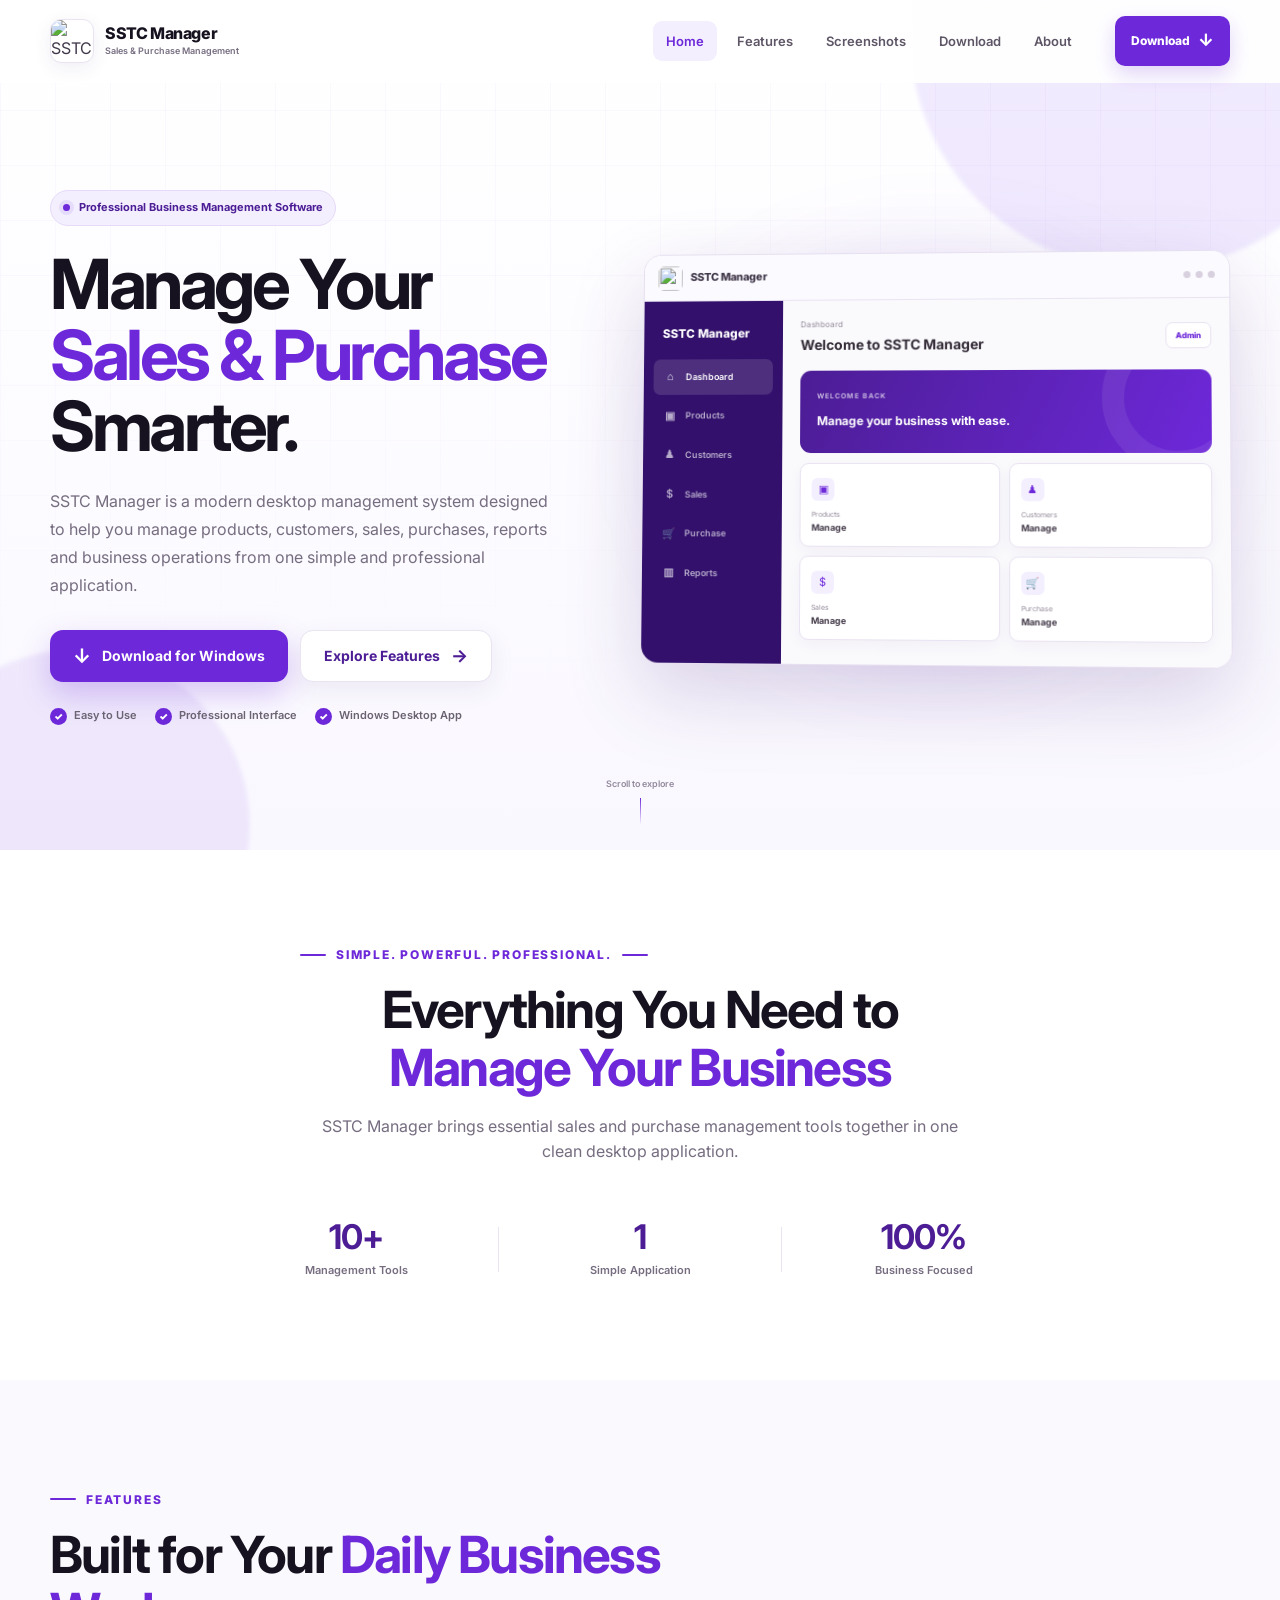
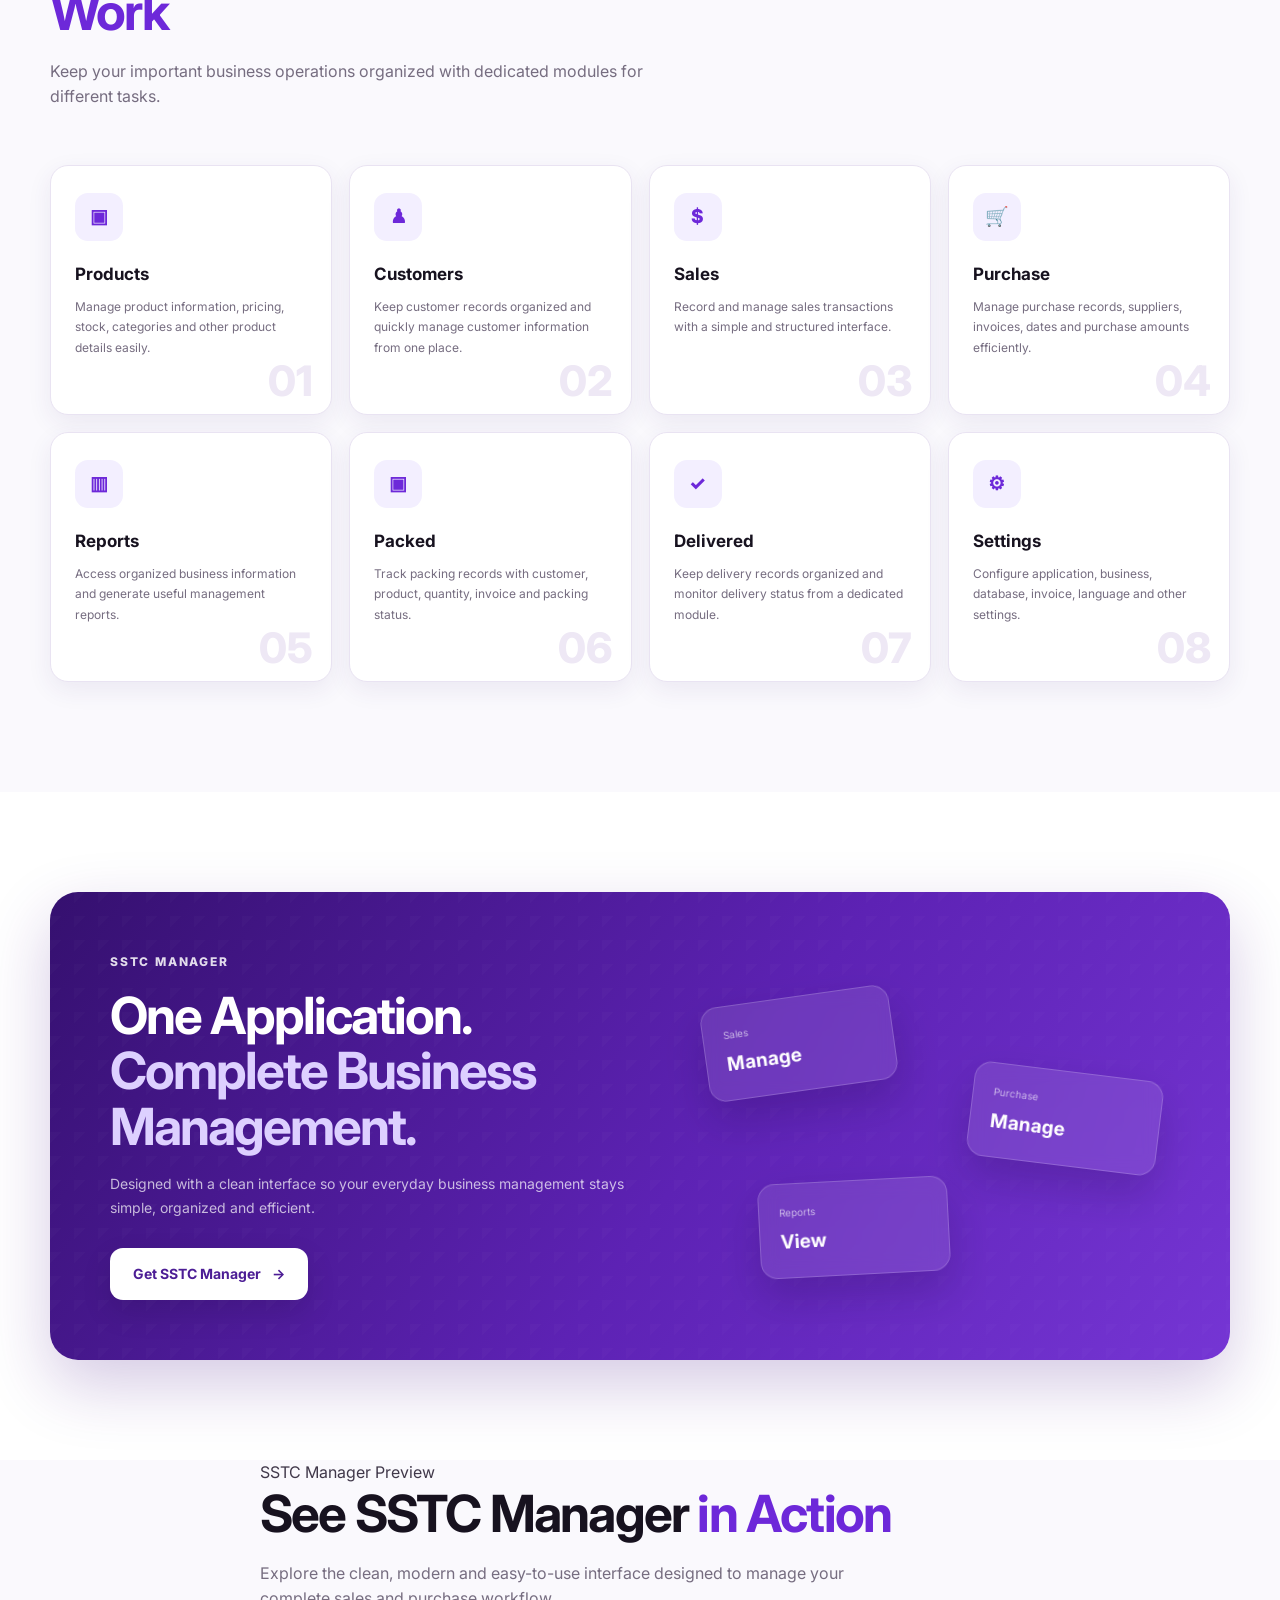
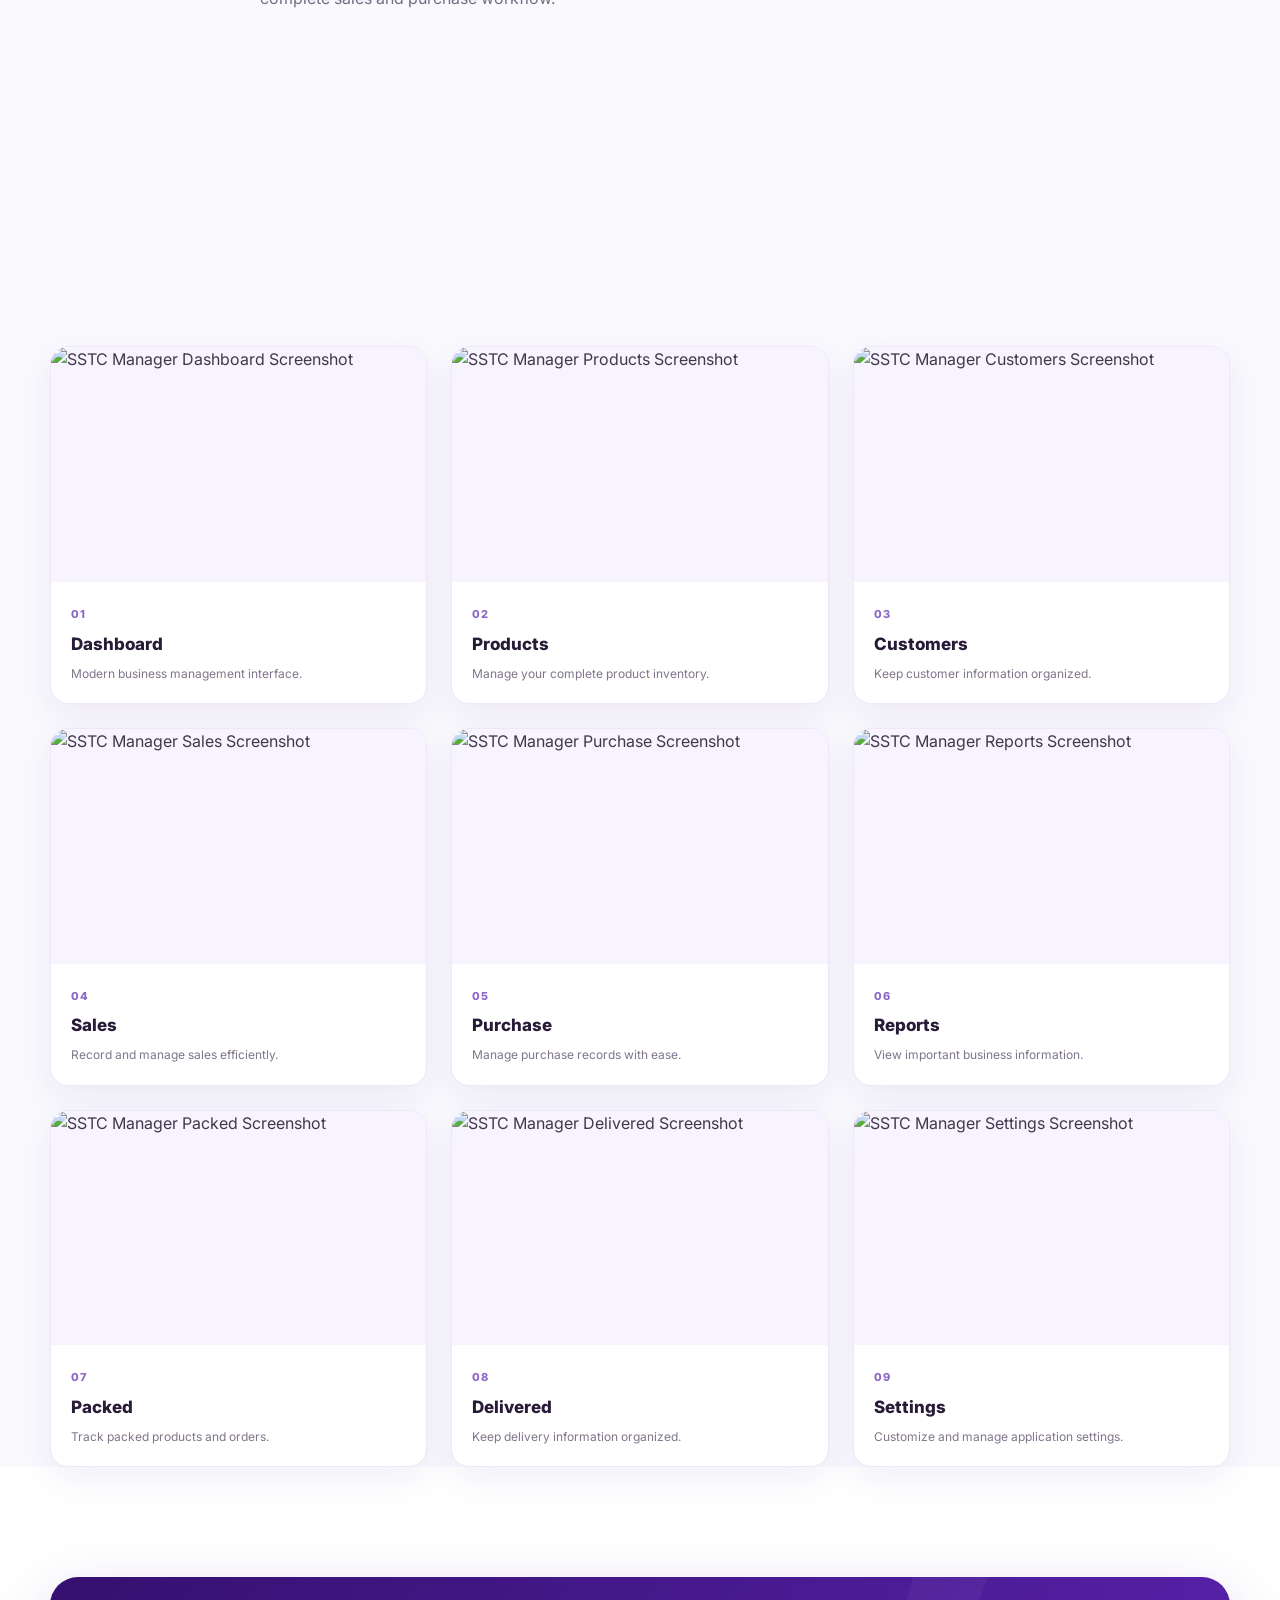
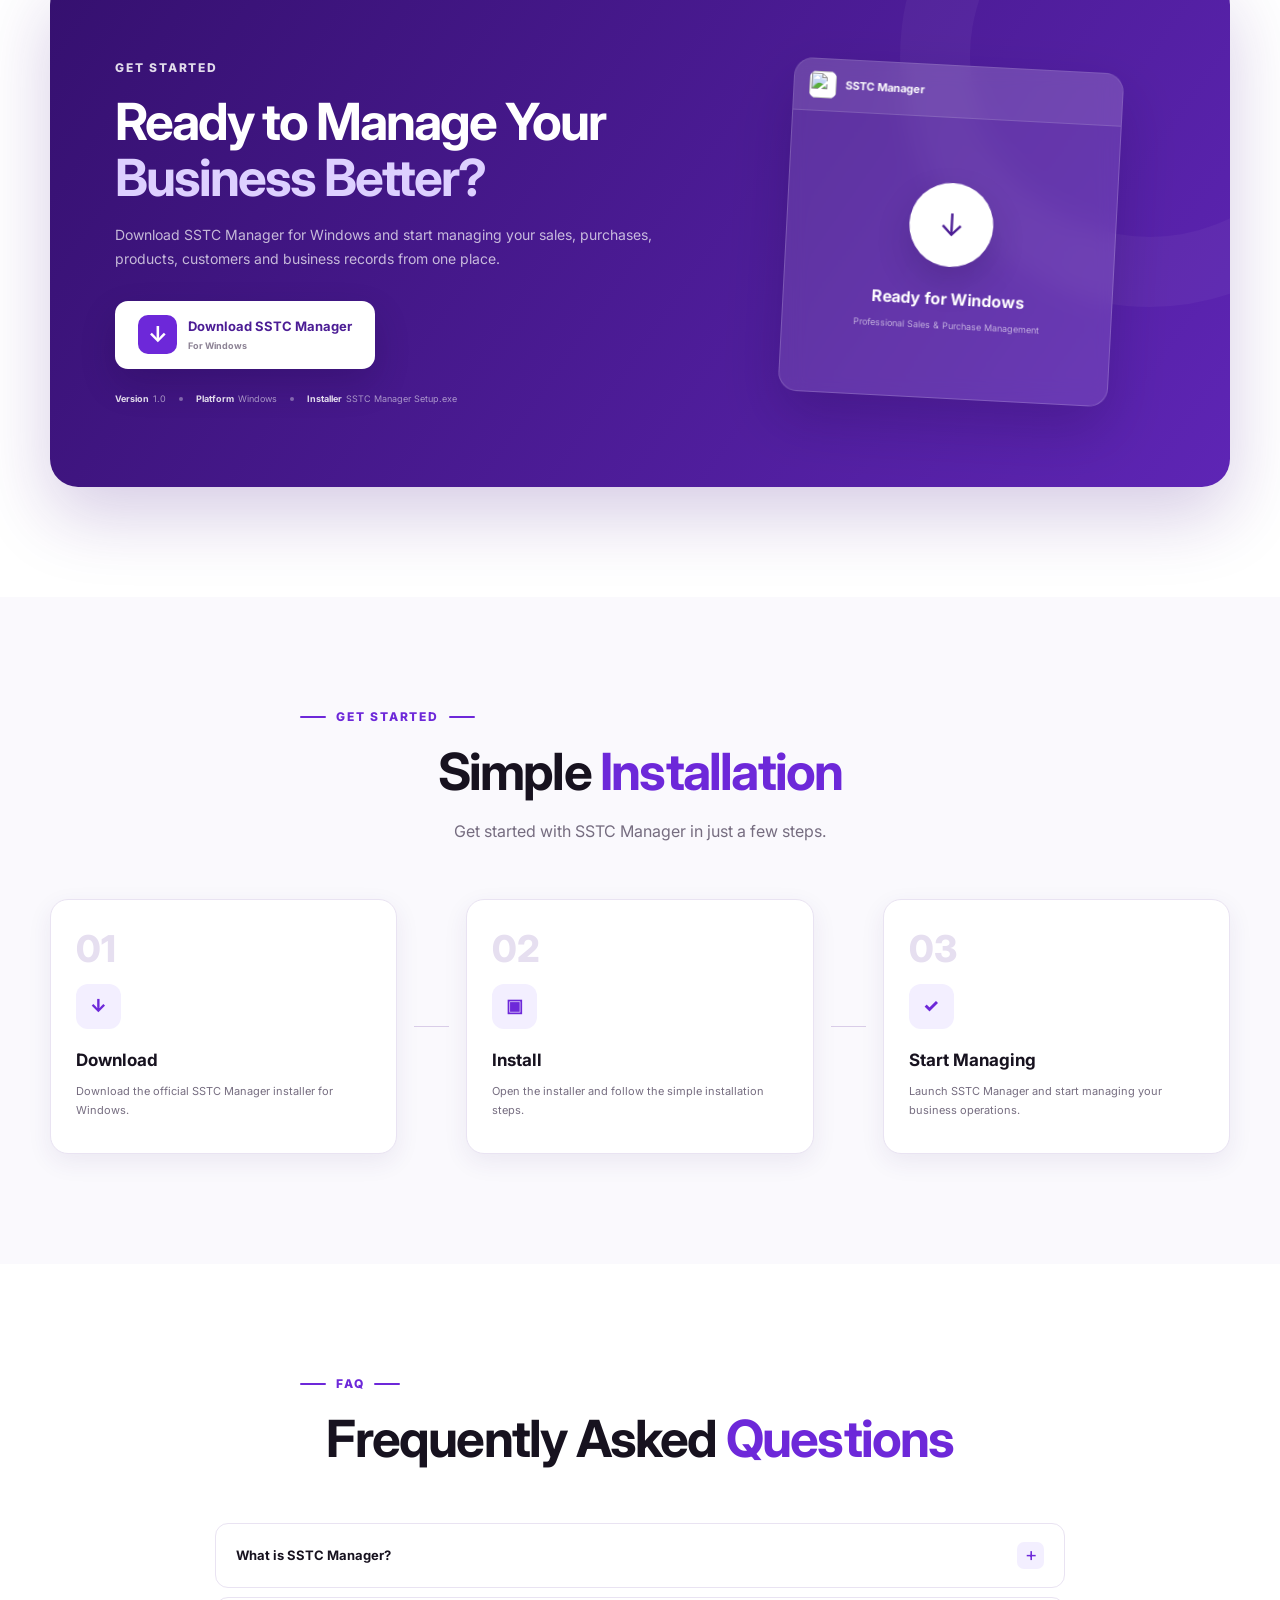
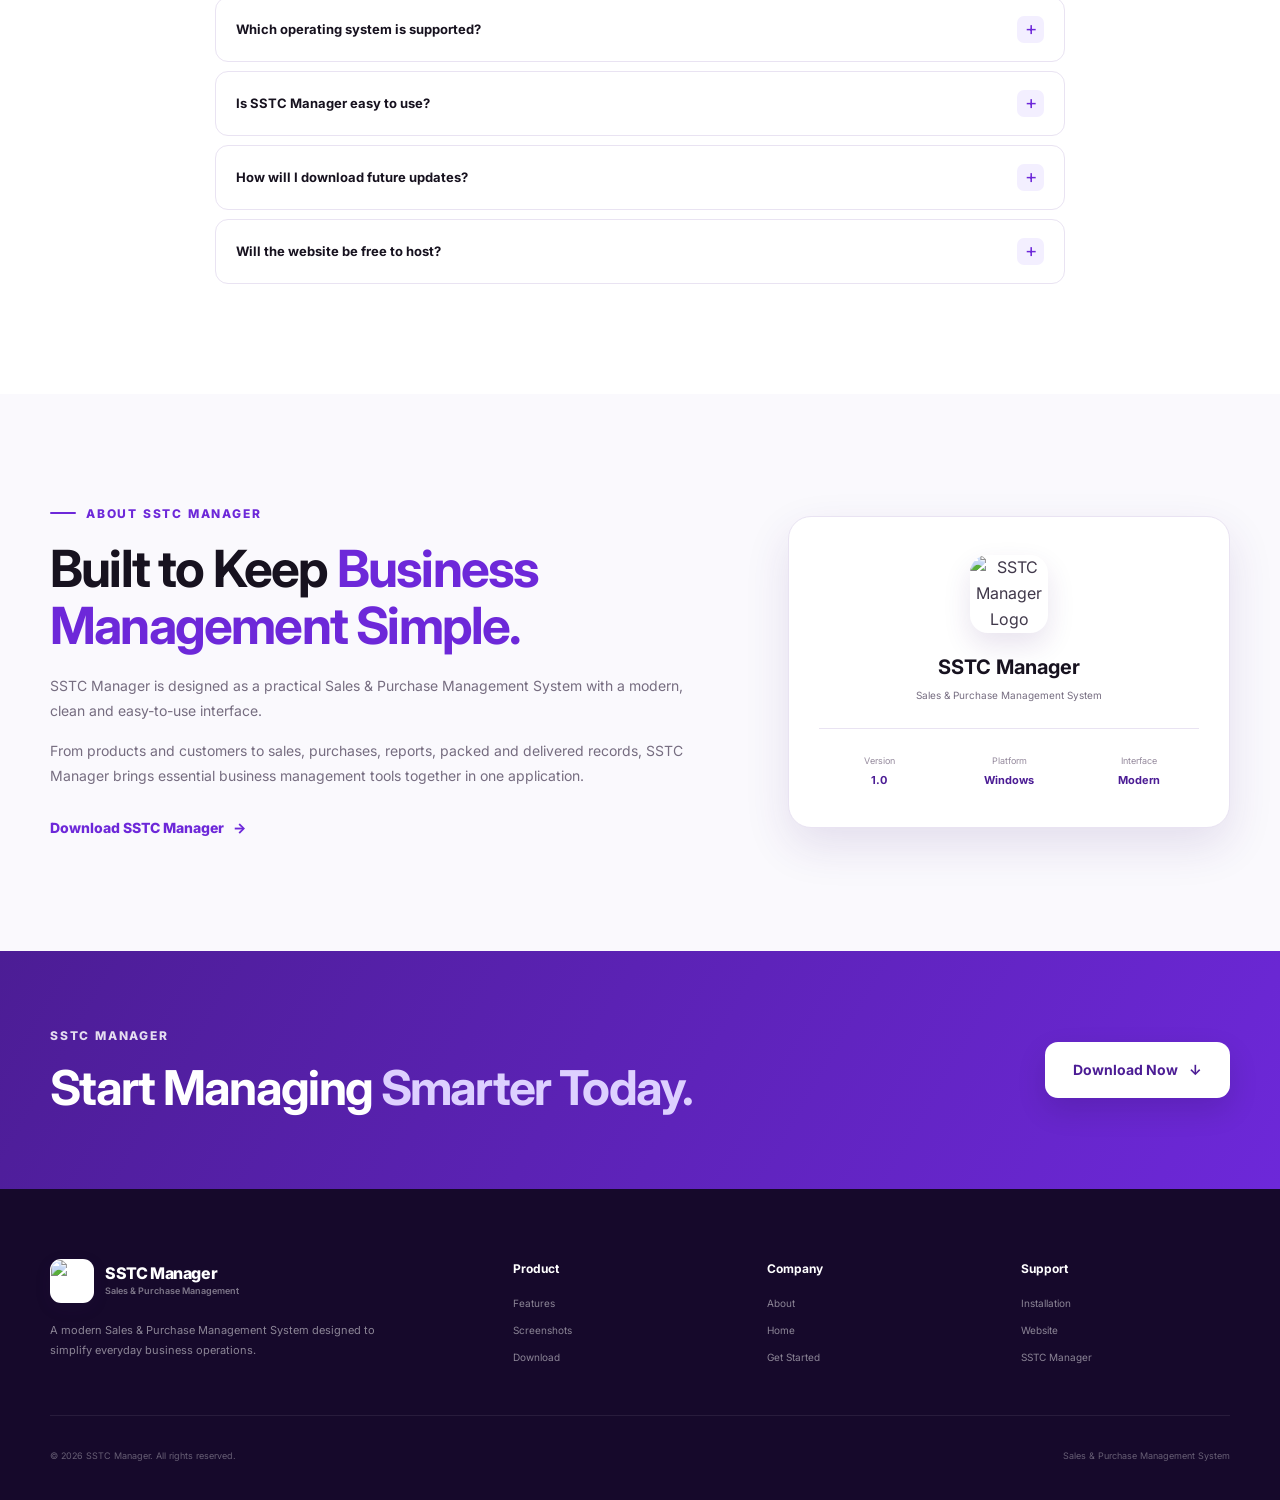
==== index.html @ c10f473a "Update index.html" ====
<!DOCTYPE html>
<html lang="en">
<head>
    <meta charset="UTF-8">
    <meta name="viewport" content="width=device-width, initial-scale=1.0">

    <meta
        name="description"
        content="SSTC Manager - Professional Sales & Purchase Management System for Windows."
    >

    <meta
        name="keywords"
        content="SSTC Manager, sales management, purchase management, inventory, business management"
    >

    <meta name="author" content="SSTC Manager">

    <title>SSTC Manager | Sales & Purchase Management System</title>

    <!-- =====================================================
         GOOGLE FONT
    ====================================================== -->
    <link rel="preconnect" href="https://fonts.googleapis.com">
    <link rel="preconnect" href="https://fonts.gstatic.com" crossorigin>

    <link
        href="https://fonts.googleapis.com/css2?family=Inter:wght@400;500;600;700;800&display=swap"
        rel="stylesheet"
    >

    <!-- =====================================================
         MAIN WEBSITE CSS
    ====================================================== -->
    <link rel="stylesheet" href="style.css">
</head>

<body>

    <!-- =====================================================
         PAGE LOADER
    ====================================================== -->
    <div class="page-loader" id="pageLoader">

        <div class="loader-logo">
            <img
                src="assets/logo.png"
                alt="SSTC Manager Logo"
            >
        </div>

        <div class="loader-spinner"></div>

    </div>


    <!-- =====================================================
         HEADER / NAVBAR
    ====================================================== -->
    <header class="site-header" id="siteHeader">

        <div class="container navbar">

            <!-- Logo -->
            <a href="#home" class="brand">

                <div class="brand-logo">
                    <img
                        src="assets/logo.png"
                        alt="SSTC Manager"
                    >
                </div>

                <div class="brand-text">

                    <span class="brand-name">
                        SSTC Manager
                    </span>

                    <span class="brand-tagline">
                        Sales & Purchase Management
                    </span>

                </div>

            </a>


            <!-- Desktop Navigation -->
            <nav
                class="desktop-nav"
                aria-label="Main Navigation"
            >

                <a
                    href="#home"
                    class="nav-link active"
                >
                    Home
                </a>

                <a
                    href="#features"
                    class="nav-link"
                >
                    Features
                </a>

                <a
                    href="#screenshots"
                    class="nav-link"
                >
                    Screenshots
                </a>

                <a
                    href="#download"
                    class="nav-link"
                >
                    Download
                </a>

                <a
                    href="#about"
                    class="nav-link"
                >
                    About
                </a>

            </nav>


            <!-- Header Download -->
            <a
                href="#download"
                class="nav-download"
            >

                <span>
                    Download
                </span>

                <span class="download-arrow">
                    ↓
                </span>

            </a>


            <!-- Mobile Menu Button -->
            <button
                class="mobile-menu-btn"
                id="mobileMenuBtn"
                type="button"
                aria-label="Open menu"
                aria-expanded="false"
            >

                <span></span>
                <span></span>
                <span></span>

            </button>

        </div>


        <!-- Mobile Navigation -->
        <div
            class="mobile-nav"
            id="mobileNav"
        >

            <a
                href="#home"
                class="mobile-nav-link"
            >
                Home
            </a>

            <a
                href="#features"
                class="mobile-nav-link"
            >
                Features
            </a>

            <a
                href="#screenshots"
                class="mobile-nav-link"
            >
                Screenshots
            </a>

            <a
                href="#download"
                class="mobile-nav-link"
            >
                Download
            </a>

            <a
                href="#about"
                class="mobile-nav-link"
            >
                About
            </a>

            <a
                href="#download"
                class="mobile-download"
            >
                Download for Windows
            </a>

        </div>

    </header>


    <!-- =====================================================
         MAIN
    ====================================================== -->
    <main>


        <!-- =================================================
             HERO SECTION
        ================================================== -->
        <section
            class="hero"
            id="home"
        >

            <div class="hero-background">

                <div class="hero-glow glow-one"></div>

                <div class="hero-glow glow-two"></div>

                <div class="hero-grid"></div>

            </div>


            <div class="container hero-container">

                <!-- Hero Text -->
                <div class="hero-content">

                    <div class="hero-badge">

                        <span class="badge-dot"></span>

                        Professional Business Management Software

                    </div>


                    <h1>

                        Manage Your

                        <span>
                            Sales & Purchase
                        </span>

                        Smarter.

                    </h1>


                    <p class="hero-description">

                        SSTC Manager is a modern desktop management system
                        designed to help you manage products, customers,
                        sales, purchases, reports and business operations
                        from one simple and professional application.

                    </p>


                    <div class="hero-buttons">

                        <a
                            href="#download"
                            class="btn btn-primary"
                        >

                            <span class="btn-icon">
                                ↓
                            </span>

                            Download for Windows

                        </a>


                        <a
                            href="#features"
                            class="btn btn-secondary"
                        >

                            Explore Features

                            <span class="btn-arrow">
                                →
                            </span>

                        </a>

                    </div>


                    <!-- Trust Info -->
                    <div class="hero-trust">

                        <div class="trust-item">

                            <span class="trust-icon">
                                ✓
                            </span>

                            Easy to Use

                        </div>


                        <div class="trust-item">

                            <span class="trust-icon">
                                ✓
                            </span>

                            Professional Interface

                        </div>


                        <div class="trust-item">

                            <span class="trust-icon">
                                ✓
                            </span>

                            Windows Desktop App

                        </div>

                    </div>

                </div>


                <!-- Hero App Preview -->
                <div class="hero-preview">

                    <div class="preview-glow"></div>


                    <div class="app-window">

                        <div class="window-topbar">

                            <div class="window-brand">

                                <div class="window-logo">

                                    <img
                                        src="assets/logo.png"
                                        alt=""
                                    >

                                </div>

                                <span>
                                    SSTC Manager
                                </span>

                            </div>


                            <div class="window-controls">

                                <span></span>
                                <span></span>
                                <span></span>

                            </div>

                        </div>


                        <div class="window-body">

                            <aside class="preview-sidebar">

                                <div class="preview-sidebar-title">
                                    SSTC Manager
                                </div>


                                <div class="preview-menu active">

                                    <span>
                                        ⌂
                                    </span>

                                    Dashboard

                                </div>


                                <div class="preview-menu">

                                    <span>
                                        ▣
                                    </span>

                                    Products

                                </div>


                                <div class="preview-menu">

                                    <span>
                                        ♟
                                    </span>

                                    Customers

                                </div>


                                <div class="preview-menu">

                                    <span>
                                        $
                                    </span>

                                    Sales

                                </div>


                                <div class="preview-menu">

                                    <span>
                                        🛒
                                    </span>

                                    Purchase

                                </div>


                                <div class="preview-menu">

                                    <span>
                                        ▥
                                    </span>

                                    Reports

                                </div>

                            </aside>


                            <div class="preview-dashboard">

                                <div class="preview-header">

                                    <div>

                                        <small>
                                            Dashboard
                                        </small>

                                        <h3>
                                            Welcome to SSTC Manager
                                        </h3>

                                    </div>


                                    <div class="preview-admin">
                                        Admin
                                    </div>

                                </div>


                                <div class="preview-welcome">

                                    <div>

                                        <small>
                                            WELCOME BACK
                                        </small>

                                        <strong>
                                            Manage your business with ease.
                                        </strong>

                                    </div>


                                    <div class="welcome-shape"></div>

                                </div>


                                <div class="preview-cards">

                                    <div class="mini-card">

                                        <span class="mini-icon">
                                            ▣
                                        </span>

                                        <small>
                                            Products
                                        </small>

                                        <strong>
                                            Manage
                                        </strong>

                                    </div>


                                    <div class="mini-card">

                                        <span class="mini-icon">
                                            ♟
                                        </span>

                                        <small>
                                            Customers
                                        </small>

                                        <strong>
                                            Manage
                                        </strong>

                                    </div>


                                    <div class="mini-card">

                                        <span class="mini-icon">
                                            $
                                        </span>

                                        <small>
                                            Sales
                                        </small>

                                        <strong>
                                            Manage
                                        </strong>

                                    </div>


                                    <div class="mini-card">

                                        <span class="mini-icon">
                                            🛒
                                        </span>

                                        <small>
                                            Purchase
                                        </small>

                                        <strong>
                                            Manage
                                        </strong>

                                    </div>

                                </div>

                            </div>

                        </div>

                    </div>

                </div>

            </div>


            <div class="scroll-indicator">

                <span>
                    Scroll to explore
                </span>

                <span class="scroll-line"></span>

            </div>

        </section>


        <!-- =================================================
             QUICK INTRO
        ================================================== -->
        <section class="intro-section">

            <div class="container">

                <div class="section-heading center">

                    <div class="section-label">

                        <span></span>

                        SIMPLE. POWERFUL. PROFESSIONAL.

                        <span></span>

                    </div>


                    <h2>

                        Everything You Need to

                        <span>
                            Manage Your Business
                        </span>

                    </h2>


                    <p>

                        SSTC Manager brings essential sales and purchase
                        management tools together in one clean desktop
                        application.

                    </p>

                </div>


                <div class="stats-row">

                    <div class="stat-item">

                        <strong>
                            10+
                        </strong>

                        <span>
                            Management Tools
                        </span>

                    </div>


                    <div class="stat-divider"></div>


                    <div class="stat-item">

                        <strong>
                            1
                        </strong>

                        <span>
                            Simple Application
                        </span>

                    </div>


                    <div class="stat-divider"></div>


                    <div class="stat-item">

                        <strong>
                            100%
                        </strong>

                        <span>
                            Business Focused
                        </span>

                    </div>

                </div>

            </div>

        </section>


        <!-- =================================================
             FEATURES
        ================================================== -->
        <section
            class="features-section section-padding"
            id="features"
        >

            <div class="container">

                <div class="section-heading">

                    <div class="section-label">

                        <span></span>

                        FEATURES

                    </div>


                    <h2>

                        Built for Your

                        <span>
                            Daily Business Work
                        </span>

                    </h2>


                    <p>

                        Keep your important business operations organized
                        with dedicated modules for different tasks.

                    </p>

                </div>


                <div class="features-grid">


                    <!-- Products -->
                    <article class="feature-card">

                        <div class="feature-icon">
                            ▣
                        </div>

                        <h3>
                            Products
                        </h3>

                        <p>

                            Manage product information, pricing, stock,
                            categories and other product details easily.

                        </p>

                        <span class="feature-number">
                            01
                        </span>

                    </article>


                    <!-- Customers -->
                    <article class="feature-card">

                        <div class="feature-icon">
                            ♟
                        </div>

                        <h3>
                            Customers
                        </h3>

                        <p>

                            Keep customer records organized and quickly
                            manage customer information from one place.

                        </p>

                        <span class="feature-number">
                            02
                        </span>

                    </article>


                    <!-- Sales -->
                    <article class="feature-card">

                        <div class="feature-icon">
                            $
                        </div>

                        <h3>
                            Sales
                        </h3>

                        <p>

                            Record and manage sales transactions with a
                            simple and structured interface.

                        </p>

                        <span class="feature-number">
                            03
                        </span>

                    </article>


                    <!-- Purchase -->
                    <article class="feature-card">

                        <div class="feature-icon">
                            🛒
                        </div>

                        <h3>
                            Purchase
                        </h3>

                        <p>

                            Manage purchase records, suppliers, invoices,
                            dates and purchase amounts efficiently.

                        </p>

                        <span class="feature-number">
                            04
                        </span>

                    </article>


                    <!-- Reports -->
                    <article class="feature-card">

                        <div class="feature-icon">
                            ▥
                        </div>

                        <h3>
                            Reports
                        </h3>

                        <p>

                            Access organized business information and
                            generate useful management reports.

                        </p>

                        <span class="feature-number">
                            05
                        </span>

                    </article>


                    <!-- Packed -->
                    <article class="feature-card">

                        <div class="feature-icon">
                            ▣
                        </div>

                        <h3>
                            Packed
                        </h3>

                        <p>

                            Track packing records with customer, product,
                            quantity, invoice and packing status.

                        </p>

                        <span class="feature-number">
                            06
                        </span>

                    </article>


                    <!-- Delivered -->
                    <article class="feature-card">

                        <div class="feature-icon">
                            ✓
                        </div>

                        <h3>
                            Delivered
                        </h3>

                        <p>

                            Keep delivery records organized and monitor
                            delivery status from a dedicated module.

                        </p>

                        <span class="feature-number">
                            07
                        </span>

                    </article>


                    <!-- Settings -->
                    <article class="feature-card">

                        <div class="feature-icon">
                            ⚙
                        </div>

                        <h3>
                            Settings
                        </h3>

                        <p>

                            Configure application, business, database,
                            invoice, language and other settings.

                        </p>

                        <span class="feature-number">
                            08
                        </span>

                    </article>

                </div>

            </div>

        </section>


        <!-- =================================================
             MANAGEMENT BANNER
        ================================================== -->
        <section class="management-section">

            <div class="container">

                <div class="management-banner">

                    <div class="management-pattern"></div>


                    <div class="management-content">

                        <div class="section-label light">
                            SSTC MANAGER
                        </div>


                        <h2>

                            One Application.

                            <br>

                            <span>
                                Complete Business Management.
                            </span>

                        </h2>


                        <p>

                            Designed with a clean interface so your
                            everyday business management stays simple,
                            organized and efficient.

                        </p>


                        <a
                            href="#download"
                            class="btn btn-white"
                        >

                            Get SSTC Manager

                            <span>
                                →
                            </span>

                        </a>

                    </div>


                    <div class="management-visual">

                        <div class="visual-card card-one">

                            <span>
                                Sales
                            </span>

                            <strong>
                                Manage
                            </strong>

                        </div>


                        <div class="visual-card card-two">

                            <span>
                                Purchase
                            </span>

                            <strong>
                                Manage
                            </strong>

                        </div>


                        <div class="visual-card card-three">

                            <span>
                                Reports
                            </span>

                            <strong>
                                View
                            </strong>

                        </div>

                    </div>

                </div>

            </div>

        </section>


        <!-- =========================================================
             SCREENSHOTS
        ========================================================= -->
        <section
            class="section screenshots-section"
            id="screenshots"
        >

            <div class="container">

                <div class="section-heading">

                    <span class="section-badge">
                        SSTC Manager Preview
                    </span>


                    <h2>

                        See SSTC Manager

                        <span>
                            in Action
                        </span>

                    </h2>


                    <p>

                        Explore the clean, modern and easy-to-use interface
                        designed to manage your complete sales and purchase workflow.

                    </p>

                </div>


                <!-- =================================================
                     MAIN DASHBOARD SCREENSHOT
                ================================================== -->
                <div class="main-screenshot-card">

                    <div class="main-screenshot-image-wrap">

                        <img
                            class="main-screenshot-image"
                            src="assets/dashboard.png"
                            alt="SSTC Manager Dashboard"
                            loading="lazy"
                        >

                    </div>


                    <div class="main-screenshot-content">

                        <span>
                            MAIN DASHBOARD
                        </span>


                        <h3>
                            Complete Business Management Dashboard
                        </h3>


                        <p>

                            Get a clear overview of your business with quick access
                            to Products, Customers, Sales, Purchase, Reports,
                            Packed, Delivered and Settings.

                        </p>

                    </div>

                </div>


                <!-- =================================================
                     APPLICATION SCREENSHOT GALLERY
                ================================================== -->
                <div class="screenshots-gallery">


                    <!-- Screenshot 1 -->
                    <div class="gallery-card">

                        <div class="gallery-image-wrap">

                            <img
                                class="gallery-image"
                                src="assets/Screenshot 2026-09-08 202828.png"
                                alt="SSTC Manager Dashboard Screenshot"
                                loading="lazy"
                            >

                        </div>


                        <div class="gallery-info">

                            <span>
                                01
                            </span>

                            <h3>
                                Dashboard
                            </h3>

                            <p>
                                Modern business management interface.
                            </p>

                        </div>

                    </div>


                    <!-- Screenshot 2 -->
                    <div class="gallery-card">

                        <div class="gallery-image-wrap">

                            <img
                                class="gallery-image"
                                src="assets/Screenshot 2026-09-08 202958.png"
                                alt="SSTC Manager Products Screenshot"
                                loading="lazy"
                            >

                        </div>


                        <div class="gallery-info">

                            <span>
                                02
                            </span>

                            <h3>
                                Products
                            </h3>

                            <p>
                                Manage your complete product inventory.
                            </p>

                        </div>

                    </div>


                    <!-- Screenshot 3 -->
                    <div class="gallery-card">

                        <div class="gallery-image-wrap">

                            <img
                                class="gallery-image"
                                src="assets/Screenshot 2026-09-08 203030.png"
                                alt="SSTC Manager Customers Screenshot"
                                loading="lazy"
                            >

                        </div>


                        <div class="gallery-info">

                            <span>
                                03
                            </span>

                            <h3>
                                Customers
                            </h3>

                            <p>
                                Keep customer information organized.
                            </p>

                        </div>

                    </div>


                    <!-- Screenshot 4 -->
                    <div class="gallery-card">

                        <div class="gallery-image-wrap">

                            <img
                                class="gallery-image"
                                src="assets/Screenshot 2026-09-08 203100.png"
                                alt="SSTC Manager Sales Screenshot"
                                loading="lazy"
                            >

                        </div>


                        <div class="gallery-info">

                            <span>
                                04
                            </span>

                            <h3>
                                Sales
                            </h3>

                            <p>
                                Record and manage sales efficiently.
                            </p>

                        </div>

                    </div>


                    <!-- Screenshot 5 -->
                    <div class="gallery-card">

                        <div class="gallery-image-wrap">

                            <img
                                class="gallery-image"
                                src="assets/Screenshot 2026-09-08 203206.png"
                                alt="SSTC Manager Purchase Screenshot"
                                loading="lazy"
                            >

                        </div>


                        <div class="gallery-info">

                            <span>
                                05
                            </span>

                            <h3>
                                Purchase
                            </h3>

                            <p>
                                Manage purchase records with ease.
                            </p>

                        </div>

                    </div>


                    <!-- Screenshot 6 -->
                    <div class="gallery-card">

                        <div class="gallery-image-wrap">

                            <img
                                class="gallery-image"
                                src="assets/Screenshot 2026-09-08 203228.png"
                                alt="SSTC Manager Reports Screenshot"
                                loading="lazy"
                            >

                        </div>


                        <div class="gallery-info">

                            <span>
                                06
                            </span>

                            <h3>
                                Reports
                            </h3>

                            <p>
                                View important business information.
                            </p>

                        </div>

                    </div>


                    <!-- Screenshot 7 -->
                    <div class="gallery-card">

                        <div class="gallery-image-wrap">

                            <img
                                class="gallery-image"
                                src="assets/Screenshot 2026-09-08 203258.png"
                                alt="SSTC Manager Packed Screenshot"
                                loading="lazy"
                            >

                        </div>


                        <div class="gallery-info">

                            <span>
                                07
                            </span>

                            <h3>
                                Packed
                            </h3>

                            <p>
                                Track packed products and orders.
                            </p>

                        </div>

                    </div>


                    <!-- Screenshot 8 -->
                    <div class="gallery-card">

                        <div class="gallery-image-wrap">

                            <img
                                class="gallery-image"
                                src="assets/Screenshot 2026-09-08 203318.png"
                                alt="SSTC Manager Delivered Screenshot"
                                loading="lazy"
                            >

                        </div>


                        <div class="gallery-info">

                            <span>
                                08
                            </span>

                            <h3>
                                Delivered
                            </h3>

                            <p>
                                Keep delivery information organized.
                            </p>

                        </div>

                    </div>


                    <!-- Screenshot 9 -->
                    <div class="gallery-card">

                        <div class="gallery-image-wrap">

                            <img
                                class="gallery-image"
                                src="assets/Screenshot 2026-09-08 203340.png"
                                alt="SSTC Manager Settings Screenshot"
                                loading="lazy"
                            >

                        </div>


                        <div class="gallery-info">

                            <span>
                                09
                            </span>

                            <h3>
                                Settings
                            </h3>

                            <p>
                                Customize and manage application settings.
                            </p>

                        </div>

                    </div>

                </div>

            </div>

        </section>


        <!-- =================================================
             DOWNLOAD
        ================================================== -->
        <section
            class="download-section section-padding"
            id="download"
        >

            <div class="container">

                <div class="download-card">

                    <div class="download-glow"></div>


                    <div class="download-content">

                        <div class="section-label light">
                            GET STARTED
                        </div>


                        <h2>

                            Ready to Manage Your

                            <span>
                                Business Better?
                            </span>

                        </h2>


                        <p>

                            Download SSTC Manager for Windows and start
                            managing your sales, purchases, products,
                            customers and business records from one place.

                        </p>


                        <div class="download-button-wrapper">

                            <!--
                                DOWNLOAD LINK PLACEHOLDER

                                This will be connected to the official
                                GitHub Release installer later.
                            -->

                           <a href="SSTC%20Manager%20Setup.exe" class="btn btn-download" id="downloadBtn" download>

                                <span class="download-big-icon">
                                    ↓
                                </span>


                                <span class="download-btn-text">

                                    <strong>
                                        Download SSTC Manager
                                    </strong>

                                    <small>
                                        For Windows
                                    </small>

                                </span>

                            </a>

                        </div>


                        <div class="download-meta">

                            <span>

                                <b>
                                    Version
                                </b>

                                1.0

                            </span>


                            <span class="meta-separator"></span>


                            <span>

                                <b>
                                    Platform
                                </b>

                                Windows

                            </span>


                            <span class="meta-separator"></span>


                            <span>

                                <b>
                                    Installer
                                </b>

                                SSTC Manager Setup.exe

                            </span>

                        </div>

                    </div>


                    <div class="download-visual">

                        <div class="download-window">

                            <div class="download-window-header">

                                <div class="download-window-logo">

                                    <img
                                        src="assets/logo.png"
                                        alt=""
                                    >

                                </div>

                                <span>
                                    SSTC Manager
                                </span>

                            </div>


                            <div class="download-window-body">

                                <div class="download-circle">

                                    <span>
                                        ↓
                                    </span>

                                </div>


                                <strong>
                                    Ready for Windows
                                </strong>


                                <small>

                                    Professional Sales & Purchase
                                    Management

                                </small>

                            </div>

                        </div>

                    </div>

                </div>

            </div>

        </section>


        <!-- =================================================
             INSTALLATION
        ================================================== -->
        <section class="installation-section section-padding">

            <div class="container">

                <div class="section-heading center">

                    <div class="section-label">

                        <span></span>

                        GET STARTED

                        <span></span>

                    </div>


                    <h2>

                        Simple

                        <span>
                            Installation
                        </span>

                    </h2>


                    <p>

                        Get started with SSTC Manager in just a few steps.

                    </p>

                </div>


                <div class="steps-grid">


                    <!-- Step 1 -->
                    <div class="step-card">

                        <div class="step-number">
                            01
                        </div>


                        <div class="step-icon">
                            ↓
                        </div>


                        <h3>
                            Download
                        </h3>


                        <p>

                            Download the official SSTC Manager installer
                            for Windows.

                        </p>

                    </div>


                    <div class="step-line"></div>


                    <!-- Step 2 -->
                    <div class="step-card">

                        <div class="step-number">
                            02
                        </div>


                        <div class="step-icon">
                            ▣
                        </div>


                        <h3>
                            Install
                        </h3>


                        <p>

                            Open the installer and follow the simple
                            installation steps.

                        </p>

                    </div>


                    <div class="step-line"></div>


                    <!-- Step 3 -->
                    <div class="step-card">

                        <div class="step-number">
                            03
                        </div>


                        <div class="step-icon">
                            ✓
                        </div>


                        <h3>
                            Start Managing
                        </h3>


                        <p>

                            Launch SSTC Manager and start managing your
                            business operations.

                        </p>

                    </div>

                </div>

            </div>

        </section>


        <!-- =================================================
             FAQ
        ================================================== -->
        <section class="faq-section section-padding">

            <div class="container">

                <div class="section-heading center">

                    <div class="section-label">

                        <span></span>

                        FAQ

                        <span></span>

                    </div>


                    <h2>

                        Frequently Asked

                        <span>
                            Questions
                        </span>

                    </h2>

                </div>


                <div class="faq-list">


                    <!-- FAQ 1 -->
                    <div class="faq-item">

                        <button
                            class="faq-question"
                            type="button"
                        >

                            <span>
                                What is SSTC Manager?
                            </span>

                            <span class="faq-plus">
                                +
                            </span>

                        </button>


                        <div class="faq-answer">

                            <p>

                                SSTC Manager is a desktop Sales & Purchase
                                Management System designed to organize
                                products, customers, sales, purchases,
                                reports and other business operations.

                            </p>

                        </div>

                    </div>


                    <!-- FAQ 2 -->
                    <div class="faq-item">

                        <button
                            class="faq-question"
                            type="button"
                        >

                            <span>
                                Which operating system is supported?
                            </span>

                            <span class="faq-plus">
                                +
                            </span>

                        </button>


                        <div class="faq-answer">

                            <p>

                                The current SSTC Manager installer is
                                designed for Windows desktop computers.

                            </p>

                        </div>

                    </div>


                    <!-- FAQ 3 -->
                    <div class="faq-item">

                        <button
                            class="faq-question"
                            type="button"
                        >

                            <span>
                                Is SSTC Manager easy to use?
                            </span>

                            <span class="faq-plus">
                                +
                            </span>

                        </button>


                        <div class="faq-answer">

                            <p>

                                Yes. SSTC Manager uses a clean dashboard
                                and separate modules to keep everyday
                                business tasks simple and organized.

                            </p>

                        </div>

                    </div>


                    <!-- FAQ 4 -->
                    <div class="faq-item">

                        <button
                            class="faq-question"
                            type="button"
                        >

                            <span>
                                How will I download future updates?
                            </span>

                            <span class="faq-plus">
                                +
                            </span>

                        </button>


                        <div class="faq-answer">

                            <p>

                                Future releases can be published through
                                the official SSTC Manager download page,
                                making it easy to provide updated
                                installers.

                            </p>

                        </div>

                    </div>


                    <!-- FAQ 5 -->
                    <div class="faq-item">

                        <button
                            class="faq-question"
                            type="button"
                        >

                            <span>
                                Will the website be free to host?
                            </span>

                            <span class="faq-plus">
                                +
                            </span>

                        </button>


                        <div class="faq-answer">

                            <p>

                                Yes. Our planned setup uses free static
                                website hosting and a free release-hosting
                                solution, so no paid hosting is required.

                            </p>

                        </div>

                    </div>

                </div>

            </div>

        </section>


        <!-- =================================================
             ABOUT
        ================================================== -->
        <section
            class="about-section section-padding"
            id="about"
        >

            <div class="container">

                <div class="about-grid">


                    <!-- About Text -->
                    <div class="about-content">

                        <div class="section-label">

                            <span></span>

                            ABOUT SSTC MANAGER

                        </div>


                        <h2>

                            Built to Keep

                            <span>
                                Business Management Simple.
                            </span>

                        </h2>


                        <p>

                            SSTC Manager is designed as a practical
                            Sales & Purchase Management System with a
                            modern, clean and easy-to-use interface.

                        </p>


                        <p>

                            From products and customers to sales,
                            purchases, reports, packed and delivered
                            records, SSTC Manager brings essential
                            business management tools together in one
                            application.

                        </p>


                        <a
                            href="#download"
                            class="text-link"
                        >

                            Download SSTC Manager

                            <span>
                                →
                            </span>

                        </a>

                    </div>


                    <!-- About Card -->
                    <div class="about-card">

                        <div class="about-logo">

                            <img
                                src="assets/logo.png"
                                alt="SSTC Manager Logo"
                            >

                        </div>


                        <h3>
                            SSTC Manager
                        </h3>


                        <p>
                            Sales & Purchase Management System
                        </p>


                        <div class="about-divider"></div>


                        <div class="about-details">


                            <div>

                                <span>
                                    Version
                                </span>

                                <strong>
                                    1.0
                                </strong>

                            </div>


                            <div>

                                <span>
                                    Platform
                                </span>

                                <strong>
                                    Windows
                                </strong>

                            </div>


                            <div>

                                <span>
                                    Interface
                                </span>

                                <strong>
                                    Modern
                                </strong>

                            </div>


                        </div>

                    </div>

                </div>

            </div>

        </section>


        <!-- =================================================
             FINAL CTA
        ================================================== -->
        <section class="final-cta">

            <div class="container">

                <div class="final-cta-inner">

                    <div>

                        <div class="section-label light">
                            SSTC MANAGER
                        </div>


                        <h2>

                            Start Managing

                            <span>
                                Smarter Today.
                            </span>

                        </h2>

                    </div>


                    <a
                        href="#download"
                        class="btn btn-white large"
                    >

                        Download Now

                        <span>
                            ↓
                        </span>

                    </a>

                </div>

            </div>

        </section>

    </main>


    <!-- =====================================================
         FOOTER
    ====================================================== -->
    <footer class="site-footer">

        <div class="container">

            <div class="footer-main">


                <!-- Footer Brand -->
                <div class="footer-brand">

                    <a
                        href="#home"
                        class="brand footer-brand-link"
                    >

                        <div class="brand-logo">

                            <img
                                src="assets/logo.png"
                                alt="SSTC Manager"
                            >

                        </div>


                        <div class="brand-text">

                            <span class="brand-name">
                                SSTC Manager
                            </span>

                            <span class="brand-tagline">
                                Sales & Purchase Management
                            </span>

                        </div>

                    </a>


                    <p>

                        A modern Sales & Purchase Management System
                        designed to simplify everyday business operations.

                    </p>

                </div>


                <!-- Product Links -->
                <div class="footer-column">

                    <h4>
                        Product
                    </h4>


                    <a href="#features">
                        Features
                    </a>


                    <a href="#screenshots">
                        Screenshots
                    </a>


                    <a href="#download">
                        Download
                    </a>

                </div>


                <!-- Company Links -->
                <div class="footer-column">

                    <h4>
                        Company
                    </h4>


                    <a href="#about">
                        About
                    </a>


                    <a href="#home">
                        Home
                    </a>


                    <a href="#download">
                        Get Started
                    </a>

                </div>


                <!-- Support Links -->
                <div class="footer-column">

                    <h4>
                        Support
                    </h4>


                    <a href="#download">
                        Installation
                    </a>


                    <a href="#home">
                        Website
                    </a>


                    <a href="#about">
                        SSTC Manager
                    </a>

                </div>

            </div>


            <div class="footer-bottom">

                <span>
                    © 2026 SSTC Manager. All rights reserved.
                </span>


                <span>
                    Sales & Purchase Management System
                </span>

            </div>

        </div>

    </footer>


    <!-- =====================================================
         BACK TO TOP
    ====================================================== -->
    <button
        class="back-to-top"
        id="backToTop"
        type="button"
        aria-label="Back to top"
    >
        ↑
    </button>


    <!-- =====================================================
         JAVASCRIPT
    ====================================================== -->
    <script src="script.js"></script>

</body>
</html>
---- style.css ----
/* =========================================================
   SSTC MANAGER WEBSITE
   Professional Purple + White Theme
========================================================= */

/* =========================================================
   ROOT
========================================================= */

:root {
    --purple: #6d28d9;
    --purple-dark: #4c1d95;
    --purple-deep: #32106b;
    --purple-light: #8b5cf6;
    --purple-soft: #f3efff;

    --white: #ffffff;
    --black: #17121f;
    --text: #40384a;
    --muted: #766d80;

    --border: #e9e3f2;
    --background: #fbfaff;
    --card: #ffffff;

    --shadow-small: 0 8px 24px rgba(67, 35, 120, 0.08);
    --shadow-medium: 0 18px 45px rgba(67, 35, 120, 0.12);
    --shadow-large: 0 30px 80px rgba(67, 35, 120, 0.18);

    --radius-small: 12px;
    --radius-medium: 18px;
    --radius-large: 28px;

    --container: 1180px;

    --transition: 0.3s ease;
}

/* =========================================================
   RESET
========================================================= */

* {
    margin: 0;
    padding: 0;
    box-sizing: border-box;
}

html {
    scroll-behavior: smooth;
    scroll-padding-top: 90px;
}

body {
    font-family: "Inter", Arial, sans-serif;
    background: var(--background);
    color: var(--text);
    line-height: 1.6;
    overflow-x: hidden;
}

body.menu-open {
    overflow: hidden;
}

img {
    max-width: 100%;
    display: block;
}

a {
    color: inherit;
    text-decoration: none;
}

button,
input,
textarea,
select {
    font: inherit;
}

button {
    border: 0;
}

::selection {
    background: var(--purple);
    color: var(--white);
}

/* =========================================================
   SCROLLBAR
========================================================= */

::-webkit-scrollbar {
    width: 9px;
}

::-webkit-scrollbar-track {
    background: #f0ebf7;
}

::-webkit-scrollbar-thumb {
    background: var(--purple);
    border-radius: 20px;
}

::-webkit-scrollbar-thumb:hover {
    background: var(--purple-dark);
}

/* =========================================================
   COMMON
========================================================= */

.container {
    width: min(var(--container), calc(100% - 40px));
    margin: 0 auto;
}

.section-padding {
    padding: 110px 0;
}

.section-heading {
    max-width: 680px;
    margin-bottom: 55px;
}

.section-heading.center {
    text-align: center;
    margin-left: auto;
    margin-right: auto;
}

.section-label {
    display: flex;
    align-items: center;
    gap: 10px;

    color: var(--purple);
    font-size: 12px;
    font-weight: 800;
    letter-spacing: 1.8px;
    text-transform: uppercase;

    margin-bottom: 17px;
}

.section-label span {
    display: inline-block;
    width: 26px;
    height: 2px;
    background: var(--purple);
    border-radius: 20px;
}

.section-label.light {
    color: rgba(255, 255, 255, 0.85);
}

.section-label.light span {
    background: rgba(255, 255, 255, 0.75);
}

.section-heading h2,
.about-content h2 {
    color: var(--black);
    font-size: clamp(34px, 4vw, 52px);
    line-height: 1.12;
    letter-spacing: -1.8px;
    margin-bottom: 18px;
}

.section-heading h2 span,
.about-content h2 span {
    color: var(--purple);
}

.section-heading p {
    color: var(--muted);
    font-size: 16px;
    max-width: 650px;
}

.center p {
    margin-left: auto;
    margin-right: auto;
}

/* =========================================================
   BUTTONS
========================================================= */

.btn {
    display: inline-flex;
    align-items: center;
    justify-content: center;
    gap: 11px;

    min-height: 52px;
    padding: 0 23px;

    border-radius: 13px;
    font-size: 14px;
    font-weight: 700;

    cursor: pointer;

    transition:
        transform var(--transition),
        box-shadow var(--transition),
        background var(--transition),
        color var(--transition);
}

.btn:hover {
    transform: translateY(-3px);
}

.btn-primary {
    background: var(--purple);
    color: var(--white);
    box-shadow: 0 12px 30px rgba(109, 40, 217, 0.25);
}

.btn-primary:hover {
    background: var(--purple-dark);
    box-shadow: 0 17px 38px rgba(109, 40, 217, 0.32);
}

.btn-secondary {
    background: var(--white);
    color: var(--purple-dark);
    border: 1px solid var(--border);
    box-shadow: var(--shadow-small);
}

.btn-secondary:hover {
    border-color: #d5c9ea;
    box-shadow: var(--shadow-medium);
}

.btn-white {
    background: var(--white);
    color: var(--purple-dark);
    box-shadow: 0 12px 30px rgba(0, 0, 0, 0.12);
}

.btn-white:hover {
    background: #faf8ff;
    box-shadow: 0 18px 38px rgba(0, 0, 0, 0.17);
}

.btn-white.large {
    min-height: 56px;
    padding: 0 28px;
}

.btn-icon {
    font-size: 20px;
    line-height: 1;
}

.btn-arrow {
    font-size: 18px;
}

.text-link {
    display: inline-flex;
    align-items: center;
    gap: 9px;

    color: var(--purple);
    font-size: 14px;
    font-weight: 800;

    margin-top: 14px;

    transition: gap var(--transition);
}

.text-link:hover {
    gap: 14px;
}

/* =========================================================
   PAGE LOADER
========================================================= */

.page-loader {
    position: fixed;
    inset: 0;
    z-index: 9999;

    display: flex;
    align-items: center;
    justify-content: center;
    flex-direction: column;
    gap: 20px;

    background: var(--white);

    transition:
        opacity 0.5s ease,
        visibility 0.5s ease;
}

.page-loader.loaded {
    opacity: 0;
    visibility: hidden;
}

.loader-logo {
    width: 74px;
    height: 74px;

    display: flex;
    align-items: center;
    justify-content: center;

    background: var(--white);
    border-radius: 18px;
    box-shadow: var(--shadow-medium);

    overflow: hidden;
}

.loader-logo img {
    width: 100%;
    height: 100%;
    object-fit: contain;
}

.loader-spinner {
    width: 28px;
    height: 28px;

    border: 3px solid #e9def9;
    border-top-color: var(--purple);

    border-radius: 50%;

    animation: loaderSpin 0.8s linear infinite;
}

@keyframes loaderSpin {
    to {
        transform: rotate(360deg);
    }
}

/* =========================================================
   HEADER
========================================================= */

.site-header {
    position: fixed;
    top: 0;
    left: 0;
    right: 0;

    z-index: 1000;

    background: rgba(255, 255, 255, 0.92);
    backdrop-filter: blur(16px);
    -webkit-backdrop-filter: blur(16px);

    border-bottom: 1px solid transparent;

    transition:
        box-shadow var(--transition),
        border-color var(--transition),
        background var(--transition);
}

.site-header.scrolled {
    border-color: var(--border);
    box-shadow: 0 8px 30px rgba(45, 22, 80, 0.08);
}

.navbar {
    height: 82px;

    display: flex;
    align-items: center;
    justify-content: space-between;

    gap: 30px;
}

/* =========================================================
   BRAND
========================================================= */

.brand {
    display: inline-flex;
    align-items: center;
    gap: 11px;

    flex-shrink: 0;
}

.brand-logo {
    width: 44px;
    height: 44px;

    display: flex;
    align-items: center;
    justify-content: center;

    background: var(--white);
    border: 1px solid var(--border);
    border-radius: 11px;

    overflow: hidden;

    box-shadow: 0 5px 18px rgba(69, 34, 120, 0.08);
}

.brand-logo img {
    width: 100%;
    height: 100%;
    object-fit: contain;
}

.brand-text {
    display: flex;
    flex-direction: column;
}

.brand-name {
    color: var(--black);
    font-size: 16px;
    line-height: 1.15;
    font-weight: 800;
    letter-spacing: -0.4px;
}

.brand-tagline {
    color: var(--muted);
    font-size: 9px;
    line-height: 1.4;
    font-weight: 600;
    margin-top: 3px;
}

/* =========================================================
   DESKTOP NAV
========================================================= */

.desktop-nav {
    display: flex;
    align-items: center;
    gap: 7px;
    margin-left: auto;
}

.nav-link {
    position: relative;

    padding: 10px 13px;

    color: #5e5666;
    font-size: 13px;
    font-weight: 600;

    border-radius: 9px;

    transition:
        color var(--transition),
        background var(--transition);
}

.nav-link:hover,
.nav-link.active {
    color: var(--purple);
    background: var(--purple-soft);
}

.nav-download {
    display: inline-flex;
    align-items: center;
    gap: 8px;

    padding: 11px 16px;

    color: var(--white);
    background: var(--purple);

    border-radius: 10px;

    font-size: 12px;
    font-weight: 800;

    box-shadow: 0 8px 20px rgba(109, 40, 217, 0.2);

    transition:
        transform var(--transition),
        background var(--transition),
        box-shadow var(--transition);
}

.nav-download:hover {
    background: var(--purple-dark);
    transform: translateY(-2px);
    box-shadow: 0 12px 27px rgba(109, 40, 217, 0.28);
}

.download-arrow {
    font-size: 17px;
}

/* =========================================================
   MOBILE NAV
========================================================= */

.mobile-menu-btn {
    display: none;

    width: 43px;
    height: 43px;

    align-items: center;
    justify-content: center;
    flex-direction: column;
    gap: 5px;

    background: var(--purple-soft);
    border-radius: 10px;

    cursor: pointer;
}

.mobile-menu-btn span {
    width: 19px;
    height: 2px;
    background: var(--purple-dark);
    border-radius: 10px;

    transition: transform var(--transition), opacity var(--transition);
}

.mobile-menu-btn.active span:nth-child(1) {
    transform: translateY(7px) rotate(45deg);
}

.mobile-menu-btn.active span:nth-child(2) {
    opacity: 0;
}

.mobile-menu-btn.active span:nth-child(3) {
    transform: translateY(-7px) rotate(-45deg);
}

.mobile-nav {
    display: none;

    padding: 15px 20px 22px;

    background: var(--white);
    border-top: 1px solid var(--border);
}

.mobile-nav-link {
    display: block;

    padding: 13px 8px;

    color: var(--text);
    font-size: 14px;
    font-weight: 600;

    border-bottom: 1px solid #f0ecf5;
}

.mobile-nav-link:hover {
    color: var(--purple);
}

.mobile-download {
    display: flex;
    align-items: center;
    justify-content: center;

    min-height: 48px;
    margin-top: 14px;

    color: var(--white);
    background: var(--purple);

    border-radius: 11px;

    font-size: 13px;
    font-weight: 800;
}

/* =========================================================
   HERO
========================================================= */

.hero {
    position: relative;

    min-height: 850px;
    padding: 155px 0 90px;

    display: flex;
    align-items: center;

    background:
        linear-gradient(180deg, #ffffff 0%, #faf8ff 100%);

    overflow: hidden;
}

.hero-background {
    position: absolute;
    inset: 0;
    pointer-events: none;
}

.hero-grid {
    position: absolute;
    inset: 0;

    background-image:
        linear-gradient(rgba(109, 40, 217, 0.035) 1px, transparent 1px),
        linear-gradient(90deg, rgba(109, 40, 217, 0.035) 1px, transparent 1px);

    background-size: 55px 55px;

    mask-image: linear-gradient(to bottom, black, transparent 85%);
    -webkit-mask-image: linear-gradient(to bottom, black, transparent 85%);
}

.hero-glow {
    position: absolute;
    border-radius: 50%;
    filter: blur(2px);
}

.glow-one {
    width: 470px;
    height: 470px;

    top: -200px;
    right: -100px;

    background: rgba(139, 92, 246, 0.12);
}

.glow-two {
    width: 350px;
    height: 350px;

    bottom: -150px;
    left: -100px;

    background: rgba(109, 40, 217, 0.08);
}

.hero-container {
    position: relative;
    z-index: 2;

    display: grid;
    grid-template-columns: 0.93fr 1.07fr;
    align-items: center;
    gap: 70px;
}

.hero-content {
    max-width: 620px;
}

.hero-badge {
    display: inline-flex;
    align-items: center;
    gap: 9px;

    padding: 8px 12px;

    background: var(--purple-soft);
    border: 1px solid #e6daf8;
    border-radius: 999px;

    color: var(--purple-dark);

    font-size: 11px;
    font-weight: 700;

    margin-bottom: 23px;
}

.badge-dot {
    width: 7px;
    height: 7px;

    background: var(--purple);
    border-radius: 50%;

    box-shadow: 0 0 0 4px rgba(109, 40, 217, 0.1);
}

.hero h1 {
    color: var(--black);

    font-size: clamp(45px, 5.4vw, 70px);
    line-height: 1.03;

    letter-spacing: -3.5px;

    margin-bottom: 25px;
}

.hero h1 span {
    display: block;
    color: var(--purple);
}

.hero-description {
    max-width: 580px;

    color: var(--muted);

    font-size: 16px;
    line-height: 1.75;

    margin-bottom: 31px;
}

.hero-buttons {
    display: flex;
    flex-wrap: wrap;
    gap: 12px;
}

.hero-trust {
    display: flex;
    flex-wrap: wrap;
    gap: 18px;

    margin-top: 25px;
}

.trust-item {
    display: flex;
    align-items: center;
    gap: 7px;

    color: #6b6372;

    font-size: 11px;
    font-weight: 600;
}

.trust-icon {
    width: 17px;
    height: 17px;

    display: inline-flex;
    align-items: center;
    justify-content: center;

    color: var(--white);
    background: var(--purple);

    border-radius: 50%;

    font-size: 10px;
    font-weight: 900;
}

/* =========================================================
   HERO APP PREVIEW
========================================================= */

.hero-preview {
    position: relative;

    min-height: 500px;

    display: flex;
    align-items: center;
    justify-content: center;
}

.preview-glow {
    position: absolute;

    width: 78%;
    height: 72%;

    background: rgba(109, 40, 217, 0.14);
    filter: blur(55px);

    border-radius: 50%;
}

.app-window {
    position: relative;
    z-index: 2;

    width: min(100%, 590px);

    background: var(--white);

    border: 1px solid #e6dff0;
    border-radius: 18px;

    overflow: hidden;

    box-shadow: var(--shadow-large);

    transform: perspective(1200px) rotateY(-3deg) rotateX(2deg);

    animation: previewFloat 5s ease-in-out infinite;
}

@keyframes previewFloat {
    0%,
    100% {
        transform: perspective(1200px) rotateY(-3deg) rotateX(2deg) translateY(0);
    }

    50% {
        transform: perspective(1200px) rotateY(-3deg) rotateX(2deg) translateY(-8px);
    }
}

.window-topbar {
    height: 47px;

    display: flex;
    align-items: center;
    justify-content: space-between;

    padding: 0 14px;

    background: #fbfaff;
    border-bottom: 1px solid var(--border);
}

.window-brand {
    display: flex;
    align-items: center;
    gap: 8px;

    color: #41384a;
    font-size: 11px;
    font-weight: 800;
}

.window-logo {
    width: 25px;
    height: 25px;

    border-radius: 6px;
    overflow: hidden;
}

.window-logo img {
    width: 100%;
    height: 100%;
    object-fit: contain;
}

.window-controls {
    display: flex;
    align-items: center;
    gap: 5px;
}

.window-controls span {
    width: 7px;
    height: 7px;

    border-radius: 50%;
    background: #d8d0df;
}

.window-body {
    min-height: 365px;

    display: grid;
    grid-template-columns: 142px 1fr;
}

.preview-sidebar {
    padding: 18px 10px;

    background: var(--purple-deep);
}

.preview-sidebar-title {
    color: var(--white);
    font-size: 12px;
    font-weight: 800;

    padding: 5px 9px 17px;
}

.preview-menu {
    display: flex;
    align-items: center;
    gap: 8px;

    padding: 9px 9px;
    margin-bottom: 4px;

    color: rgba(255, 255, 255, 0.65);

    border-radius: 7px;

    font-size: 9px;
    font-weight: 600;
}

.preview-menu span {
    width: 16px;
    text-align: center;
    font-size: 11px;
}

.preview-menu.active,
.preview-menu:hover {
    color: var(--white);
    background: rgba(255, 255, 255, 0.13);
}

.preview-dashboard {
    padding: 18px;
    background: #faf9fc;
}

.preview-header {
    display: flex;
    align-items: center;
    justify-content: space-between;

    margin-bottom: 15px;
}

.preview-header small {
    display: block;
    color: #918897;
    font-size: 8px;
    margin-bottom: 3px;
}

.preview-header h3 {
    color: #332c38;
    font-size: 14px;
}

.preview-admin {
    padding: 6px 9px;

    background: var(--white);
    border: 1px solid var(--border);
    border-radius: 7px;

    color: var(--purple);
    font-size: 8px;
    font-weight: 800;
}

.preview-welcome {
    position: relative;

    min-height: 83px;

    display: flex;
    align-items: center;
    justify-content: space-between;

    padding: 15px 17px;

    color: var(--white);

    background: linear-gradient(
        115deg,
        var(--purple-dark),
        var(--purple)
    );

    border-radius: 11px;

    overflow: hidden;
}

.preview-welcome small {
    display: block;

    color: rgba(255, 255, 255, 0.68);

    font-size: 7px;
    font-weight: 700;
    letter-spacing: 1px;

    margin-bottom: 6px;
}

.preview-welcome strong {
    position: relative;
    z-index: 2;

    font-size: 12px;
}

.welcome-shape {
    position: absolute;

    width: 150px;
    height: 150px;

    right: -42px;
    top: -47px;

    border: 22px solid rgba(255, 255, 255, 0.08);
    border-radius: 50%;
}

.preview-cards {
    display: grid;
    grid-template-columns: repeat(2, 1fr);
    gap: 9px;

    margin-top: 10px;
}

.mini-card {
    position: relative;

    min-height: 80px;

    padding: 11px;

    background: var(--white);
    border: 1px solid var(--border);
    border-radius: 9px;

    box-shadow: 0 5px 16px rgba(54, 28, 90, 0.04);
}

.mini-icon {
    display: inline-flex;
    align-items: center;
    justify-content: center;

    width: 23px;
    height: 23px;

    color: var(--purple);
    background: var(--purple-soft);

    border-radius: 6px;

    font-size: 11px;
}

.mini-card small {
    display: block;

    color: #928998;
    font-size: 7px;

    margin-top: 8px;
}

.mini-card strong {
    display: block;

    color: #443b4a;
    font-size: 9px;
}

/* =========================================================
   SCROLL INDICATOR
========================================================= */

.scroll-indicator {
    position: absolute;
    bottom: 25px;
    left: 50%;

    z-index: 3;

    display: flex;
    align-items: center;
    flex-direction: column;
    gap: 7px;

    transform: translateX(-50%);

    color: #948a9d;

    font-size: 9px;
    font-weight: 600;
}

.scroll-line {
    width: 1px;
    height: 27px;

    background: linear-gradient(
        to bottom,
        var(--purple),
        transparent
    );
}

/* =========================================================
   INTRO
========================================================= */

.intro-section {
    padding: 95px 0 100px;
    background: var(--white);
}

.stats-row {
    display: flex;
    align-items: center;
    justify-content: center;

    max-width: 850px;
    margin: 45px auto 0;
}

.stat-item {
    flex: 1;
    text-align: center;
}

.stat-item strong {
    display: block;

    color: var(--purple-dark);

    font-size: 34px;
    line-height: 1;

    letter-spacing: -1px;
}

.stat-item span {
    display: block;

    color: var(--muted);

    font-size: 11px;
    font-weight: 600;

    margin-top: 8px;
}

.stat-divider {
    width: 1px;
    height: 45px;

    background: var(--border);
}

/* =========================================================
   FEATURES
========================================================= */

.features-section {
    background: #faf9fd;
}

.features-grid {
    display: grid;
    grid-template-columns: repeat(4, 1fr);
    gap: 17px;
}

.feature-card {
    position: relative;

    min-height: 250px;

    padding: 27px 24px;

    background: var(--white);
    border: 1px solid var(--border);
    border-radius: var(--radius-medium);

    overflow: hidden;

    box-shadow: var(--shadow-small);

    transition:
        transform var(--transition),
        box-shadow var(--transition),
        border-color var(--transition);
}

.feature-card:hover {
    transform: translateY(-7px);
    border-color: #d7c9ea;
    box-shadow: var(--shadow-medium);
}

.feature-icon {
    width: 48px;
    height: 48px;

    display: flex;
    align-items: center;
    justify-content: center;

    margin-bottom: 20px;

    color: var(--purple);
    background: var(--purple-soft);

    border-radius: 13px;

    font-size: 19px;
    font-weight: 800;

    transition:
        background var(--transition),
        color var(--transition),
        transform var(--transition);
}

.feature-card:hover .feature-icon {
    color: var(--white);
    background: var(--purple);
    transform: scale(1.05);
}

.feature-card h3 {
    color: var(--black);
    font-size: 17px;
    margin-bottom: 9px;
}

.feature-card p {
    color: var(--muted);
    font-size: 12px;
    line-height: 1.7;
}

.feature-number {
    position: absolute;
    right: 18px;
    bottom: 12px;

    color: #eee8f5;

    font-size: 42px;
    line-height: 1;
    font-weight: 800;
}

/* =========================================================
   MANAGEMENT BANNER
========================================================= */

.management-section {
    padding: 100px 0;

    background: var(--white);
}

.management-banner {
    position: relative;

    min-height: 440px;

    display: grid;
    grid-template-columns: 1fr 0.8fr;
    align-items: center;

    padding: 60px;

    background:
        linear-gradient(
            125deg,
            #35106f 0%,
            #5d22b4 55%,
            #7535d4 100%
        );

    border-radius: var(--radius-large);

    overflow: hidden;

    box-shadow: 0 25px 65px rgba(73, 26, 139, 0.23);
}

.management-pattern {
    position: absolute;
    inset: 0;

    opacity: 0.45;

    background-image:
        linear-gradient(
            135deg,
            rgba(255,255,255,0.035) 25%,
            transparent 25%
        );

    background-size: 24px 24px;
}

.management-content {
    position: relative;
    z-index: 2;

    max-width: 600px;
}

.management-content h2 {
    color: var(--white);

    font-size: clamp(34px, 4vw, 53px);
    line-height: 1.08;

    letter-spacing: -2px;

    margin-bottom: 18px;
}

.management-content h2 span {
    color: #ddd0ff;
}

.management-content p {
    max-width: 530px;

    color: rgba(255, 255, 255, 0.7);

    font-size: 14px;
    line-height: 1.75;

    margin-bottom: 27px;
}

.management-visual {
    position: relative;
    z-index: 2;

    height: 310px;
}

.visual-card {
    position: absolute;

    display: flex;
    flex-direction: column;

    width: 190px;

    padding: 20px;

    color: var(--white);

    background: rgba(255, 255, 255, 0.1);
    border: 1px solid rgba(255, 255, 255, 0.18);

    backdrop-filter: blur(10px);
    -webkit-backdrop-filter: blur(10px);

    border-radius: 17px;

    box-shadow: 0 20px 40px rgba(19, 4, 47, 0.18);
}

.visual-card span {
    color: rgba(255, 255, 255, 0.64);
    font-size: 10px;
}

.visual-card strong {
    margin-top: 7px;
    font-size: 19px;
}

.card-one {
    top: 25px;
    left: 5px;
    transform: rotate(-8deg);
}

.card-two {
    top: 100px;
    right: 10px;
    transform: rotate(7deg);
}

.card-three {
    bottom: 5px;
    left: 60px;
    transform: rotate(-3deg);
}

/* =========================================================
   SCREENSHOTS
========================================================= */

.screenshots-section {
    background: #faf9fd;
}

.screenshots-wrapper {
    display: grid;
    grid-template-columns: 1.5fr 0.75fr;
    gap: 35px;

    align-items: center;
}

.screenshot-browser {
    background: var(--white);

    border: 1px solid var(--border);
    border-radius: 18px;

    overflow: hidden;

    box-shadow: var(--shadow-medium);
}

.browser-top {
    height: 43px;

    display: flex;
    align-items: center;
    justify-content: center;

    position: relative;

    background: #fbfaff;
    border-bottom: 1px solid var(--border);
}

.browser-dots {
    position: absolute;
    left: 15px;

    display: flex;
    gap: 5px;
}

.browser-dots span {
    width: 7px;
    height: 7px;
    background: #d9d1e2;
    border-radius: 50%;
}

.browser-title {
    color: #837889;
    font-size: 10px;
    font-weight: 700;
}

.screenshot-image-wrap {
    position: relative;

    padding: 14px;

    background: #f0edf5;
}

.dashboard-image {
    width: 100%;

    border-radius: 9px;

    box-shadow: 0 8px 24px rgba(38, 17, 68, 0.13);
}

.image-overlay {
    position: absolute;
    inset: 14px;

    display: flex;
    align-items: flex-end;

    padding: 17px;

    opacity: 0;

    background: linear-gradient(
        to top,
        rgba(35, 12, 65, 0.72),
        transparent 50%
    );

    border-radius: 9px;

    transition: opacity var(--transition);
}

.screenshot-image-wrap:hover .image-overlay {
    opacity: 1;
}

.image-overlay span {
    color: var(--white);

    font-size: 11px;
    font-weight: 700;
}

.screenshot-info {
    display: flex;
    flex-direction: column;
    gap: 13px;
}

.preview-info-card {
    position: relative;

    padding: 22px;

    background: var(--white);
    border: 1px solid var(--border);
    border-radius: 15px;

    box-shadow: var(--shadow-small);

    transition:
        transform var(--transition),
        box-shadow var(--transition);
}

.preview-info-card:hover {
    transform: translateX(5px);
    box-shadow: var(--shadow-medium);
}

.info-number {
    display: inline-block;

    color: var(--purple);
    font-size: 10px;
    font-weight: 800;

    margin-bottom: 9px;
}

.preview-info-card h3 {
    color: var(--black);
    font-size: 15px;
    margin-bottom: 6px;
}

.preview-info-card p {
    color: var(--muted);
    font-size: 11px;
    line-height: 1.7;
}

/* =========================================================
   DOWNLOAD
========================================================= */

.download-section {
    background: var(--white);
}

.download-card {
    position: relative;

    min-height: 510px;

    display: grid;
    grid-template-columns: 1fr 0.75fr;
    align-items: center;
    gap: 50px;

    padding: 65px;

    background:
        linear-gradient(
            125deg,
            #35106f,
            #5e25b5
        );

    border-radius: var(--radius-large);

    overflow: hidden;

    box-shadow: 0 28px 70px rgba(70, 25, 137, 0.22);
}

.download-glow {
    position: absolute;

    width: 500px;
    height: 500px;

    right: -170px;
    top: -170px;

    border-radius: 50%;

    border: 70px solid rgba(255, 255, 255, 0.04);
}

.download-content {
    position: relative;
    z-index: 2;
}

.download-content h2 {
    max-width: 680px;

    color: var(--white);

    font-size: clamp(34px, 4vw, 52px);
    line-height: 1.08;

    letter-spacing: -2px;

    margin-bottom: 18px;
}

.download-content h2 span {
    color: #ddd0ff;
}

.download-content p {
    max-width: 610px;

    color: rgba(255, 255, 255, 0.7);

    font-size: 14px;
    line-height: 1.75;

    margin-bottom: 29px;
}

.btn-download {
    min-height: 68px;

    padding: 0 23px;

    color: var(--purple-dark);
    background: var(--white);

    border-radius: 13px;

    box-shadow: 0 15px 35px rgba(25, 5, 55, 0.2);
}

.btn-download:hover {
    color: var(--purple-dark);
    background: #faf8ff;
    box-shadow: 0 20px 43px rgba(25, 5, 55, 0.26);
}

.download-big-icon {
    width: 39px;
    height: 39px;

    display: flex;
    align-items: center;
    justify-content: center;

    color: var(--white);
    background: var(--purple);

    border-radius: 10px;

    font-size: 22px;
}

.download-btn-text {
    display: flex;
    flex-direction: column;
    align-items: flex-start;
}

.download-btn-text strong {
    font-size: 13px;
}

.download-btn-text small {
    color: #8c8294;
    font-size: 9px;
    margin-top: 2px;
}

.download-meta {
    display: flex;
    align-items: center;
    flex-wrap: wrap;
    gap: 13px;

    margin-top: 23px;

    color: rgba(255, 255, 255, 0.55);

    font-size: 9px;
}

.download-meta span:not(.meta-separator) {
    display: flex;
    align-items: center;
    gap: 4px;
}

.download-meta b {
    color: rgba(255, 255, 255, 0.85);
}

.meta-separator {
    width: 4px;
    height: 4px;

    background: rgba(255, 255, 255, 0.35);

    border-radius: 50%;
}

.download-visual {
    position: relative;
    z-index: 2;

    display: flex;
    align-items: center;
    justify-content: center;
}

.download-window {
    width: min(100%, 330px);

    background: rgba(255, 255, 255, 0.1);
    border: 1px solid rgba(255, 255, 255, 0.18);

    border-radius: 19px;

    overflow: hidden;

    backdrop-filter: blur(13px);
    -webkit-backdrop-filter: blur(13px);

    box-shadow: 0 25px 55px rgba(20, 3, 50, 0.2);

    transform: rotate(3deg);
}

.download-window-header {
    display: flex;
    align-items: center;
    gap: 9px;

    height: 52px;
    padding: 0 15px;

    color: var(--white);

    background: rgba(255, 255, 255, 0.08);
    border-bottom: 1px solid rgba(255, 255, 255, 0.12);

    font-size: 11px;
    font-weight: 700;
}

.download-window-logo {
    width: 27px;
    height: 27px;

    border-radius: 7px;
    overflow: hidden;

    background: var(--white);
}

.download-window-logo img {
    width: 100%;
    height: 100%;
    object-fit: contain;
}

.download-window-body {
    min-height: 280px;

    display: flex;
    align-items: center;
    justify-content: center;
    flex-direction: column;

    text-align: center;

    padding: 25px;
}

.download-circle {
    width: 84px;
    height: 84px;

    display: flex;
    align-items: center;
    justify-content: center;

    margin-bottom: 20px;

    color: var(--purple-dark);
    background: var(--white);

    border-radius: 50%;

    box-shadow: 0 15px 35px rgba(15, 2, 38, 0.16);
}

.download-circle span {
    font-size: 31px;
}

.download-window-body strong {
    color: var(--white);
    font-size: 16px;
}

.download-window-body small {
    max-width: 190px;

    color: rgba(255, 255, 255, 0.6);

    font-size: 9px;
    line-height: 1.6;

    margin-top: 7px;
}

/* =========================================================
   INSTALLATION
========================================================= */

.installation-section {
    background: #faf9fd;
}

.steps-grid {
    display: grid;
    grid-template-columns: 1fr auto 1fr auto 1fr;
    align-items: center;
    gap: 17px;
}

.step-card {
    position: relative;

    min-height: 255px;

    padding: 30px 25px;

    background: var(--white);
    border: 1px solid var(--border);
    border-radius: 18px;

    box-shadow: var(--shadow-small);

    transition:
        transform var(--transition),
        box-shadow var(--transition);
}

.step-card:hover {
    transform: translateY(-6px);
    box-shadow: var(--shadow-medium);
}

.step-number {
    color: #e6dff0;

    font-size: 37px;
    line-height: 1;
    font-weight: 800;

    margin-bottom: 17px;
}

.step-icon {
    width: 45px;
    height: 45px;

    display: flex;
    align-items: center;
    justify-content: center;

    color: var(--purple);
    background: var(--purple-soft);

    border-radius: 12px;

    font-size: 18px;
    font-weight: 800;

    margin-bottom: 18px;
}

.step-card h3 {
    color: var(--black);
    font-size: 17px;
    margin-bottom: 8px;
}

.step-card p {
    color: var(--muted);
    font-size: 11px;
    line-height: 1.7;
}

.step-line {
    width: 35px;
    height: 1px;
    background: #d9cde8;
}

/* =========================================================
   FAQ
========================================================= */

.faq-section {
    background: var(--white);
}

.faq-list {
    max-width: 850px;
    margin: 0 auto;

    display: flex;
    flex-direction: column;
    gap: 9px;
}

.faq-item {
    background: var(--white);

    border: 1px solid var(--border);
    border-radius: 13px;

    overflow: hidden;

    transition:
        border-color var(--transition),
        box-shadow var(--transition);
}

.faq-item.active {
    border-color: #d8c8ed;
    box-shadow: var(--shadow-small);
}

.faq-question {
    width: 100%;

    min-height: 63px;

    display: flex;
    align-items: center;
    justify-content: space-between;

    padding: 0 20px;

    color: var(--black);
    background: transparent;

    text-align: left;

    font-size: 13px;
    font-weight: 700;

    cursor: pointer;
}

.faq-plus {
    width: 27px;
    height: 27px;

    display: flex;
    align-items: center;
    justify-content: center;

    color: var(--purple);
    background: var(--purple-soft);

    border-radius: 7px;

    font-size: 19px;
    font-weight: 400;

    transition:
        transform var(--transition),
        background var(--transition),
        color var(--transition);
}

.faq-item.active .faq-plus {
    color: var(--white);
    background: var(--purple);
    transform: rotate(45deg);
}

.faq-answer {
    display: grid;
    grid-template-rows: 0fr;

    transition: grid-template-rows 0.35s ease;
}

.faq-item.active .faq-answer {
    grid-template-rows: 1fr;
}

.faq-answer p {
    overflow: hidden;

    color: var(--muted);

    font-size: 12px;
    line-height: 1.75;

    padding: 0 20px;

    transition: padding 0.35s ease;
}

.faq-item.active .faq-answer p {
    padding: 0 20px 20px;
}

/* =========================================================
   ABOUT
========================================================= */

.about-section {
    background: #faf9fd;
}

.about-grid {
    display: grid;
    grid-template-columns: 1.1fr 0.75fr;
    align-items: center;
    gap: 90px;
}

.about-content {
    max-width: 650px;
}

.about-content p {
    color: var(--muted);
    font-size: 14px;
    line-height: 1.8;

    margin-bottom: 15px;
}

.about-card {
    padding: 38px 30px;

    text-align: center;

    background: var(--white);
    border: 1px solid var(--border);
    border-radius: 23px;

    box-shadow: var(--shadow-medium);
}

.about-logo {
    width: 78px;
    height: 78px;

    margin: 0 auto 18px;

    border-radius: 18px;
    overflow: hidden;

    box-shadow: 0 12px 28px rgba(64, 27, 112, 0.12);
}

.about-logo img {
    width: 100%;
    height: 100%;
    object-fit: contain;
}

.about-card h3 {
    color: var(--black);
    font-size: 20px;
}

.about-card > p {
    color: var(--muted);
    font-size: 10px;
    margin-top: 4px;
}

.about-divider {
    height: 1px;
    background: var(--border);
    margin: 25px 0;
}

.about-details {
    display: grid;
    grid-template-columns: repeat(3, 1fr);
    gap: 10px;
}

.about-details div {
    display: flex;
    flex-direction: column;
}

.about-details span {
    color: #958a9d;
    font-size: 9px;
}

.about-details strong {
    color: var(--purple-dark);
    font-size: 11px;
    margin-top: 3px;
}

/* =========================================================
   FINAL CTA
========================================================= */

.final-cta {
    padding: 75px 0;

    background:
        linear-gradient(
            120deg,
            var(--purple-dark),
            var(--purple)
        );
}

.final-cta-inner {
    display: flex;
    align-items: center;
    justify-content: space-between;

    gap: 35px;
}

.final-cta h2 {
    color: var(--white);

    font-size: clamp(32px, 4vw, 48px);
    line-height: 1.08;

    letter-spacing: -1.7px;
}

.final-cta h2 span {
    color: #ddd0ff;
}

/* =========================================================
   FOOTER
========================================================= */

.site-footer {
    padding: 70px 0 25px;

    background: #16092b;
    color: rgba(255, 255, 255, 0.7);
}

.footer-main {
    display: grid;
    grid-template-columns: 2fr repeat(3, 1fr);
    gap: 45px;

    padding-bottom: 50px;
}

.footer-brand {
    max-width: 360px;
}

.footer-brand-link {
    display: inline-flex;
}

.site-footer .brand-name {
    color: var(--white);
}

.site-footer .brand-tagline {
    color: rgba(255, 255, 255, 0.45);
}

.site-footer .brand-logo {
    border-color: rgba(255, 255, 255, 0.12);
}

.footer-brand > p {
    color: rgba(255, 255, 255, 0.5);

    font-size: 11px;
    line-height: 1.8;

    margin-top: 18px;
}

.footer-column {
    display: flex;
    flex-direction: column;
    gap: 11px;
}

.footer-column h4 {
    color: var(--white);
    font-size: 12px;

    margin-bottom: 6px;
}

.footer-column a {
    color: rgba(255, 255, 255, 0.5);

    font-size: 10px;

    transition:
        color var(--transition),
        transform var(--transition);
}

.footer-column a:hover {
    color: var(--white);
    transform: translateX(3px);
}

.footer-bottom {
    min-height: 60px;

    display: flex;
    align-items: center;
    justify-content: space-between;

    gap: 20px;

    padding-top: 20px;

    border-top: 1px solid rgba(255, 255, 255, 0.08);

    color: rgba(255, 255, 255, 0.35);

    font-size: 9px;
}

/* =========================================================
   BACK TO TOP
========================================================= */

.back-to-top {
    position: fixed;

    right: 22px;
    bottom: 22px;

    z-index: 800;

    width: 43px;
    height: 43px;

    display: flex;
    align-items: center;
    justify-content: center;

    color: var(--white);
    background: var(--purple);

    border-radius: 11px;

    box-shadow: 0 10px 25px rgba(64, 25, 119, 0.25);

    font-size: 18px;

    cursor: pointer;

    opacity: 0;
    visibility: hidden;
    transform: translateY(15px);

    transition:
        opacity var(--transition),
        visibility var(--transition),
        transform var(--transition),
        background var(--transition);
}

.back-to-top.show {
    opacity: 1;
    visibility: visible;
    transform: translateY(0);
}

.back-to-top:hover {
    background: var(--purple-dark);
    transform: translateY(-3px);
}

/* =========================================================
   SCROLL REVEAL
========================================================= */

.reveal {
    opacity: 0;
    transform: translateY(25px);

    transition:
        opacity 0.7s ease,
        transform 0.7s ease;
}

.reveal.visible {
    opacity: 1;
    transform: translateY(0);
}

/* =========================================================
   RESPONSIVE — 1100px
========================================================= */

@media (max-width: 1100px) {

    .desktop-nav {
        gap: 2px;
    }

    .nav-link {
        padding: 9px 9px;
    }

    .hero-container {
        gap: 40px;
    }

    .features-grid {
        grid-template-columns: repeat(2, 1fr);
    }

    .management-banner {
        padding: 50px;
    }

    .footer-main {
        gap: 30px;
    }
}

/* =========================================================
   RESPONSIVE — 900px
========================================================= */

@media (max-width: 900px) {

    .navbar {
        height: 74px;
    }

    .desktop-nav,
    .nav-download {
        display: none;
    }

    .mobile-menu-btn {
        display: flex;
    }

    .mobile-nav.open {
        display: block;
    }

    .hero {
        min-height: auto;
        padding: 130px 0 80px;
    }

    .hero-container {
        grid-template-columns: 1fr;
        text-align: center;
    }

    .hero-content {
        max-width: 720px;
        margin: 0 auto;
    }

    .hero-badge {
        margin-left: auto;
        margin-right: auto;
    }

    .hero-description {
        margin-left: auto;
        margin-right: auto;
    }

    .hero-buttons,
    .hero-trust {
        justify-content: center;
    }

    .hero-preview {
        min-height: auto;
        margin-top: 15px;
    }

    .app-window {
        transform: none;
    }

    @keyframes previewFloat {
        0%,
        100% {
            transform: translateY(0);
        }

        50% {
            transform: translateY(-7px);
        }
    }

    .management-banner {
        grid-template-columns: 1fr;
    }

    .management-visual {
        display: none;
    }

    .screenshots-wrapper {
        grid-template-columns: 1fr;
    }

    .screenshot-info {
        display: grid;
        grid-template-columns: repeat(3, 1fr);
    }

    .download-card {
        grid-template-columns: 1fr;
    }

    .download-visual {
        display: none;
    }

    .steps-grid {
        grid-template-columns: 1fr;
    }

    .step-line {
        width: 1px;
        height: 28px;
        margin: 0 auto;
    }

    .about-grid {
        grid-template-columns: 1fr;
        gap: 45px;
    }

    .about-content {
        max-width: 750px;
    }

    .footer-main {
        grid-template-columns: 1.6fr repeat(3, 1fr);
    }
}

/* =========================================================
   RESPONSIVE — 650px
========================================================= */

@media (max-width: 650px) {

    .container {
        width: min(var(--container), calc(100% - 28px));
    }

    .section-padding {
        padding: 75px 0;
    }

    .intro-section {
        padding: 75px 0;
    }

    .hero {
        padding: 115px 0 70px;
    }

    .hero h1 {
        font-size: clamp(39px, 12vw, 55px);
        letter-spacing: -2.5px;
    }

    .hero-description {
        font-size: 14px;
    }

    .hero-buttons {
        flex-direction: column;
        align-items: stretch;
    }

    .hero-buttons .btn {
        width: 100%;
    }

    .hero-trust {
        flex-direction: column;
        align-items: center;
        gap: 9px;
    }

    .hero-preview {
        margin-top: 10px;
    }

    .window-body {
        grid-template-columns: 105px 1fr;
    }

    .preview-sidebar {
        padding: 13px 7px;
    }

    .preview-sidebar-title {
        font-size: 9px;
        padding-bottom: 12px;
    }

    .preview-menu {
        padding: 8px 6px;
        font-size: 7px;
    }

    .preview-menu span {
        font-size: 9px;
    }

    .preview-dashboard {
        padding: 12px;
    }

    .preview-header h3 {
        font-size: 11px;
    }

    .preview-welcome {
        min-height: 70px;
    }

    .preview-welcome strong {
        font-size: 9px;
    }

    .preview-cards {
        grid-template-columns: 1fr 1fr;
    }

    .mini-card {
        min-height: 67px;
        padding: 8px;
    }

    .mini-icon {
        width: 19px;
        height: 19px;
        font-size: 9px;
    }

    .mini-card small {
        margin-top: 5px;
        font-size: 6px;
    }

    .mini-card strong {
        font-size: 7px;
    }

    .stats-row {
        flex-direction: column;
        gap: 22px;
    }

    .stat-divider {
        width: 45px;
        height: 1px;
    }

    .features-grid {
        grid-template-columns: 1fr;
    }

    .feature-card {
        min-height: 220px;
    }

    .management-banner {
        padding: 38px 25px;
        min-height: 400px;
    }

    .management-content h2,
    .download-content h2,
    .final-cta h2 {
        letter-spacing: -1.3px;
    }

    .management-content .btn {
        width: 100%;
    }

    .screenshot-info {
        grid-template-columns: 1fr;
    }

    .download-card {
        padding: 40px 25px;
        min-height: 490px;
    }

    .download-meta {
        flex-direction: column;
        align-items: flex-start;
    }

    .meta-separator {
        display: none;
    }

    .btn-download {
        width: 100%;
    }

    .step-card {
        min-height: 220px;
    }

    .faq-question {
        min-height: 58px;
        padding: 0 15px;
        font-size: 12px;
    }

    .faq-answer p {
        padding-left: 15px;
        padding-right: 15px;
    }

    .faq-item.active .faq-answer p {
        padding-left: 15px;
        padding-right: 15px;
    }

    .about-card {
        padding: 30px 20px;
    }

    .final-cta {
        padding: 55px 0;
    }

    .final-cta-inner {
        flex-direction: column;
        align-items: flex-start;
    }

    .final-cta .btn {
        width: 100%;
    }

    .footer-main {
        grid-template-columns: 1fr 1fr;
        gap: 35px 25px;
    }

    .footer-brand {
        grid-column: 1 / -1;
    }

    .footer-bottom {
        flex-direction: column;
        align-items: flex-start;
        padding-top: 20px;
        gap: 8px;
    }

    .back-to-top {
        right: 14px;
        bottom: 14px;
    }
}

/* =========================================================
   RESPONSIVE — 420px
========================================================= */

@media (max-width: 420px) {

    .brand-tagline {
        display: none;
    }

    .brand-logo {
        width: 40px;
        height: 40px;
    }

    .brand-name {
        font-size: 14px;
    }

    .hero-badge {
        font-size: 9px;
    }

    .hero h1 {
        font-size: 38px;
    }

    .app-window {
        border-radius: 12px;
    }

    .window-topbar {
        height: 39px;
    }

    .window-body {
        grid-template-columns: 83px 1fr;
    }

    .preview-menu {
        gap: 4px;
    }

    .preview-menu span {
        width: 11px;
    }

    .preview-header h3 {
        font-size: 9px;
    }

    .preview-admin {
        display: none;
    }

    .preview-welcome {
        min-height: 62px;
        padding: 10px;
    }

    .preview-welcome small {
        font-size: 5px;
    }

    .preview-welcome strong {
        font-size: 7px;
    }

    .preview-cards {
        gap: 5px;
    }

    .mini-card {
        min-height: 60px;
    }

    .section-heading h2 {
        font-size: 32px;
    }

    .management-banner,
    .download-card {
        border-radius: 20px;
    }

    .footer-main {
        grid-template-columns: 1fr 1fr;
    }
}

/* =========================================================
   REDUCED MOTION
========================================================= */

@media (prefers-reduced-motion: reduce) {

    html {
        scroll-behavior: auto;
    }

    *,
    *::before,
    *::after {
        animation-duration: 0.01ms !important;
        animation-iteration-count: 1 !important;
        transition-duration: 0.01ms !important;
    }
}
/* =========================================================
   PROFESSIONAL SCREENSHOTS GALLERY
========================================================= */

.screenshots-section {
    position: relative;
}

.screenshots-section .section-heading {
    max-width: 760px;
    margin-left: auto;
    margin-right: auto;
}


/* Main Dashboard Preview */

.main-screenshot-card {
    margin-top: 55px;
    background: #ffffff;
    border: 1px solid #eee7f8;
    border-radius: 24px;
    overflow: hidden;
    box-shadow: 0 20px 60px rgba(76, 29, 149, 0.10);
}

.main-screenshot-image {
    padding: 18px;
    background: #f8f5ff;
}

.main-screenshot-image img {
    display: block;
    width: 100%;
    height: auto;
    border-radius: 15px;
    box-shadow: 0 12px 35px rgba(40, 20, 80, 0.12);
}

.main-screenshot-content {
    padding: 28px 32px 32px;
}

.screenshot-label {
    display: inline-block;
    margin-bottom: 10px;
    color: #6d28d9;
    font-size: 11px;
    font-weight: 800;
    letter-spacing: 1.5px;
}

.main-screenshot-content h3 {
    margin: 0 0 10px;
    color: #241832;
    font-size: 25px;
    font-weight: 800;
}

.main-screenshot-content p {
    max-width: 760px;
    margin: 0;
    color: #766d80;
    font-size: 14px;
    line-height: 1.8;
}


/* Gallery */

.screenshots-gallery {
    display: grid;
    grid-template-columns: repeat(3, 1fr);
    gap: 24px;
    margin-top: 30px;
}

.gallery-card {
    overflow: hidden;
    background: #ffffff;
    border: 1px solid #eee7f8;
    border-radius: 18px;
    box-shadow: 0 12px 35px rgba(76, 29, 149, 0.07);
    transition:
        transform 0.3s ease,
        box-shadow 0.3s ease,
        border-color 0.3s ease;
}

.gallery-card:hover {
    transform: translateY(-7px);
    box-shadow: 0 22px 50px rgba(76, 29, 149, 0.14);
    border-color: #d9c7f5;
}

.gallery-image {
    position: relative;
    overflow: hidden;
    background: #f7f4ff;
    aspect-ratio: 16 / 10;
}

.gallery-image img {
    display: block;
    width: 100%;
    height: 100%;
    object-fit: contain;
    transition: transform 0.45s ease;
}

.gallery-card:hover .gallery-image img {
    transform: scale(1.035);
}

.gallery-info {
    padding: 18px 20px 20px;
}

.gallery-info > span {
    display: inline-block;
    margin-bottom: 7px;
    color: #8d67c7;
    font-size: 11px;
    font-weight: 800;
    letter-spacing: 1px;
}

.gallery-info h3 {
    margin: 0 0 6px;
    color: #281b38;
    font-size: 17px;
    font-weight: 800;
}

.gallery-info p {
    margin: 0;
    color: #80758a;
    font-size: 12px;
    line-height: 1.6;
}


/* Responsive */

@media (max-width: 1000px) {

    .screenshots-gallery {
        grid-template-columns: repeat(2, 1fr);
    }

}


@media (max-width: 650px) {

    .main-screenshot-card {
        margin-top: 35px;
        border-radius: 18px;
    }

    .main-screenshot-image {
        padding: 10px;
    }

    .main-screenshot-content {
        padding: 22px;
    }

    .main-screenshot-content h3 {
        font-size: 21px;
    }

    .screenshots-gallery {
        grid-template-columns: 1fr;
        gap: 18px;
        margin-top: 20px;
    }

    .gallery-card {
        border-radius: 16px;
    }

}
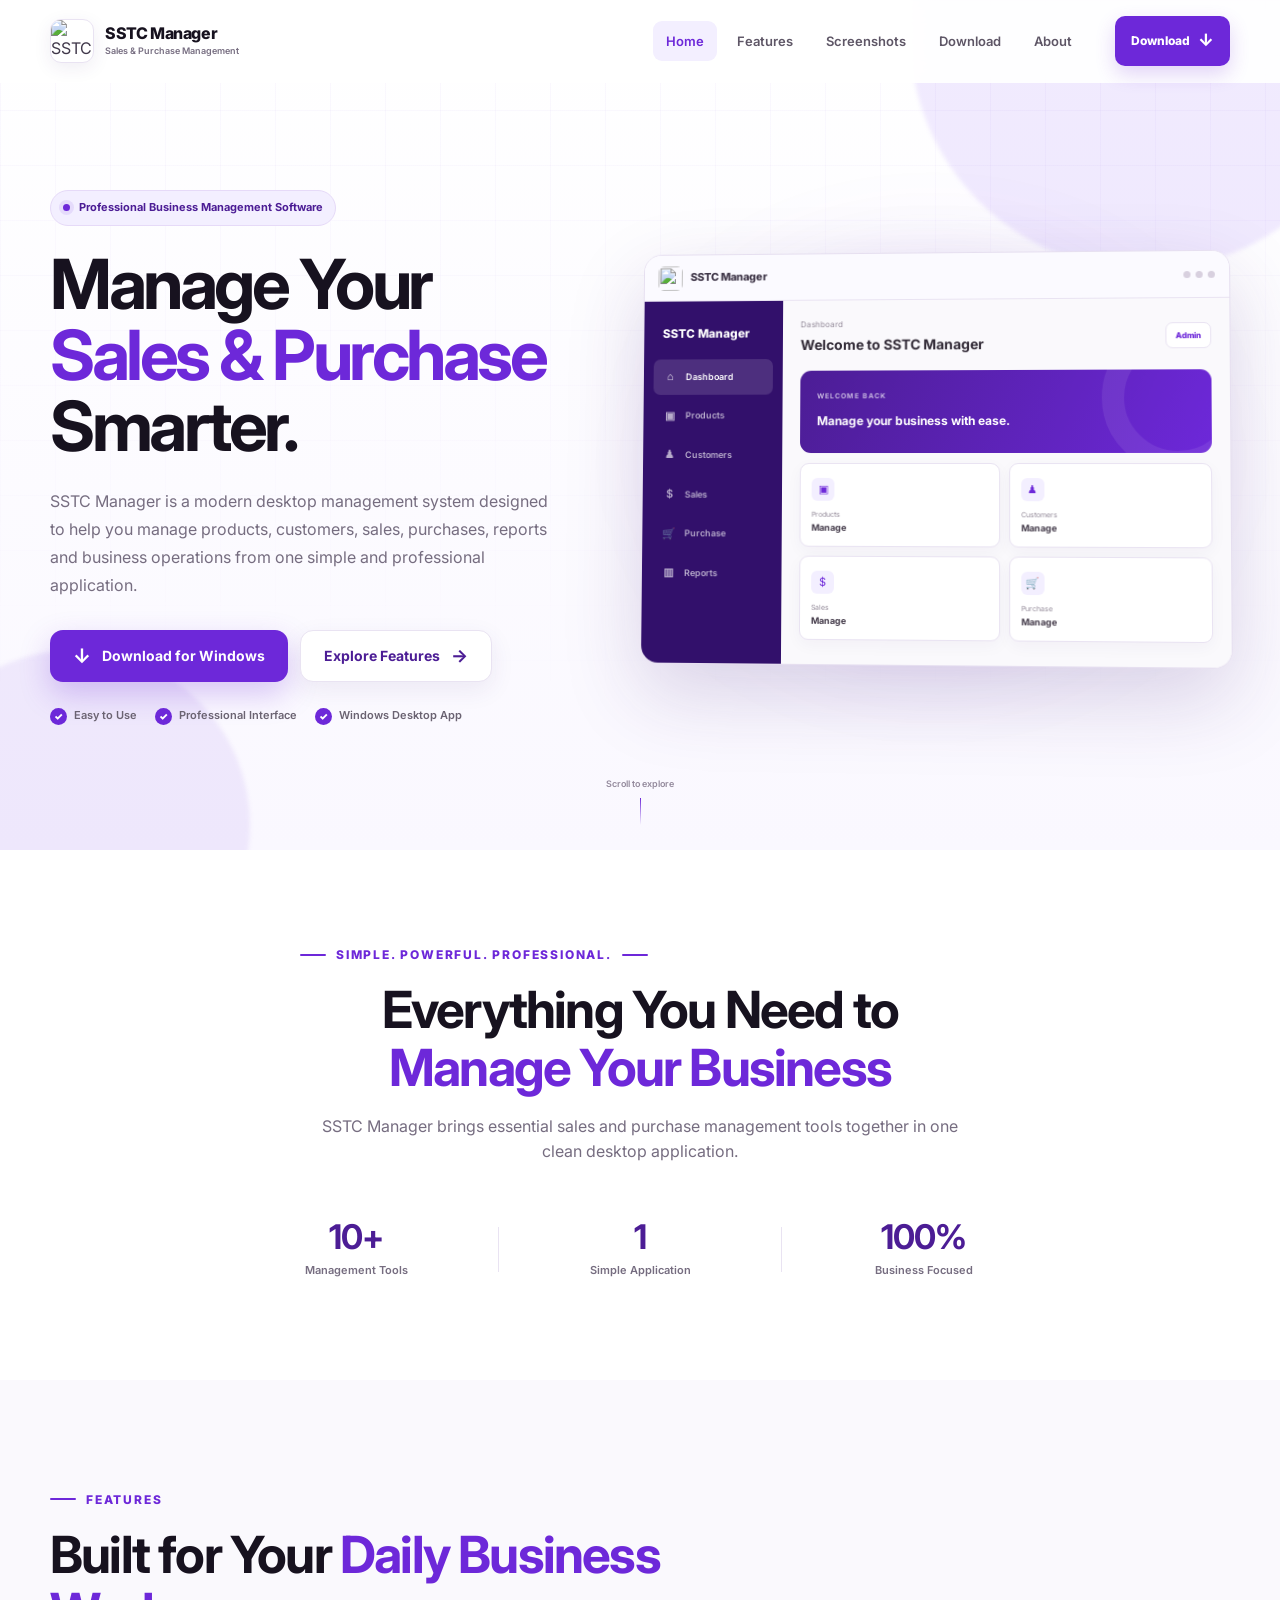
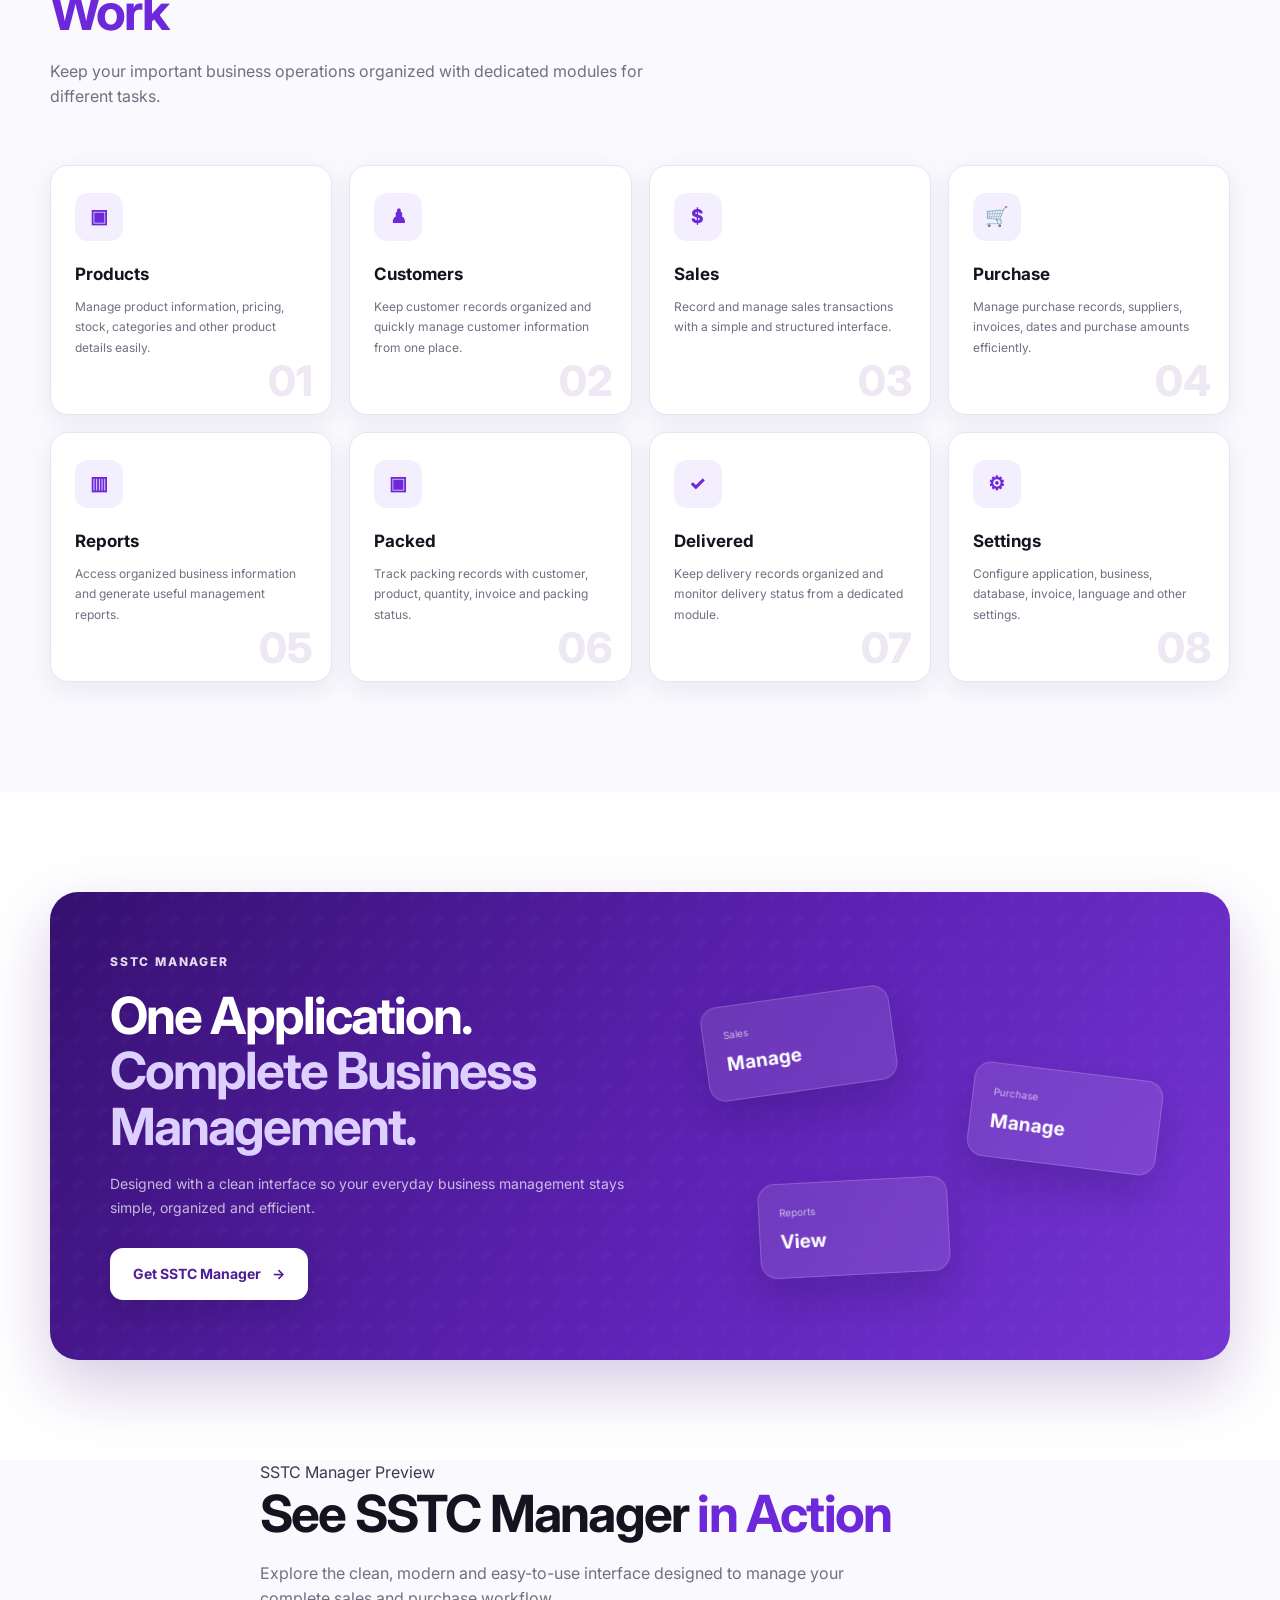
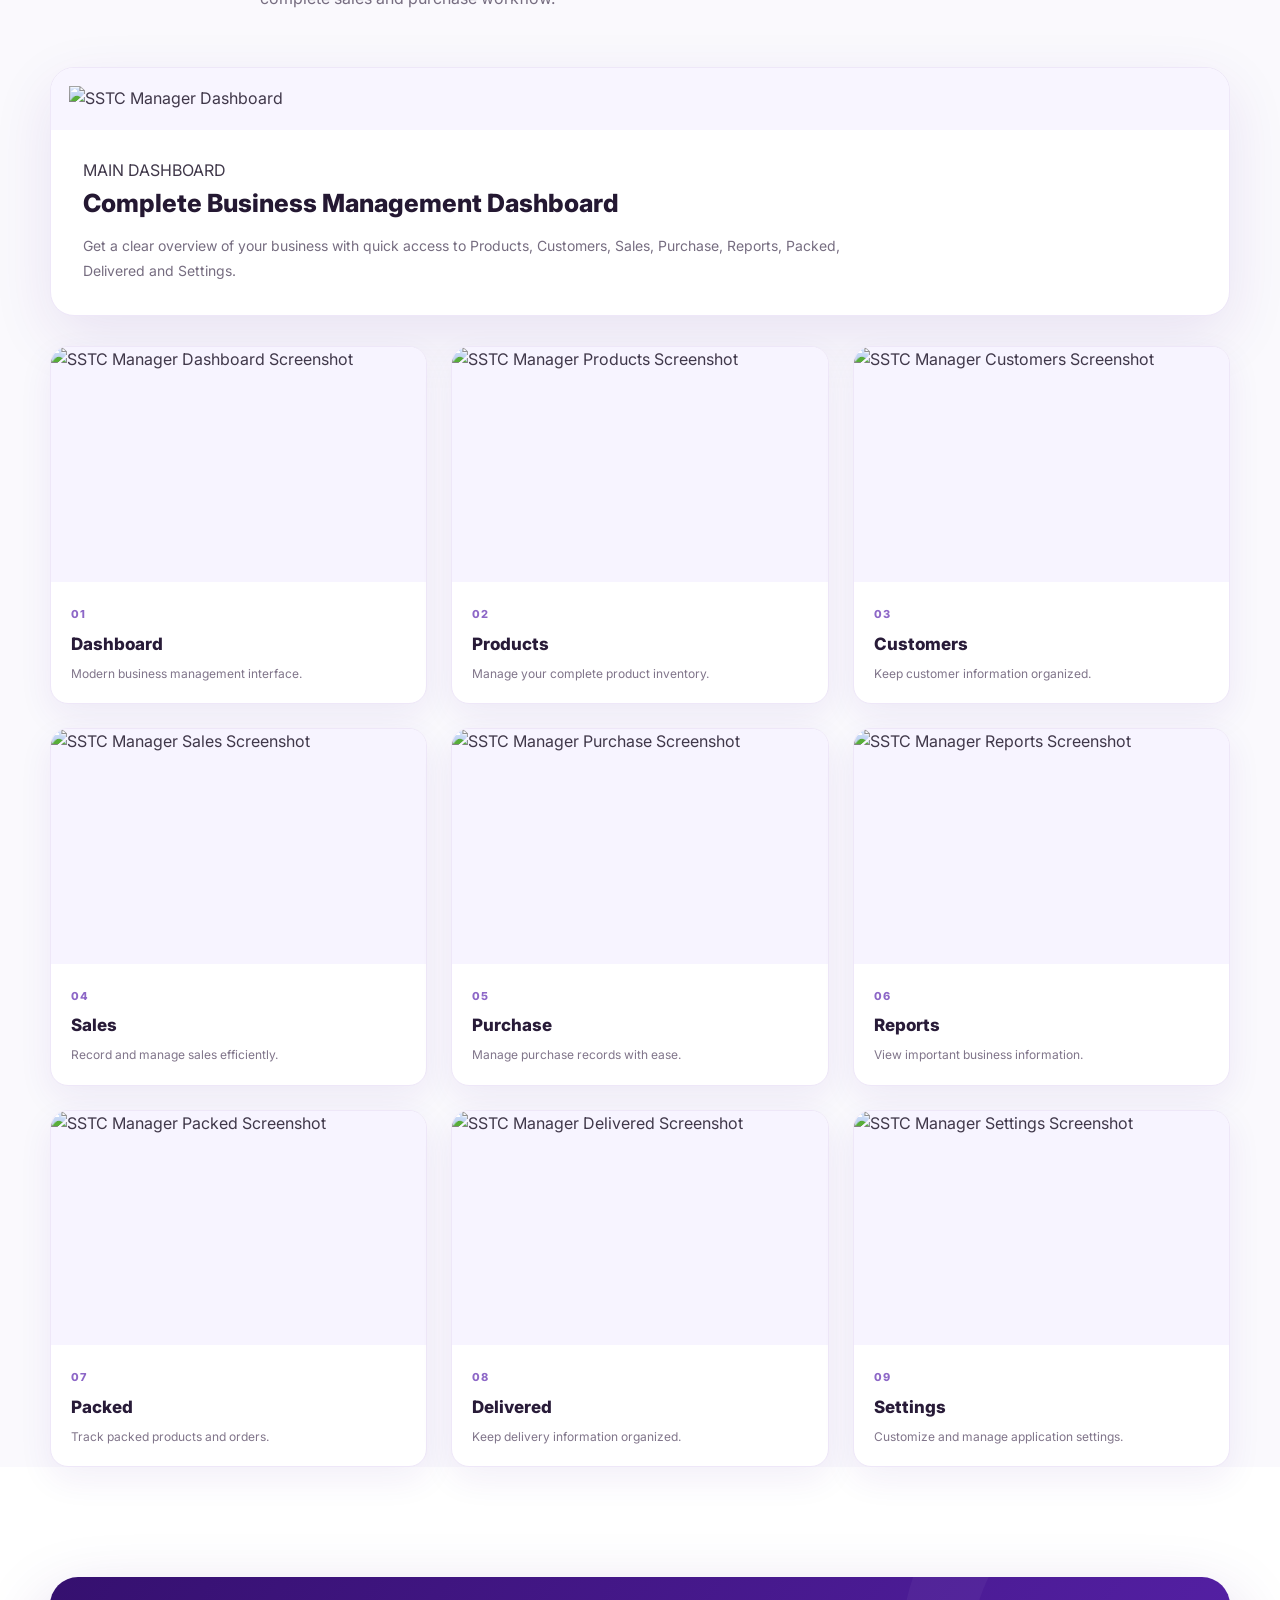
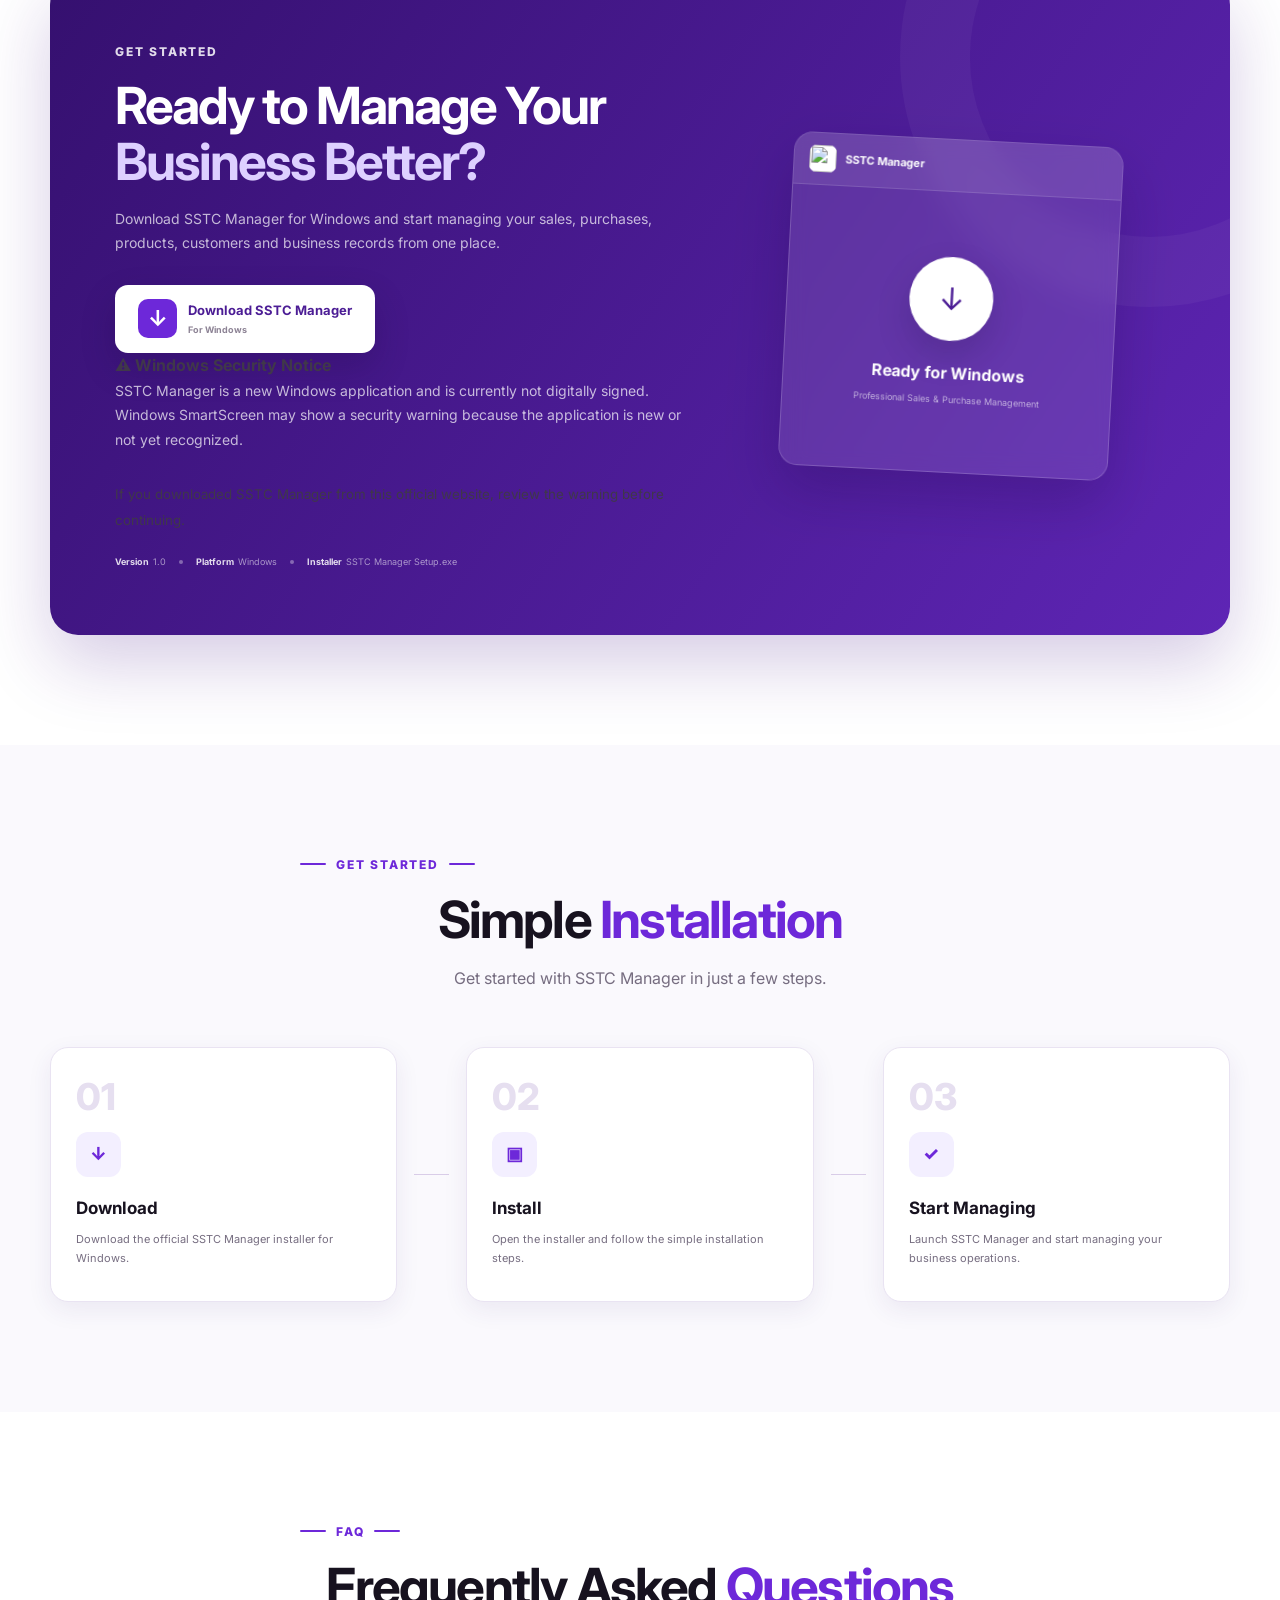
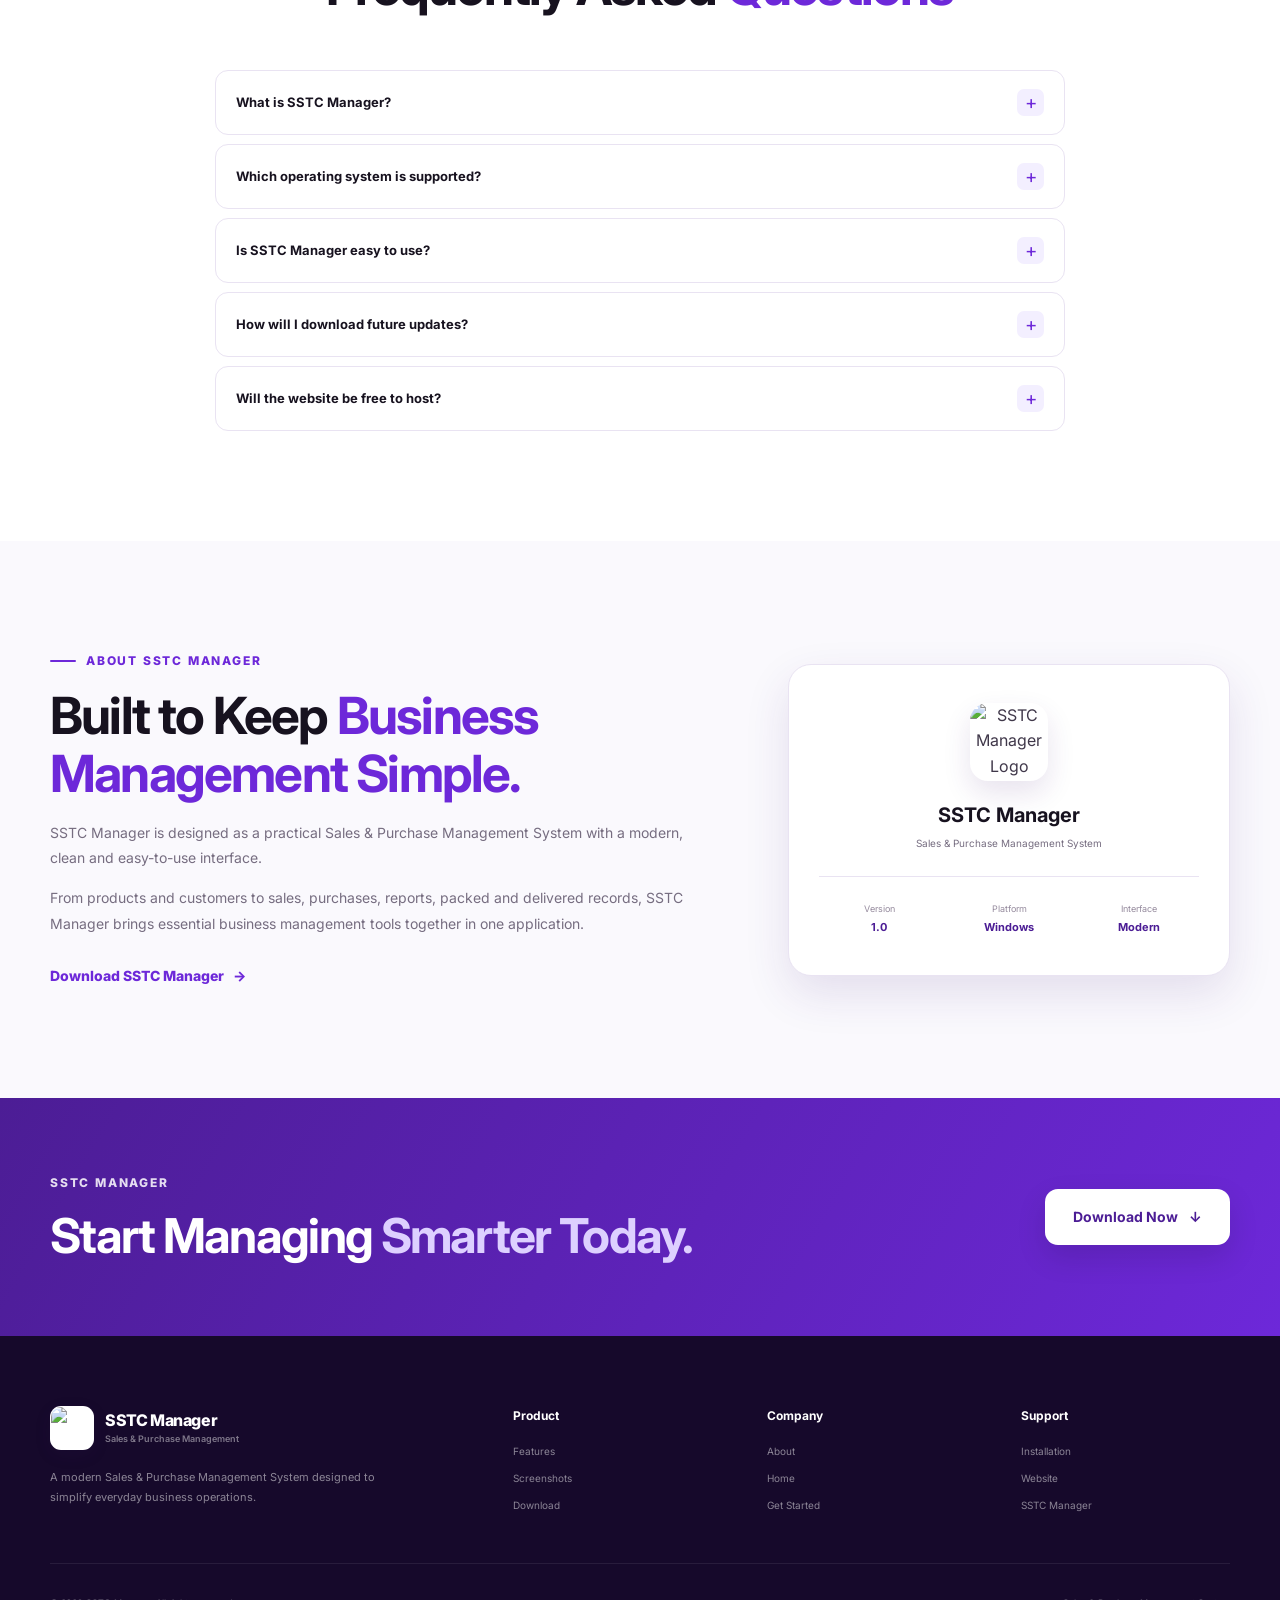
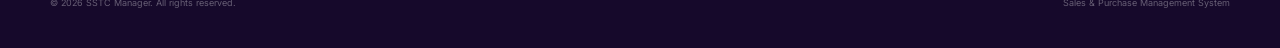
==== commit de663876: "Update index.html" ====
--- a/index.html
+++ b/index.html
@@ -1531,6 +1531,20 @@
 
                         </div>
 
+<div class="download-security-notice">
+    <strong>⚠️ Windows Security Notice</strong>
+
+    <p>
+        SSTC Manager is a new Windows application and is currently not digitally signed.
+        Windows SmartScreen may show a security warning because the application is new
+        or not yet recognized.
+    </p>
+
+    <small>
+        If you downloaded SSTC Manager from this official website, review the warning
+        before continuing.
+    </small>
+</div>
 
                         <div class="download-meta">
 
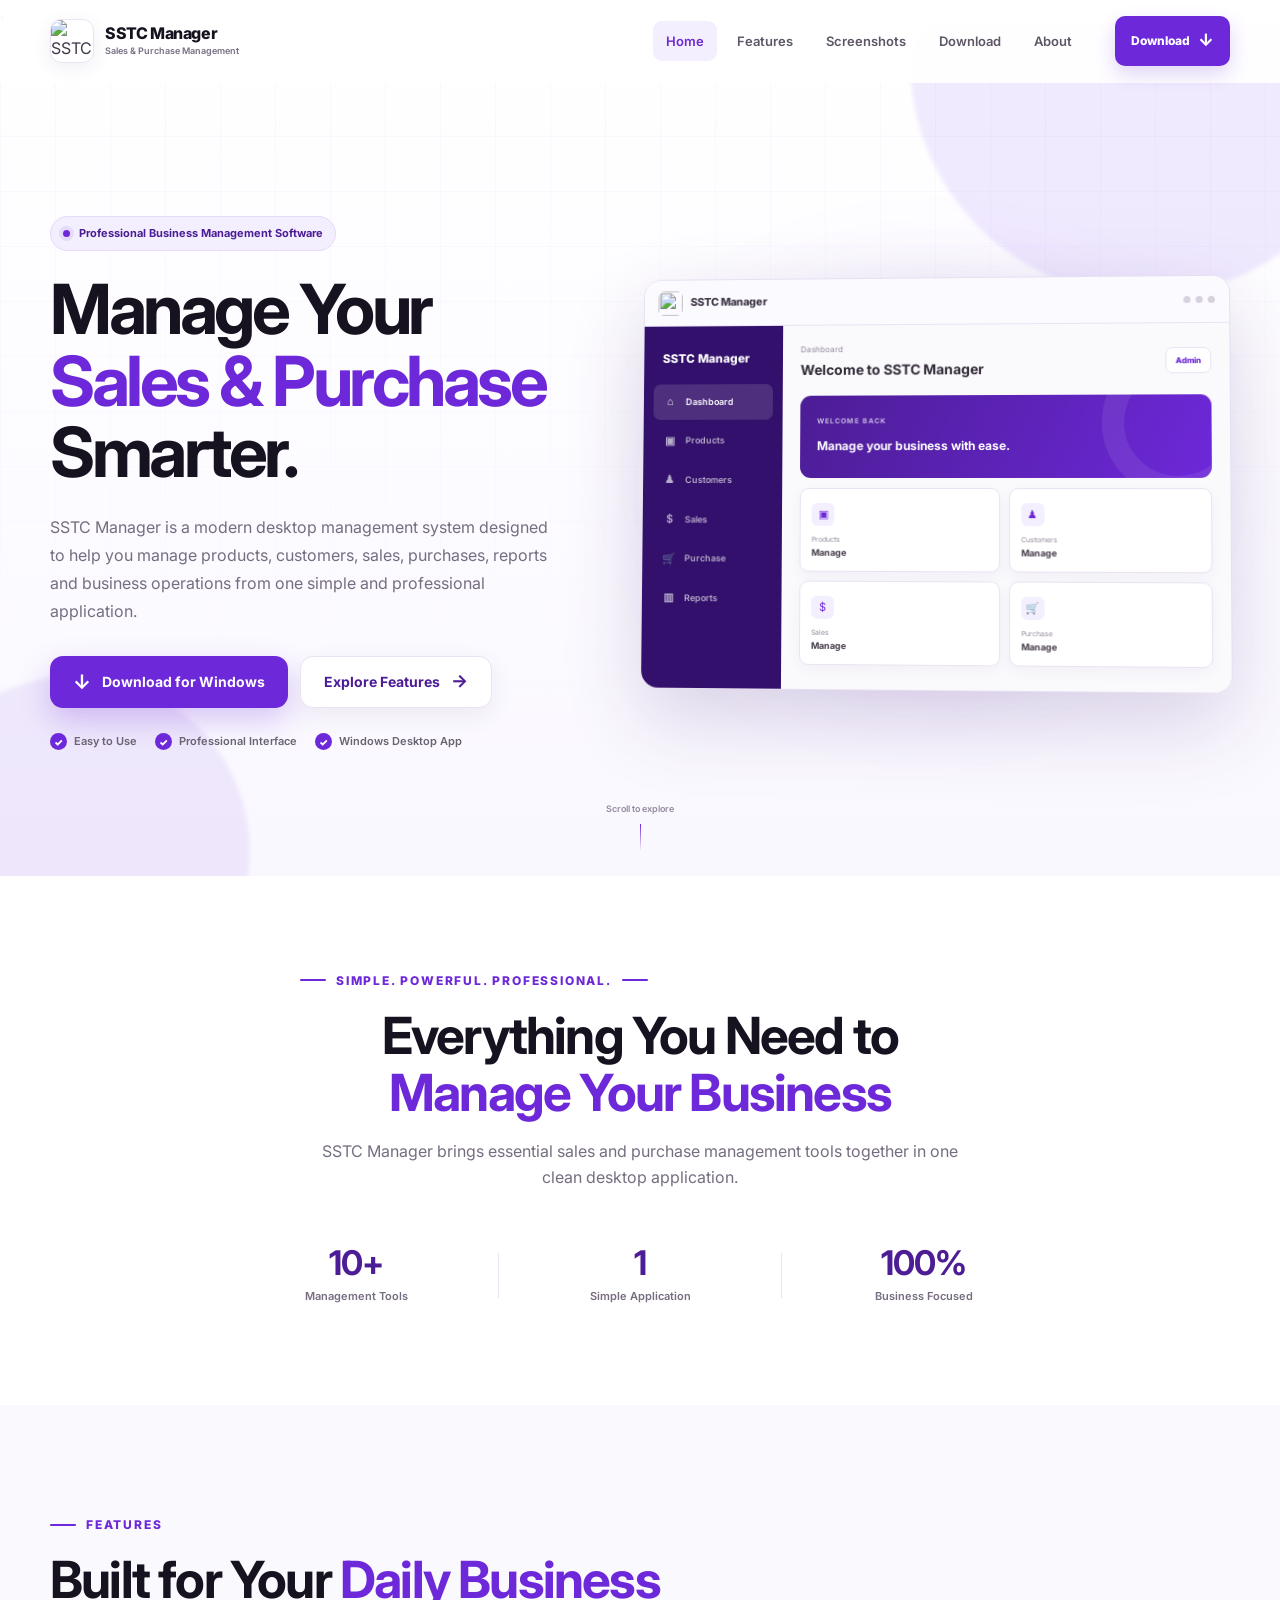
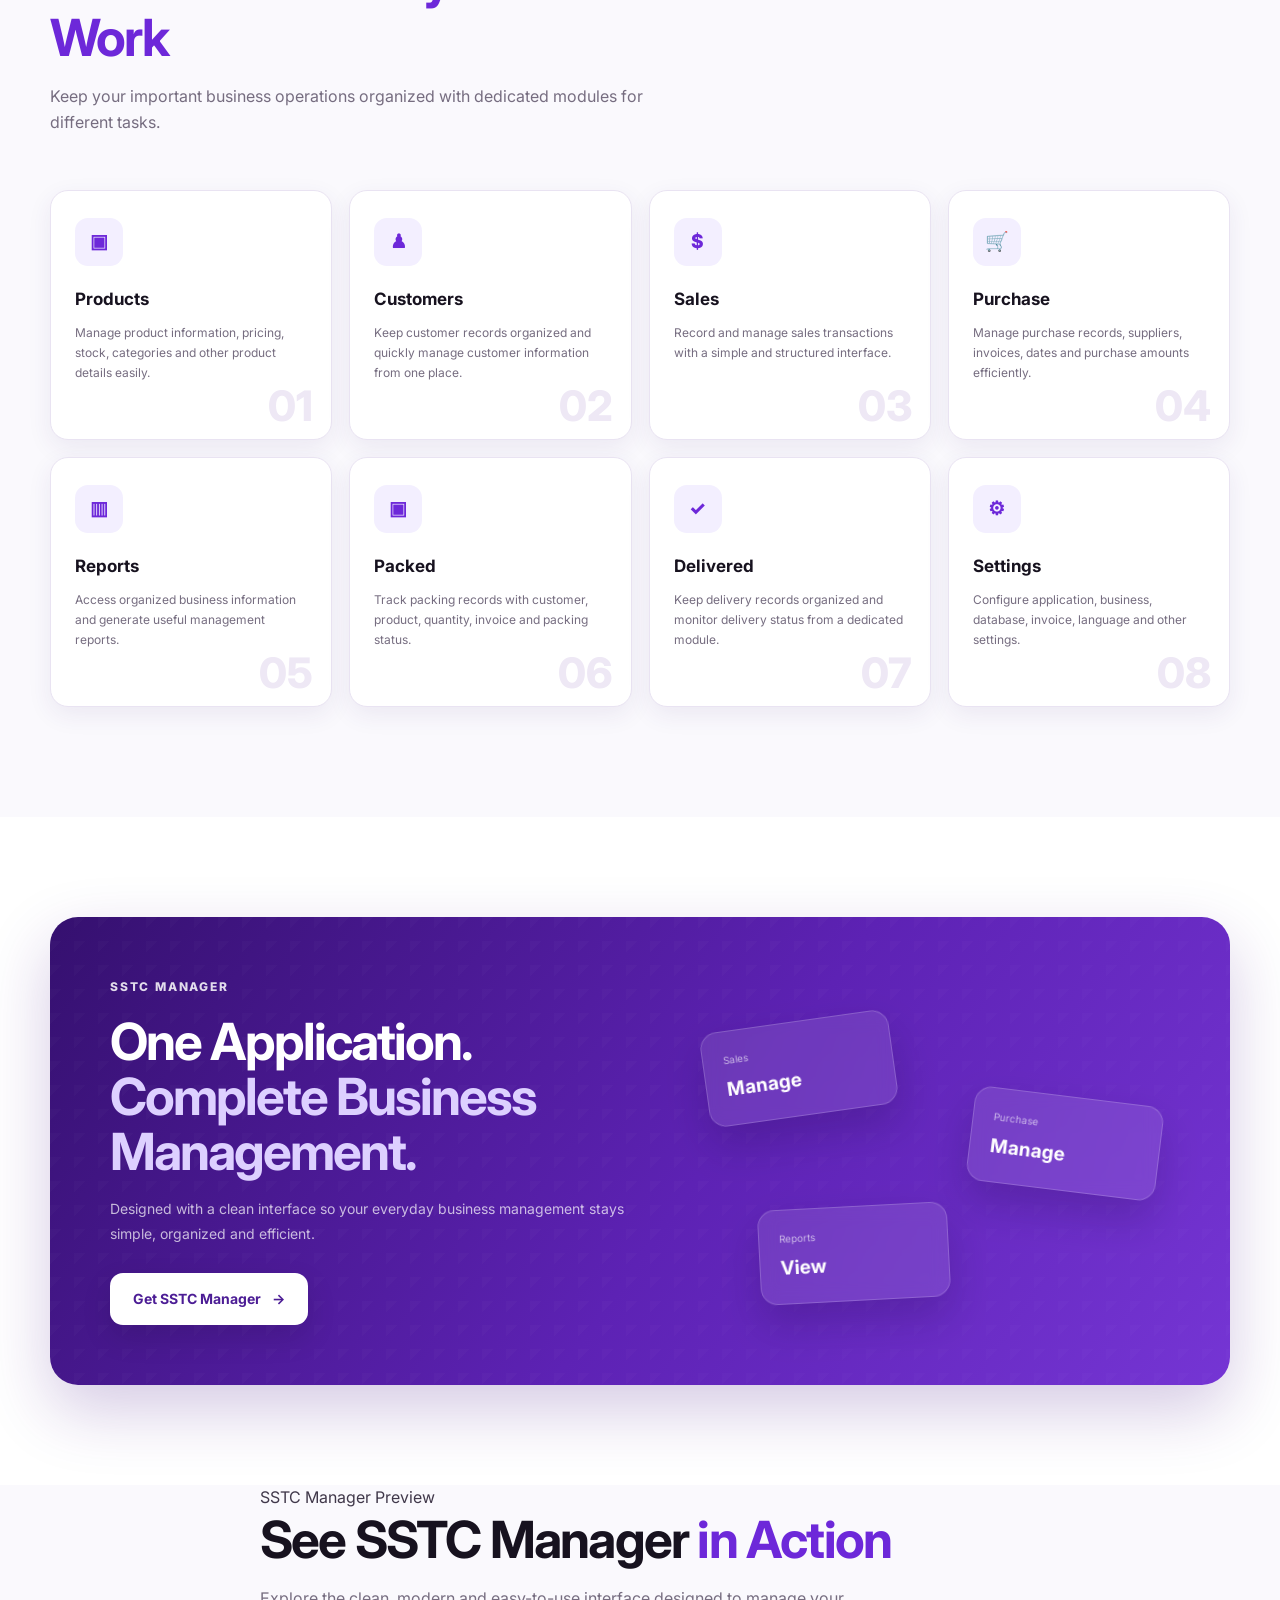
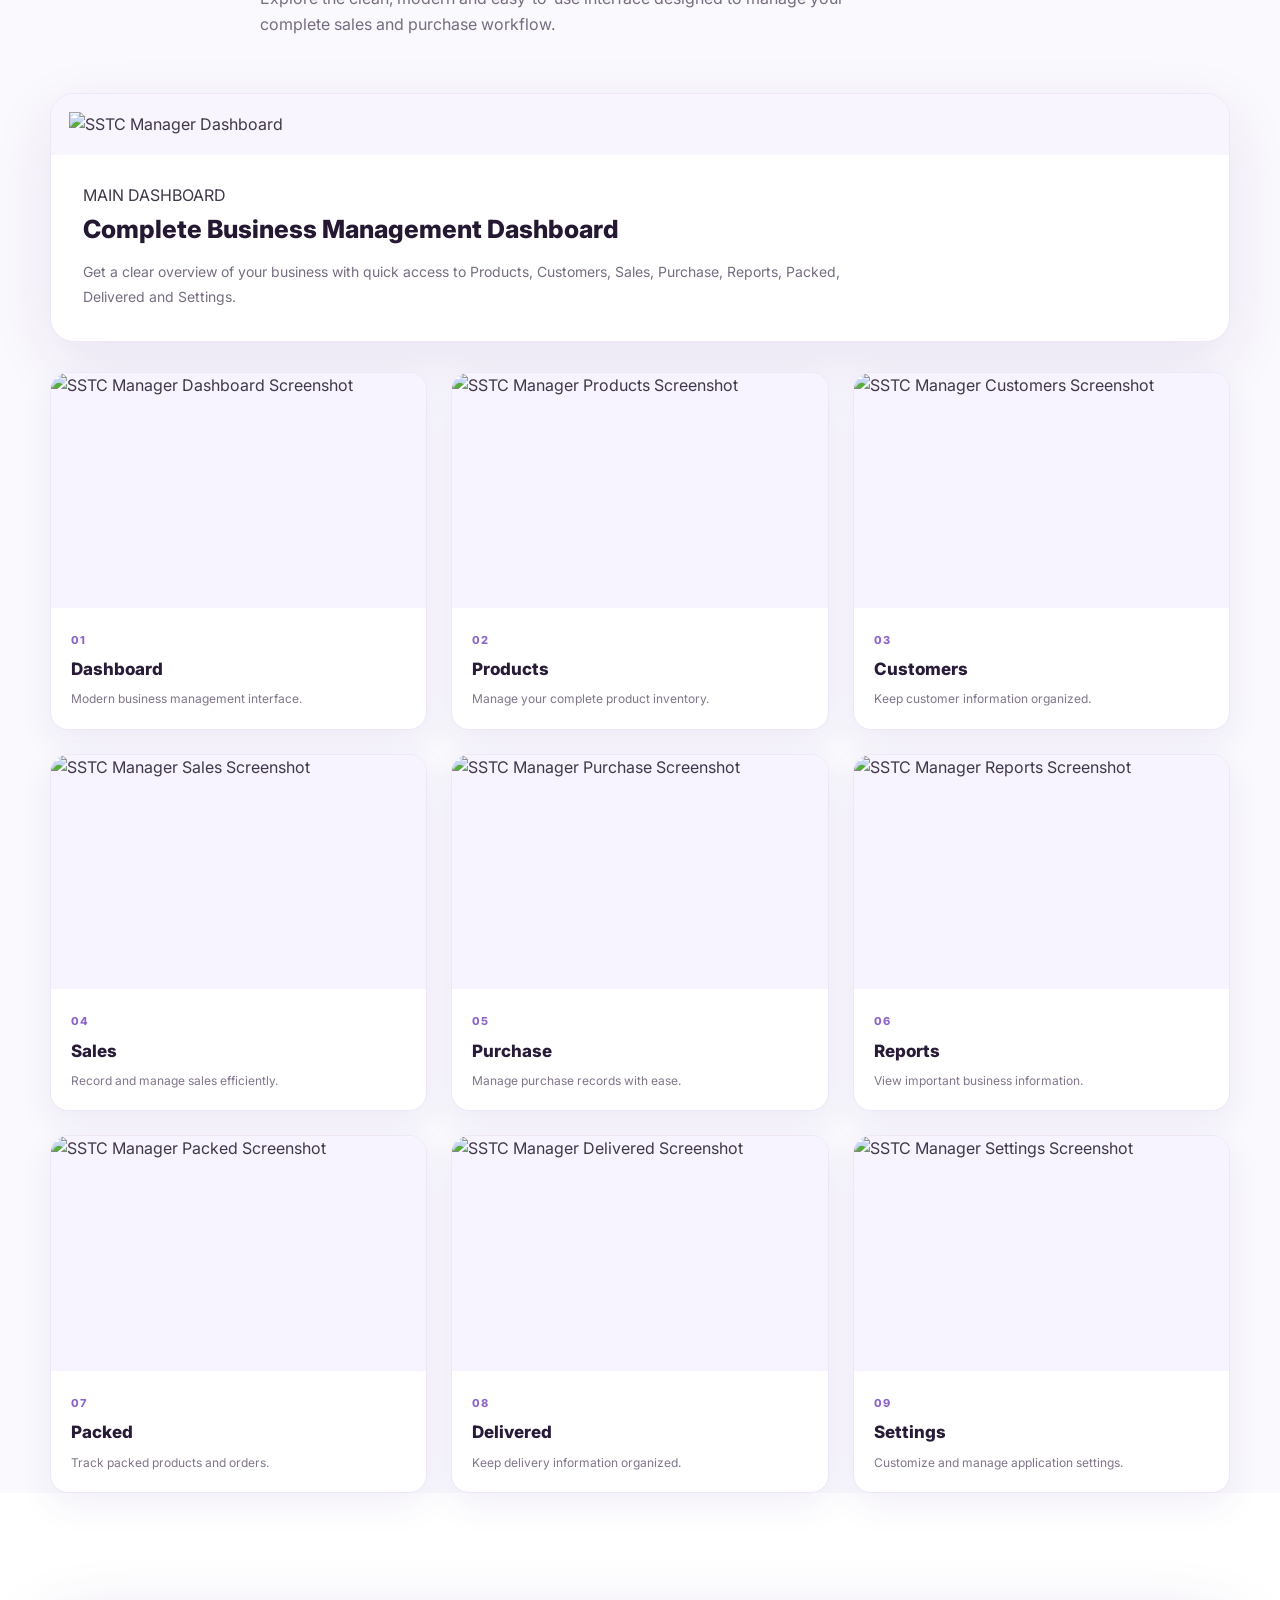
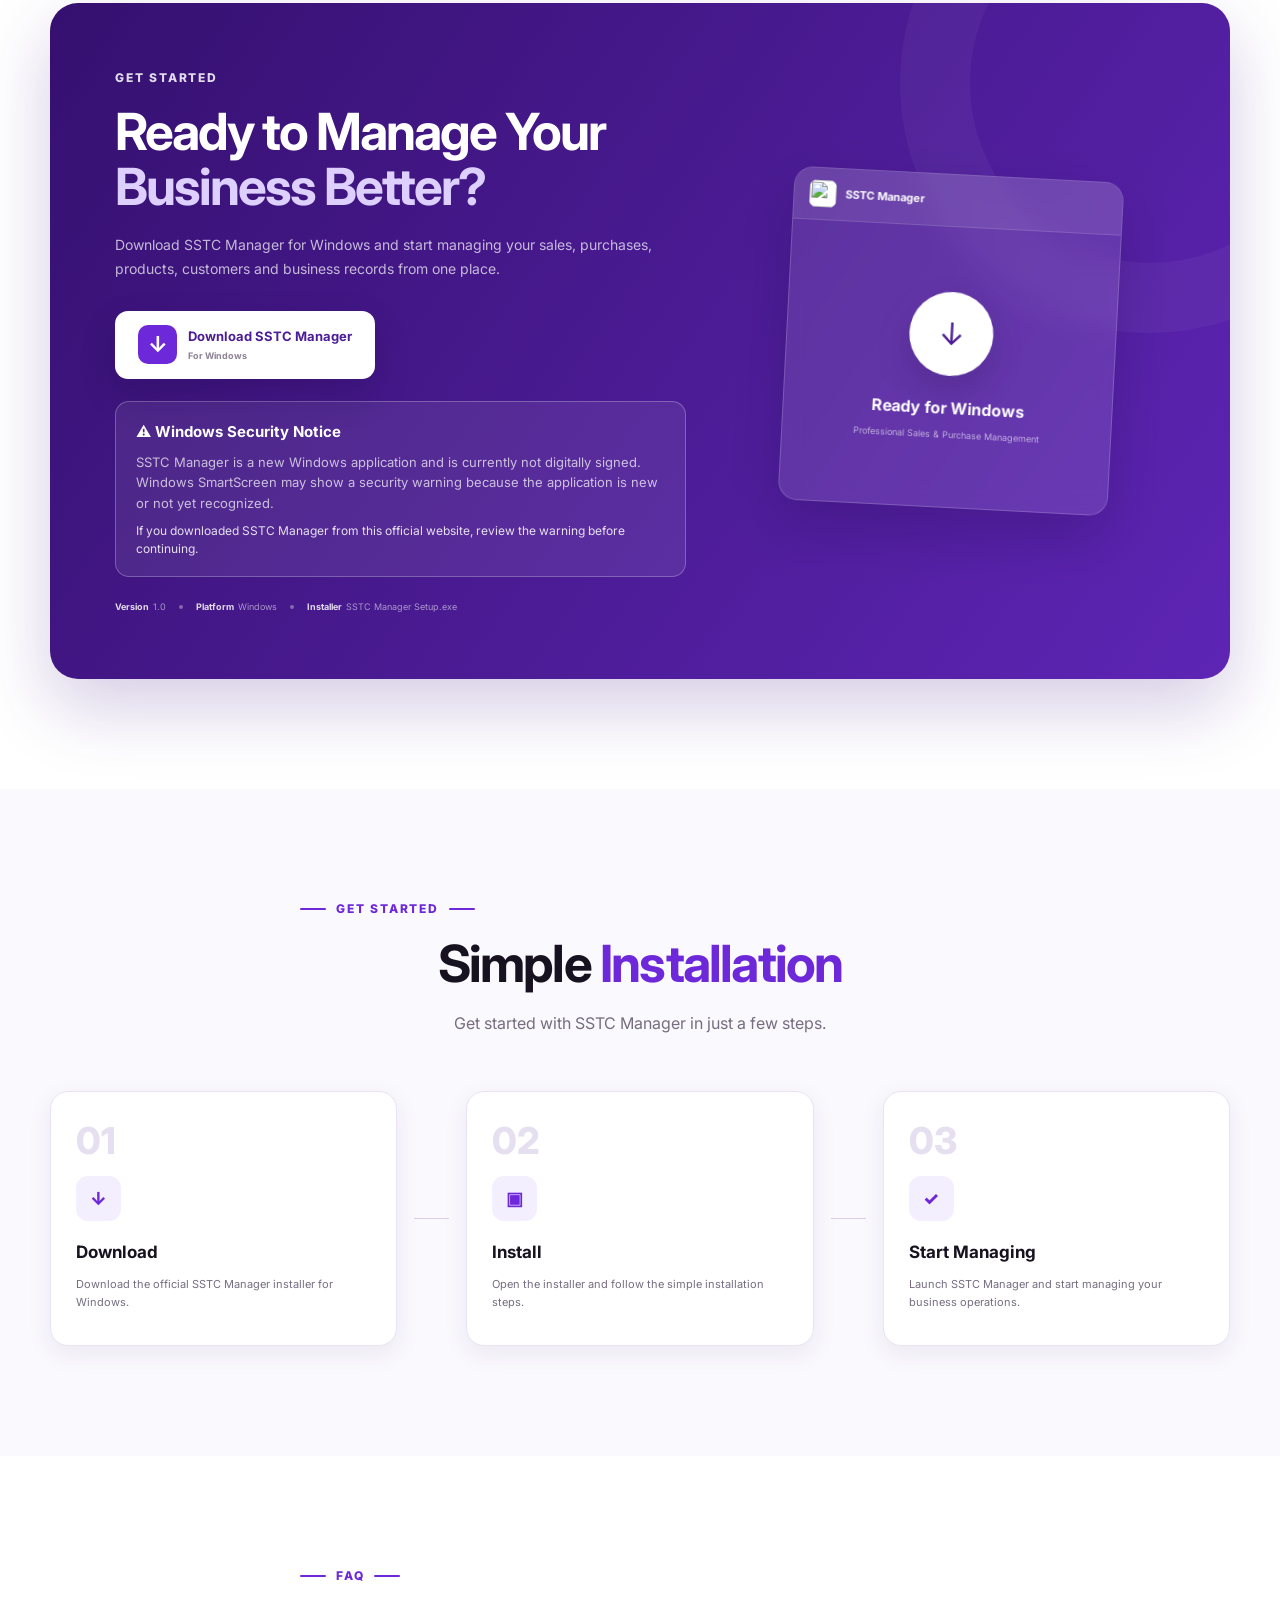
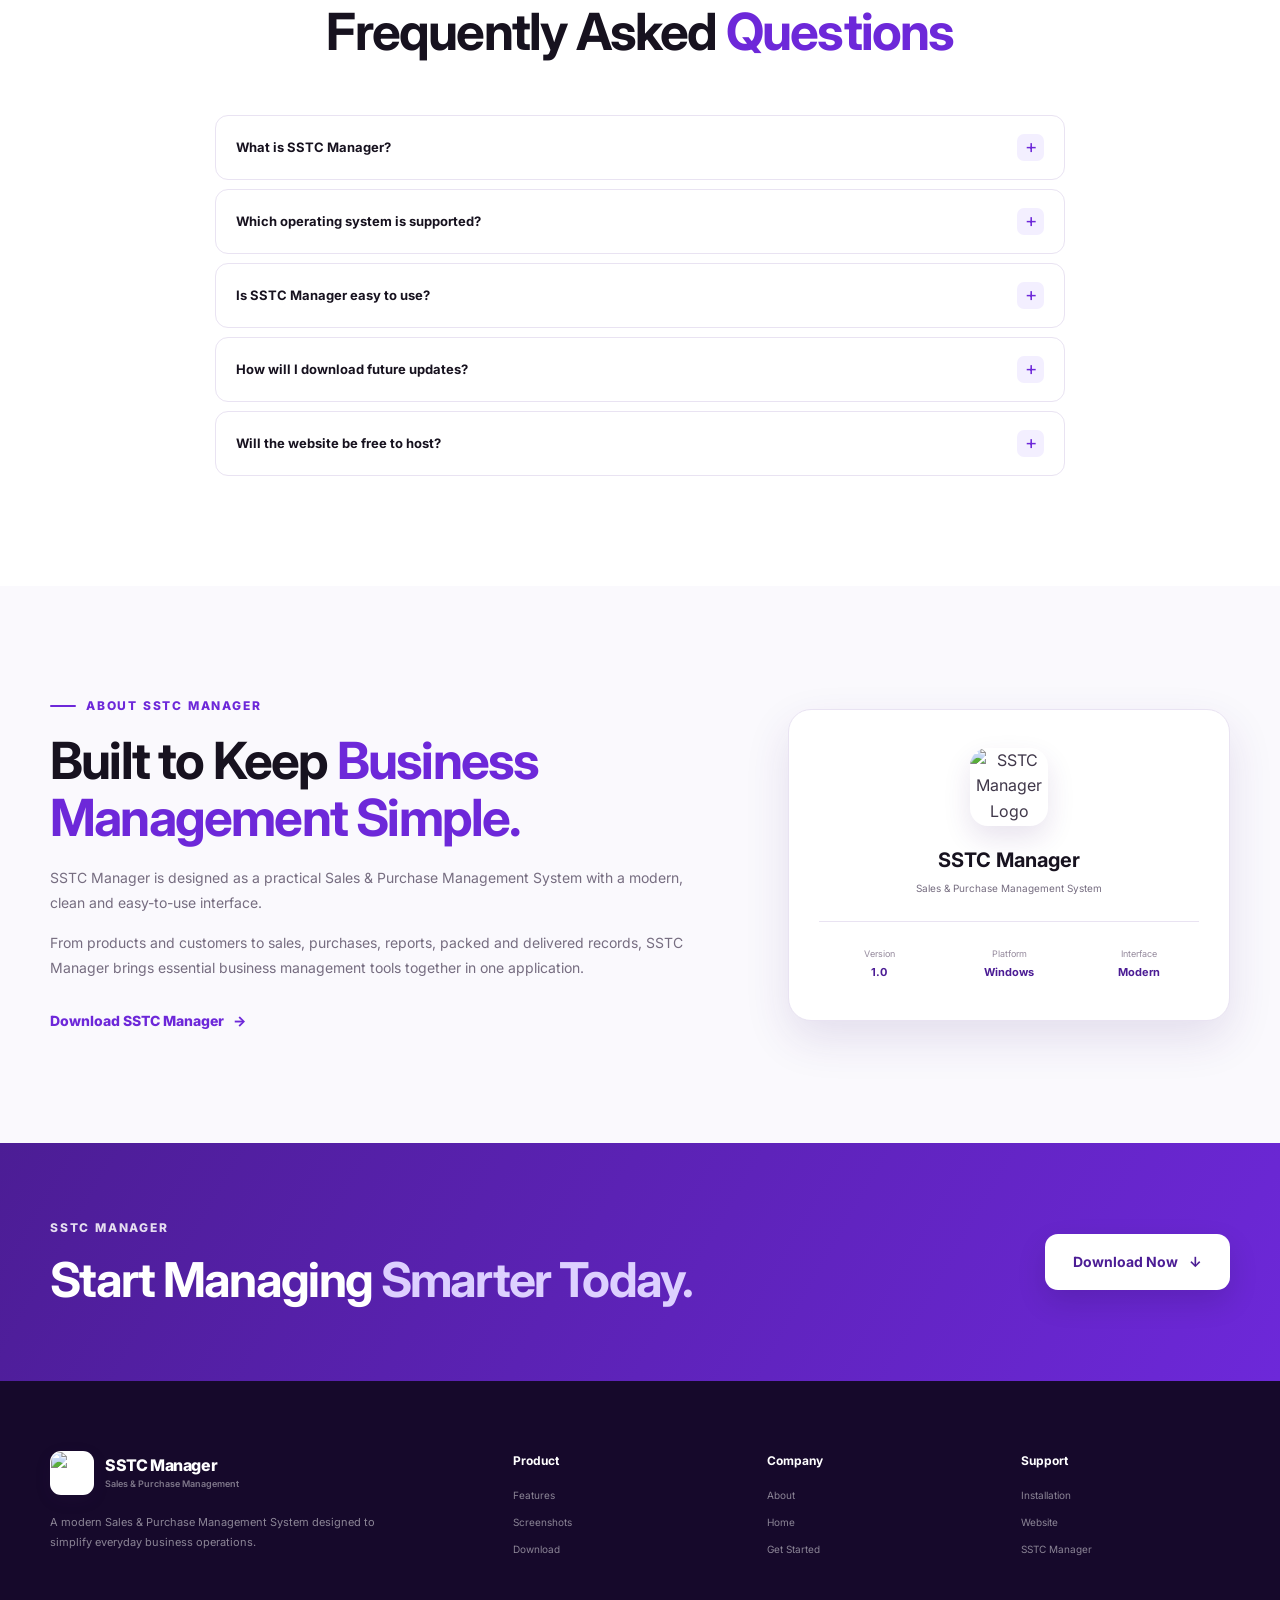
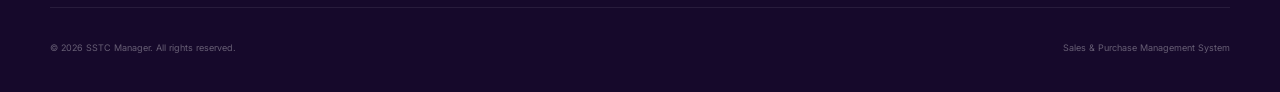
==== commit 06fa230e: "Update index.html" ====
--- a/index.html
+++ b/index.html
@@ -16,7 +16,7 @@
 
     <meta name="author" content="SSTC Manager">
 
-    <title>SSTC Manager | Sales & Purchase Management System</title>
+    <title>SSTC Manager – Official Download | Sales & Purchase Management Software</title>,
 
     <!-- =====================================================
          GOOGLE FONT
--- a/style.css
+++ b/style.css
@@ -3001,3 +3001,36 @@
     }
 
 }
+/* =====================================================
+   DOWNLOAD SECURITY NOTICE
+===================================================== */
+
+.download-security-notice {
+    margin-top: 22px;
+    padding: 18px 20px;
+    border: 1px solid rgba(255, 255, 255, 0.25);
+    border-radius: 14px;
+    background: rgba(255, 255, 255, 0.08);
+    color: #ffffff;
+    text-align: left;
+    max-width: 650px;
+}
+
+.download-security-notice strong {
+    display: block;
+    font-size: 15px;
+    margin-bottom: 8px;
+}
+
+.download-security-notice p {
+    margin: 0 0 8px;
+    font-size: 13px;
+    line-height: 1.6;
+}
+
+.download-security-notice small {
+    display: block;
+    font-size: 12px;
+    line-height: 1.5;
+    opacity: 0.85;
+}
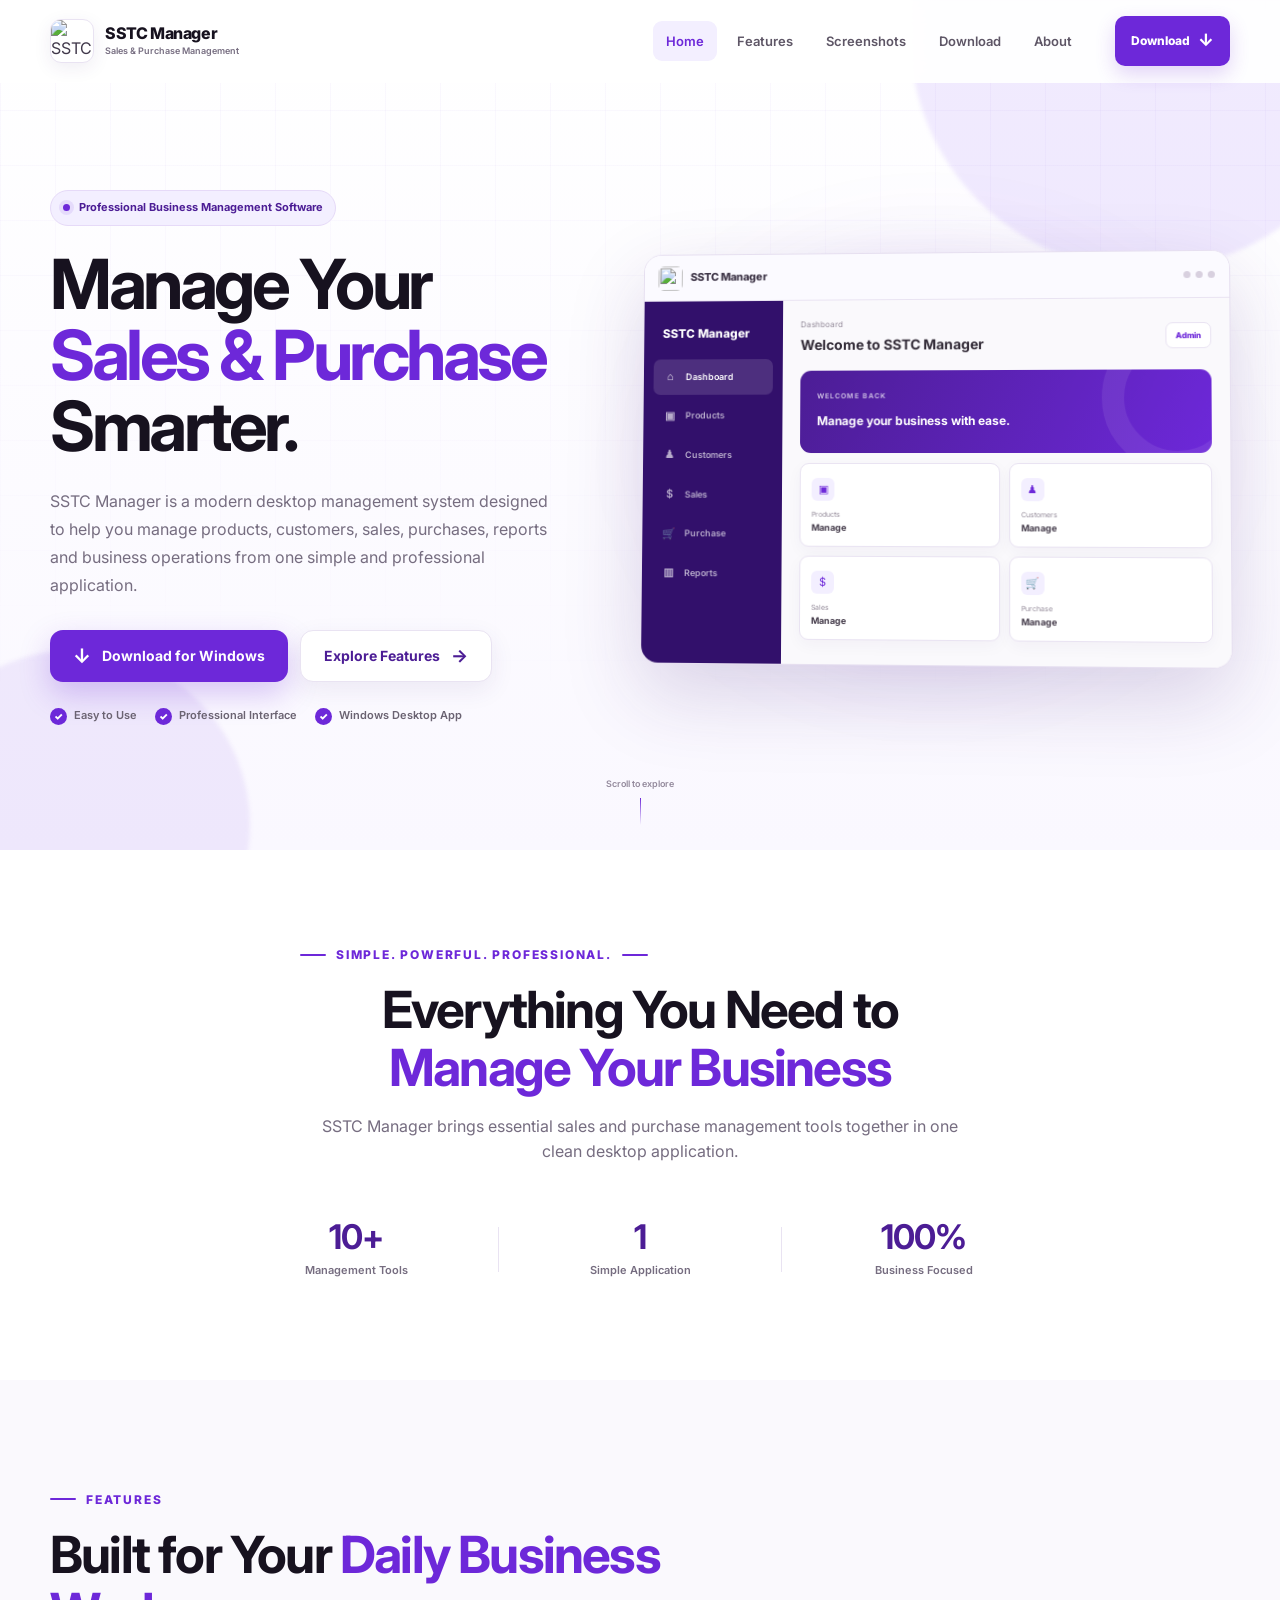
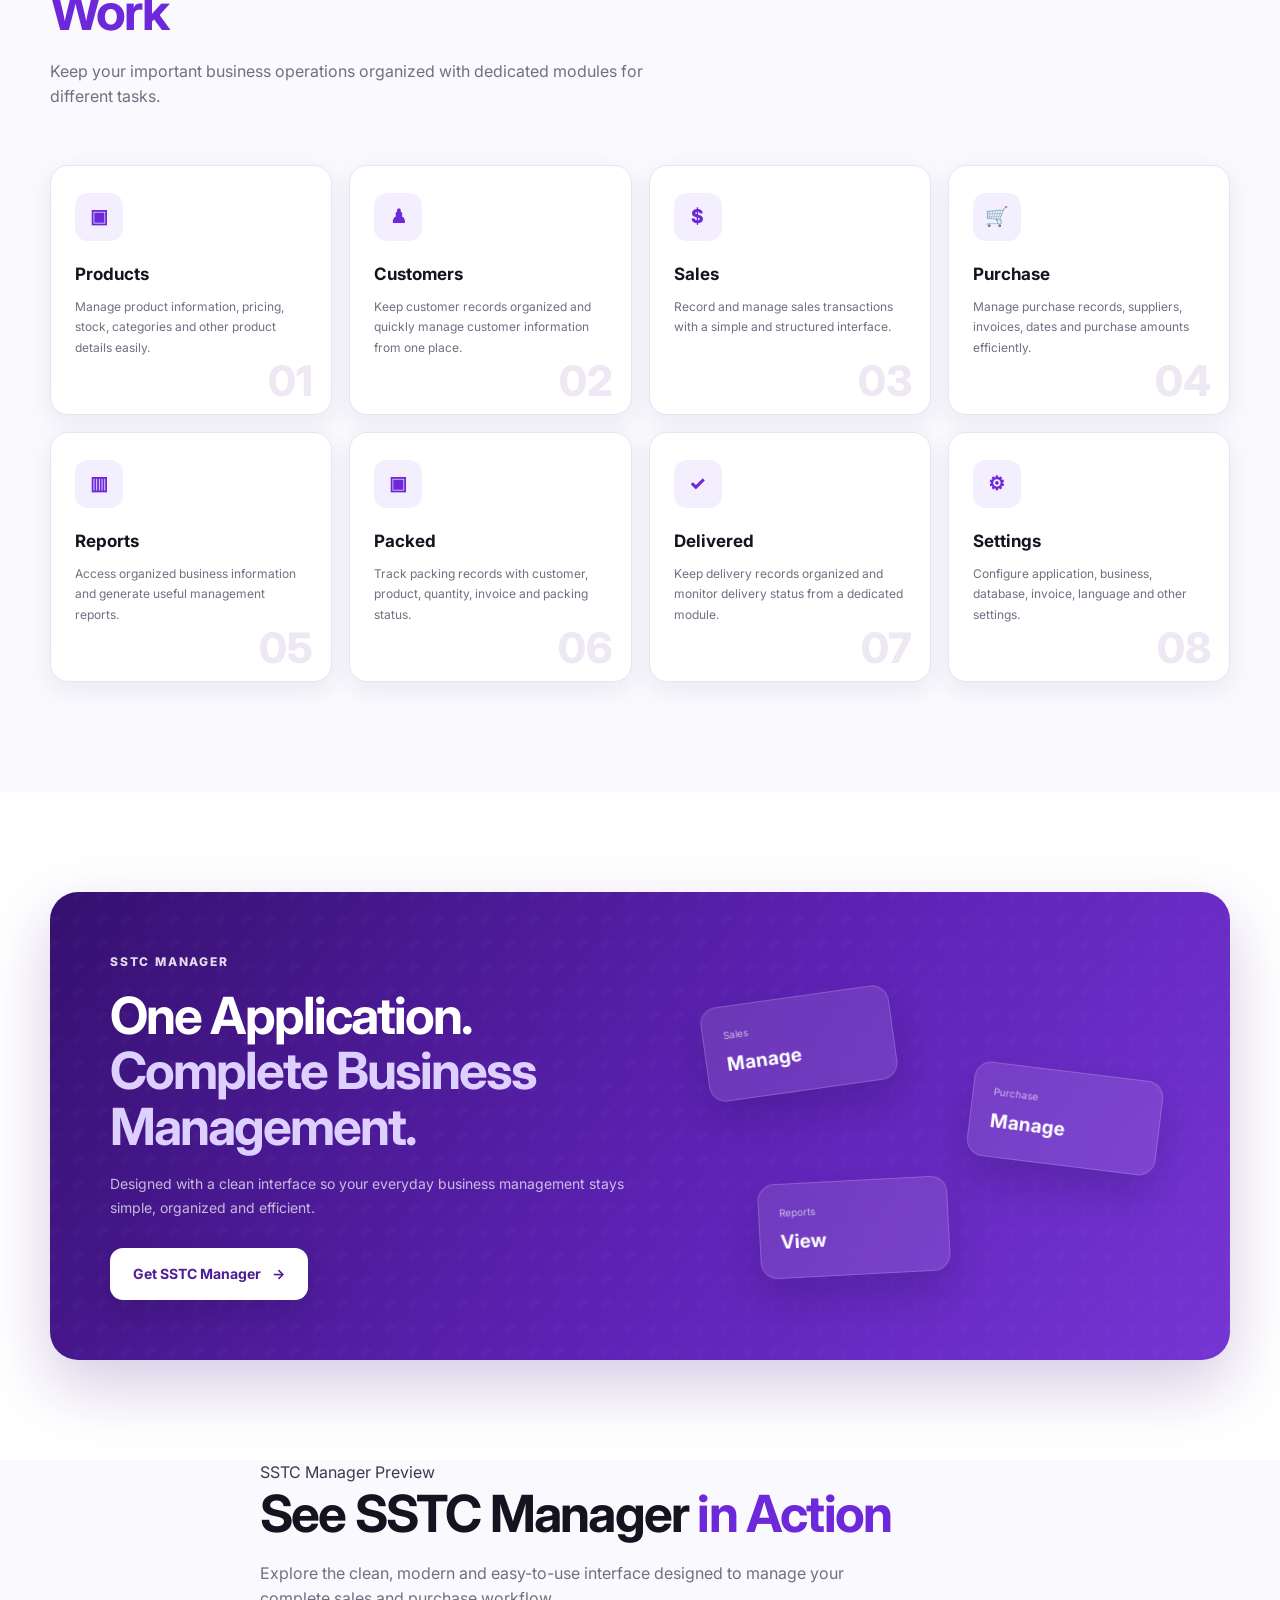
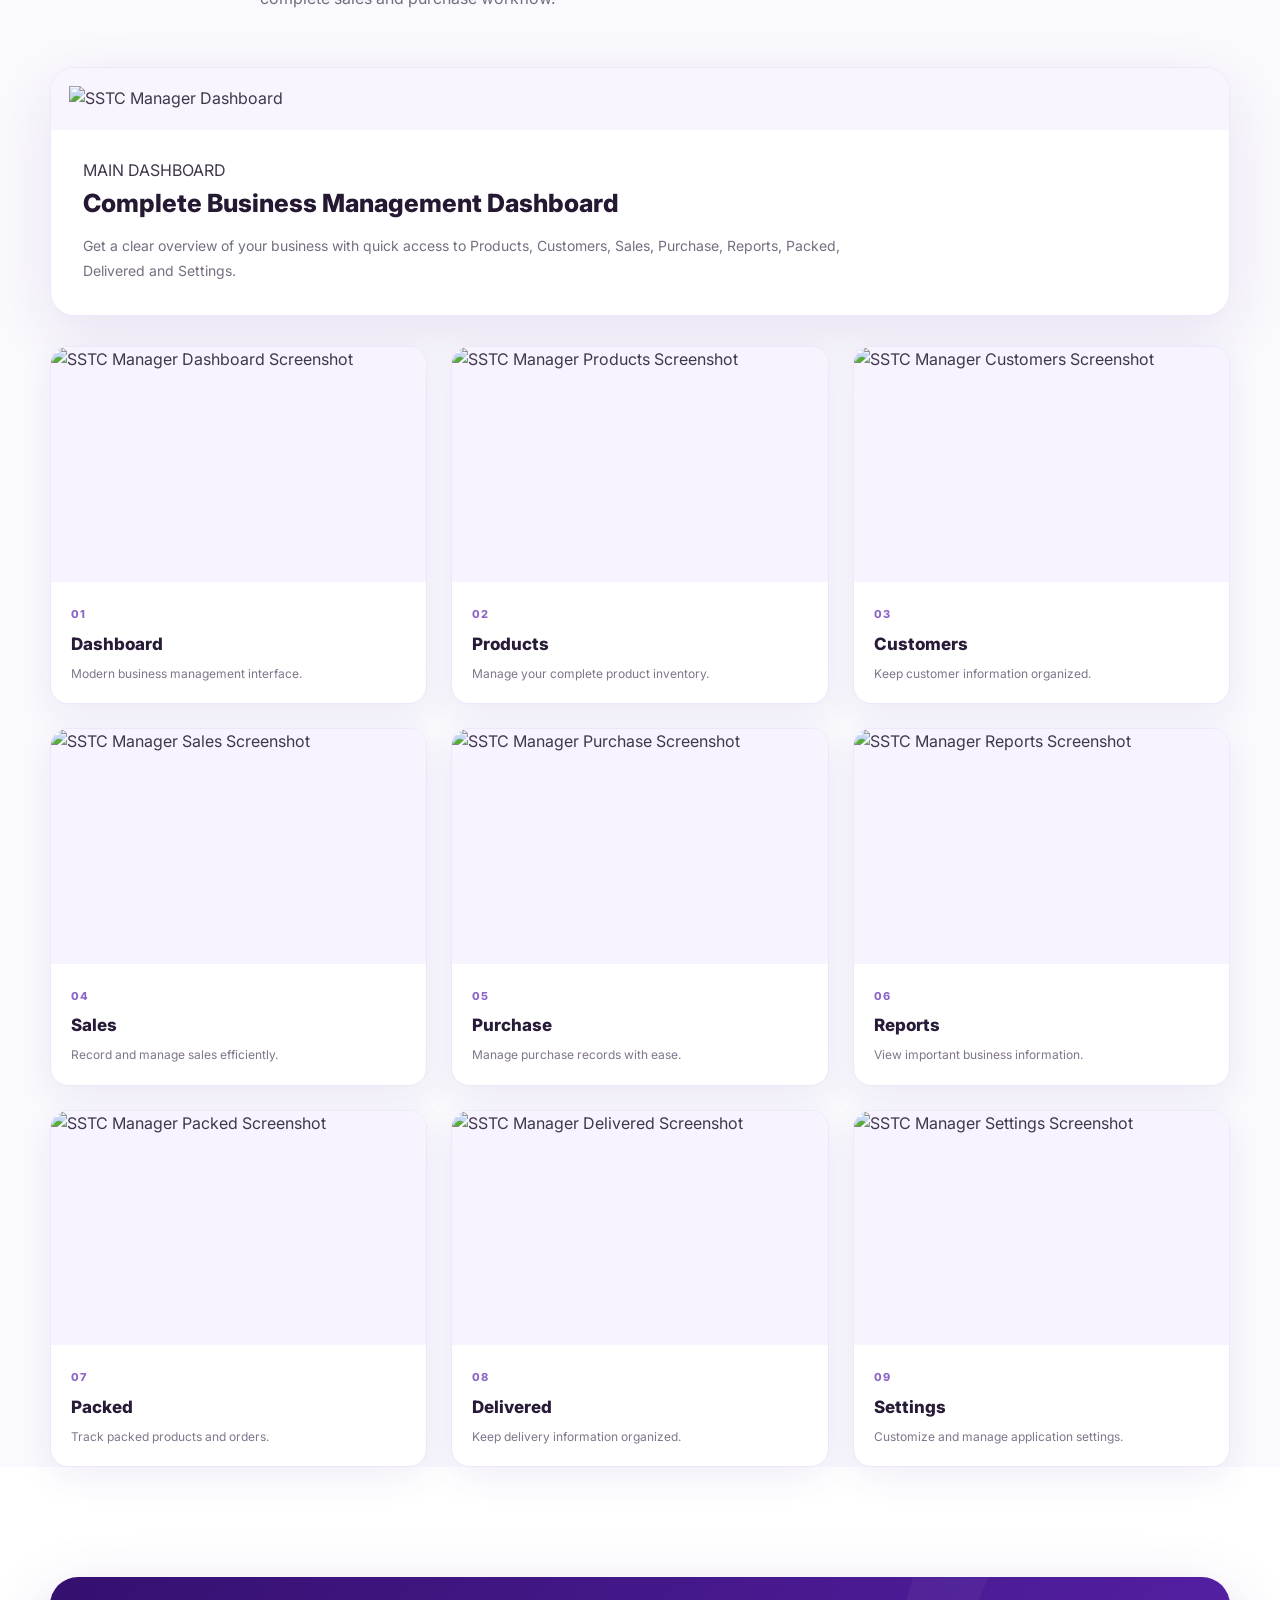
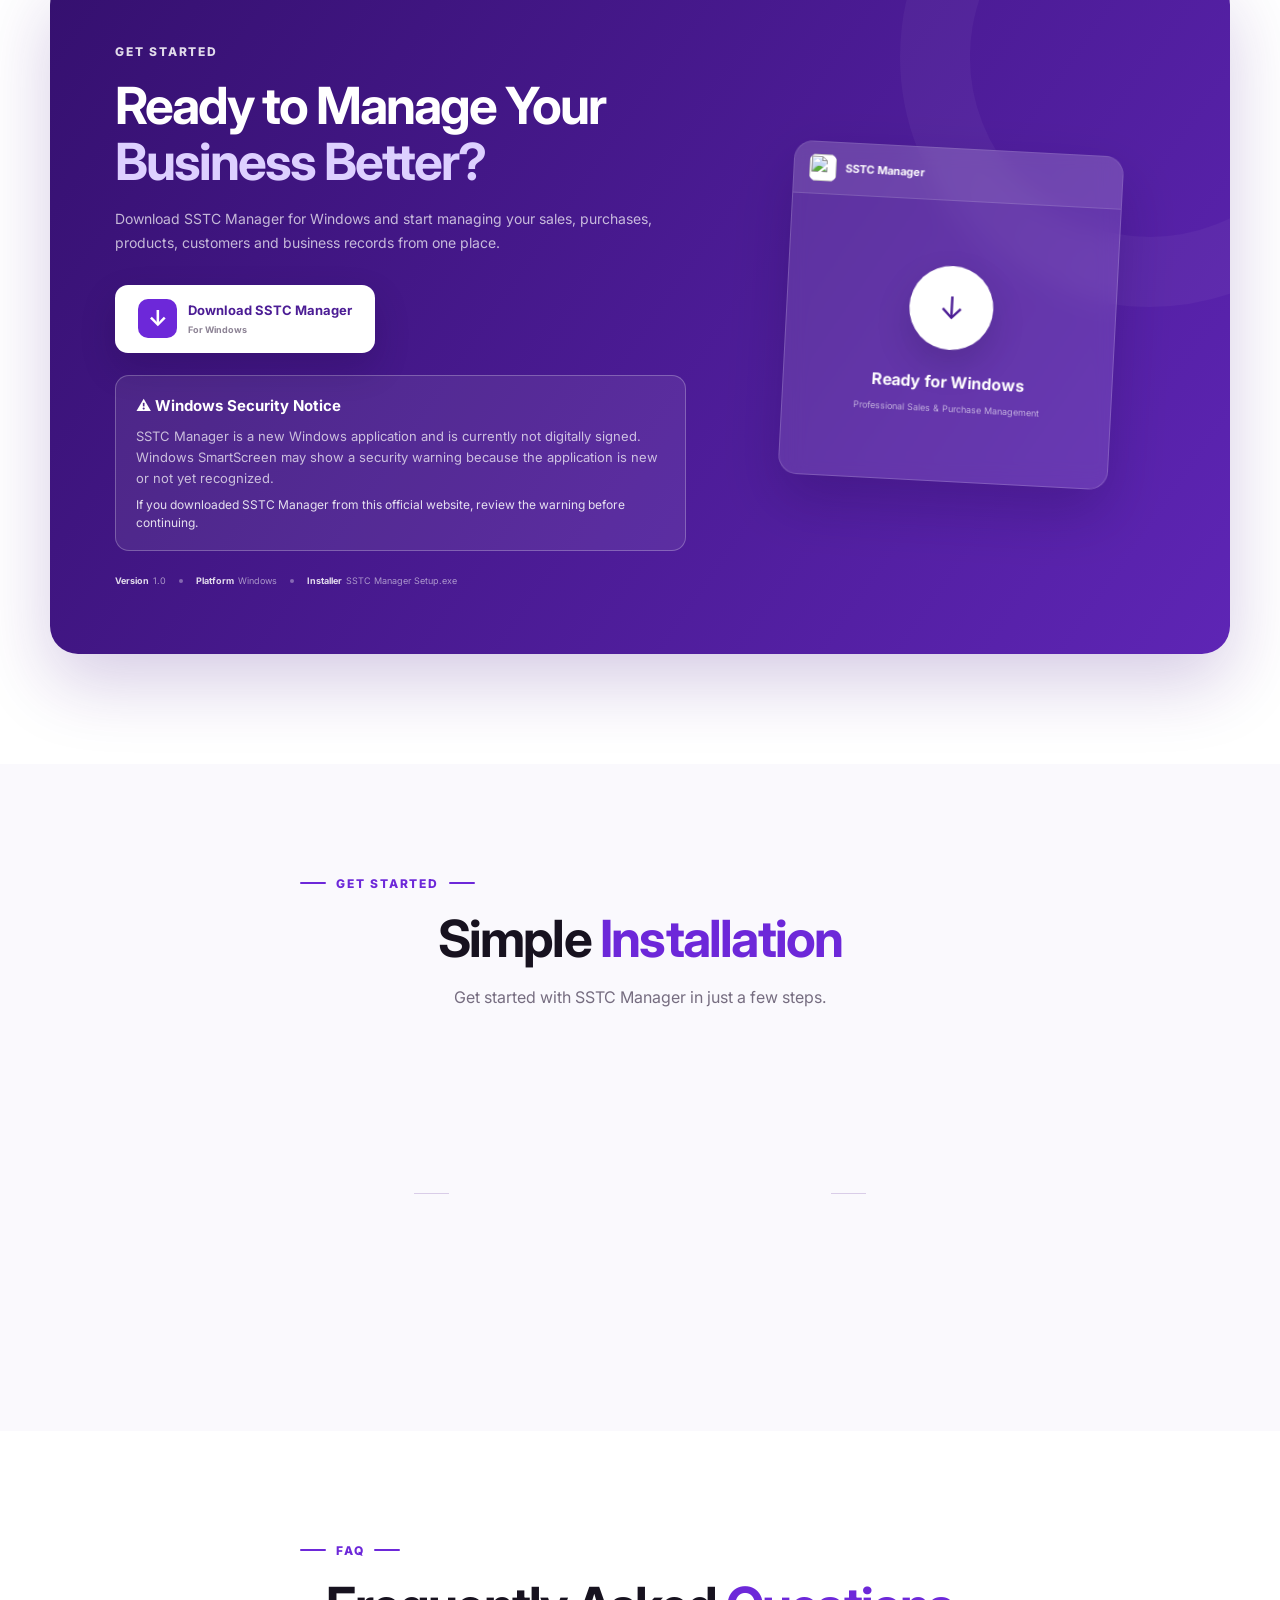
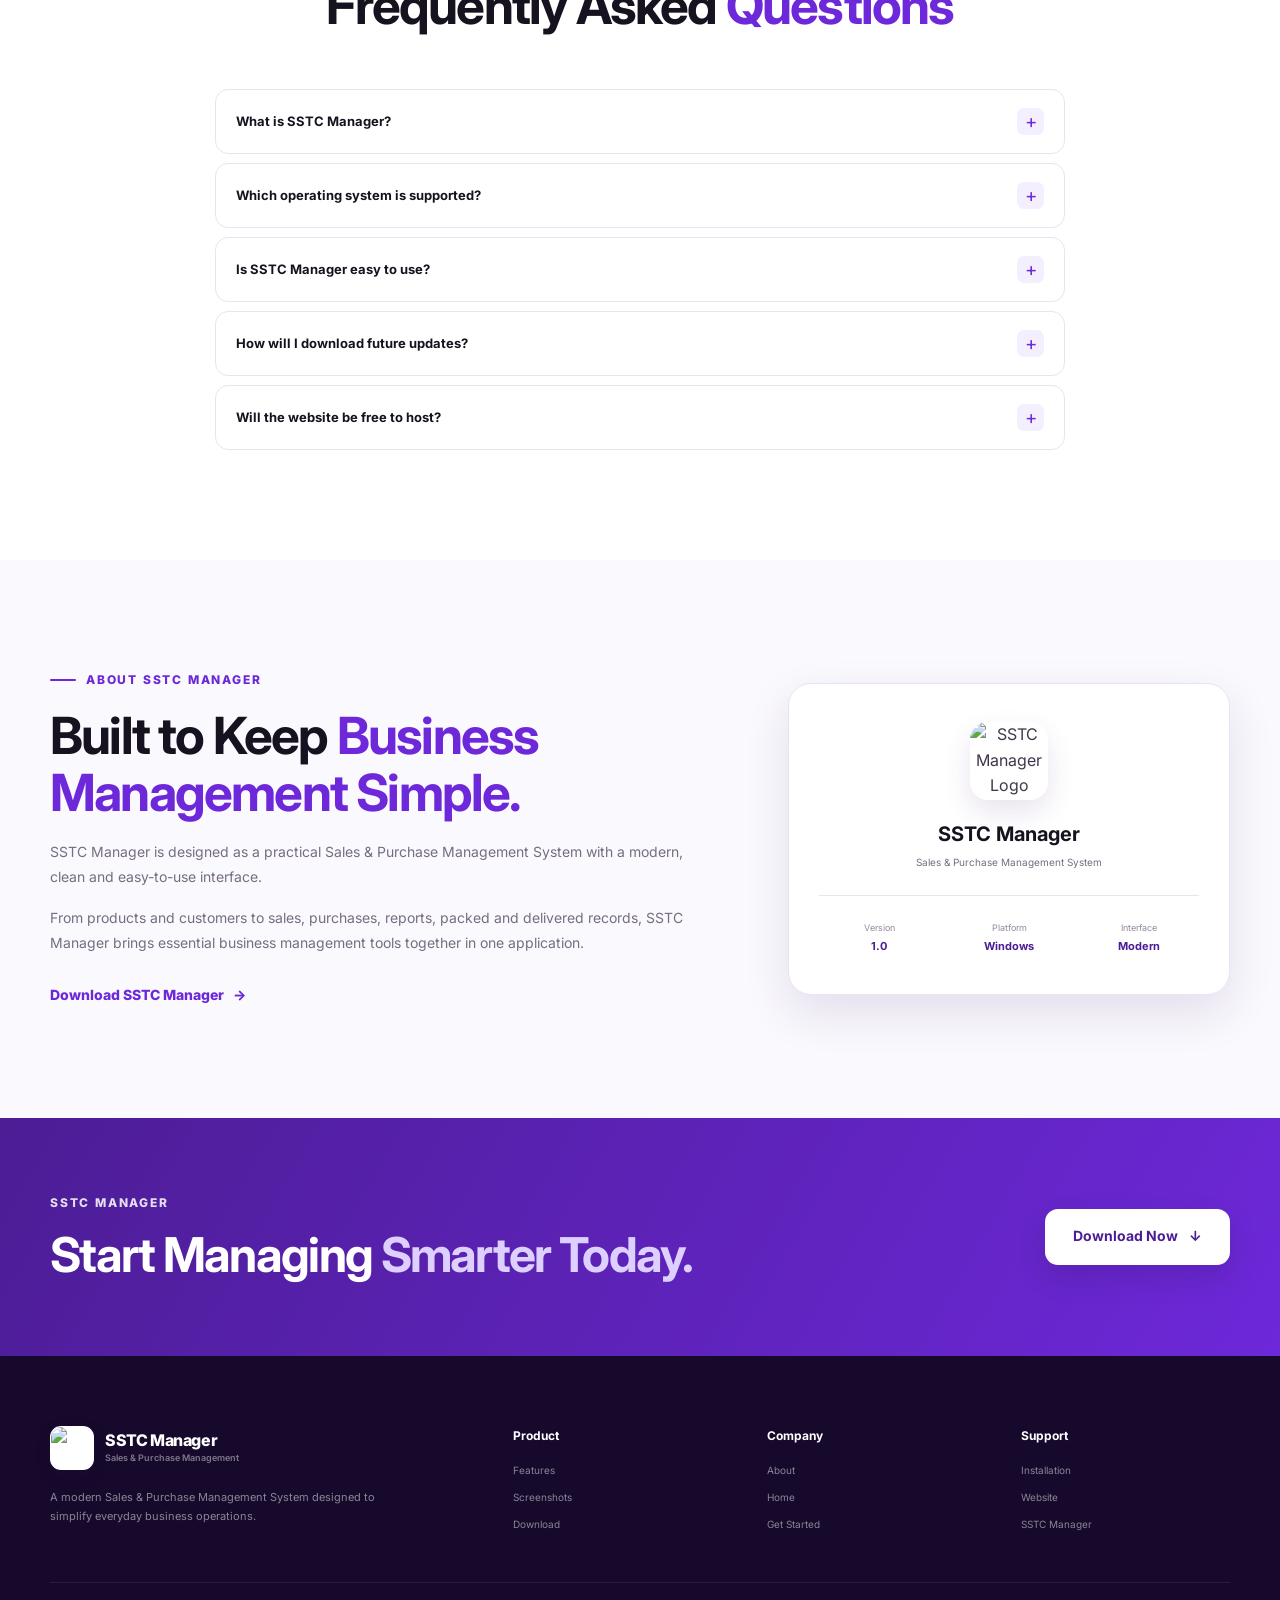
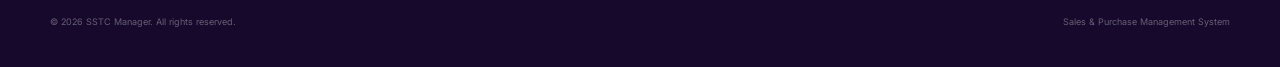
==== commit e8dbb237: "Update index.html" ====
--- a/index.html
+++ b/index.html
@@ -1,3 +1,4 @@
+
 <!DOCTYPE html>
 <html lang="en">
 <head>
@@ -6,17 +7,19 @@
 
     <meta
         name="description"
-        content="SSTC Manager - Professional Sales & Purchase Management System for Windows."
+        content="Download SSTC Manager, official Windows sales and purchase management software for products, customers, sales, purchases, packed orders, delivered orders and reports."
     >
 
     <meta
         name="keywords"
-        content="SSTC Manager, sales management, purchase management, inventory, business management"
+        content="SSTC Manager download, SSTC Manager Windows, SSTC Manager official download, sales and purchase management software, sales management software, purchase management software, inventory management software, business management software"
     >
 
     <meta name="author" content="SSTC Manager">
 
-    <title>SSTC Manager – Official Download | Sales & Purchase Management Software</title>,
+    <title>SSTC Manager – Official Download | Sales & Purchase Management Software</title>
+
+
 
     <!-- =====================================================
          GOOGLE FONT
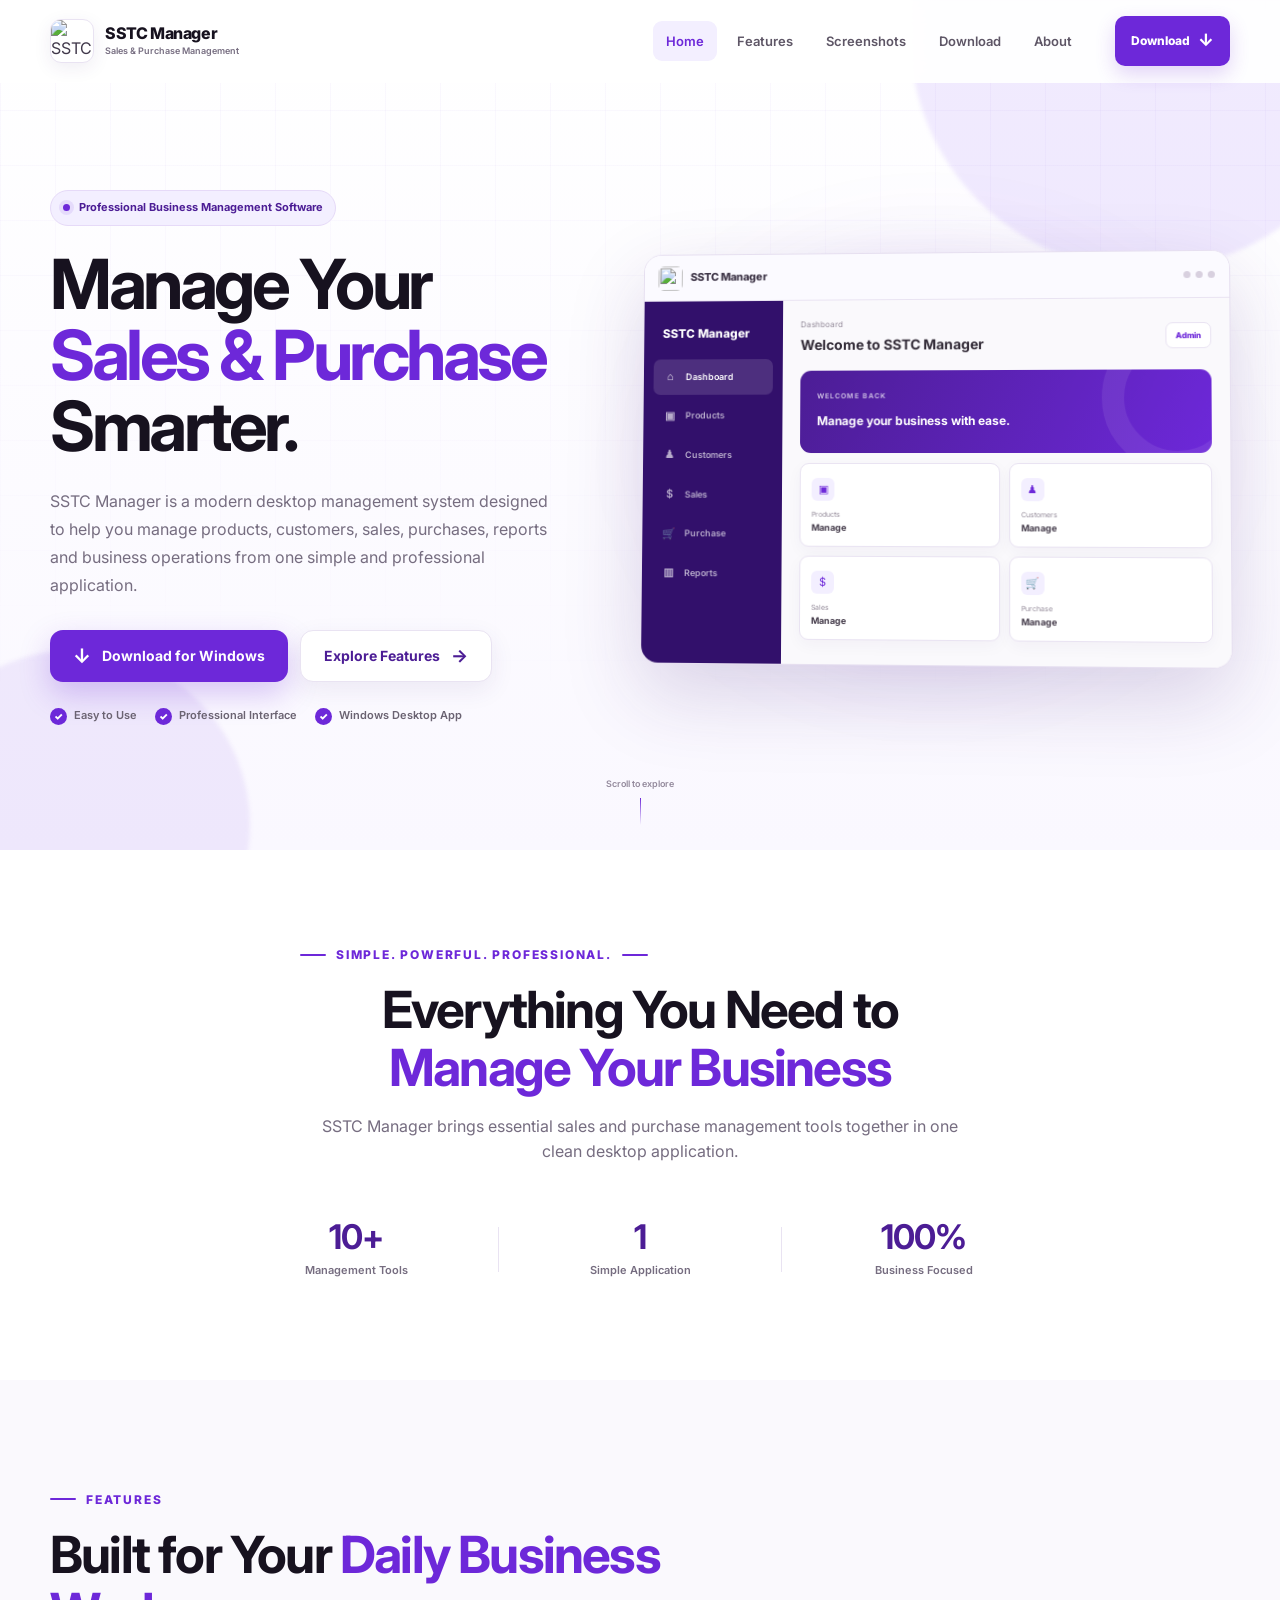
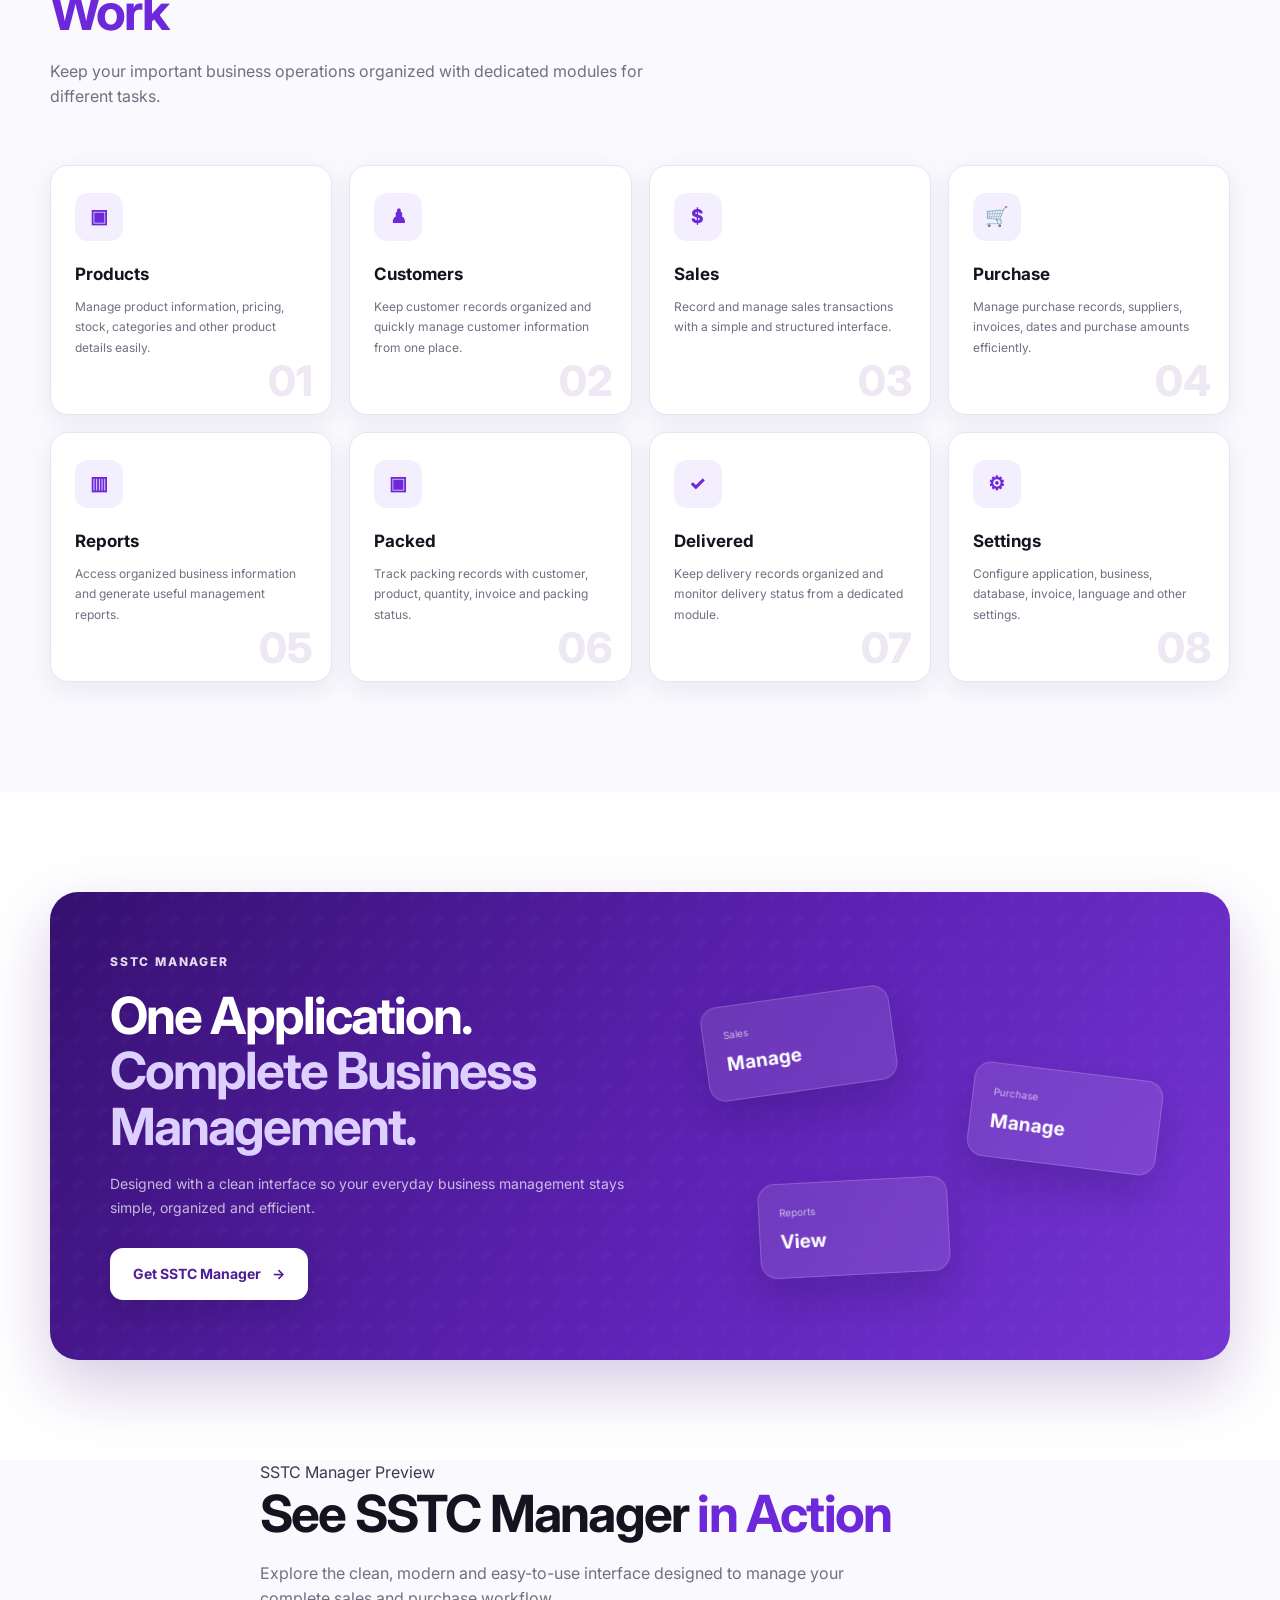
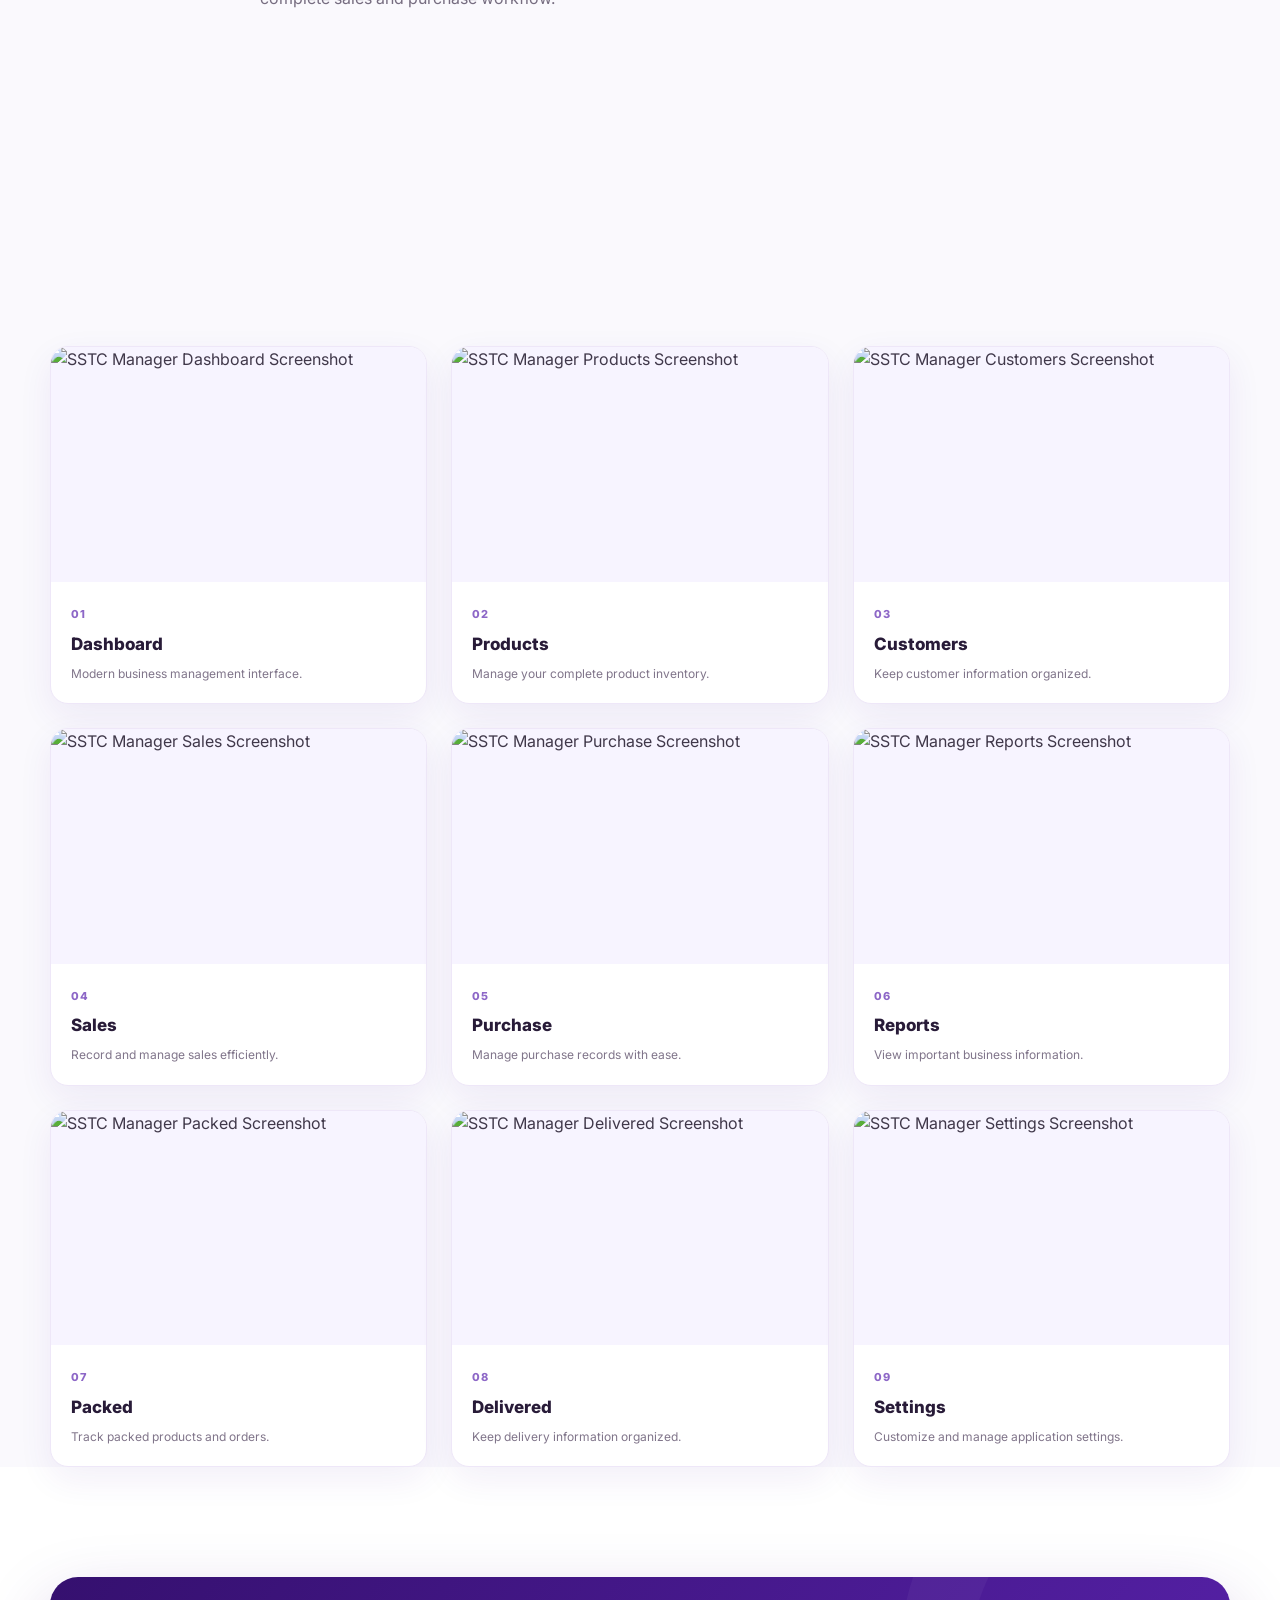
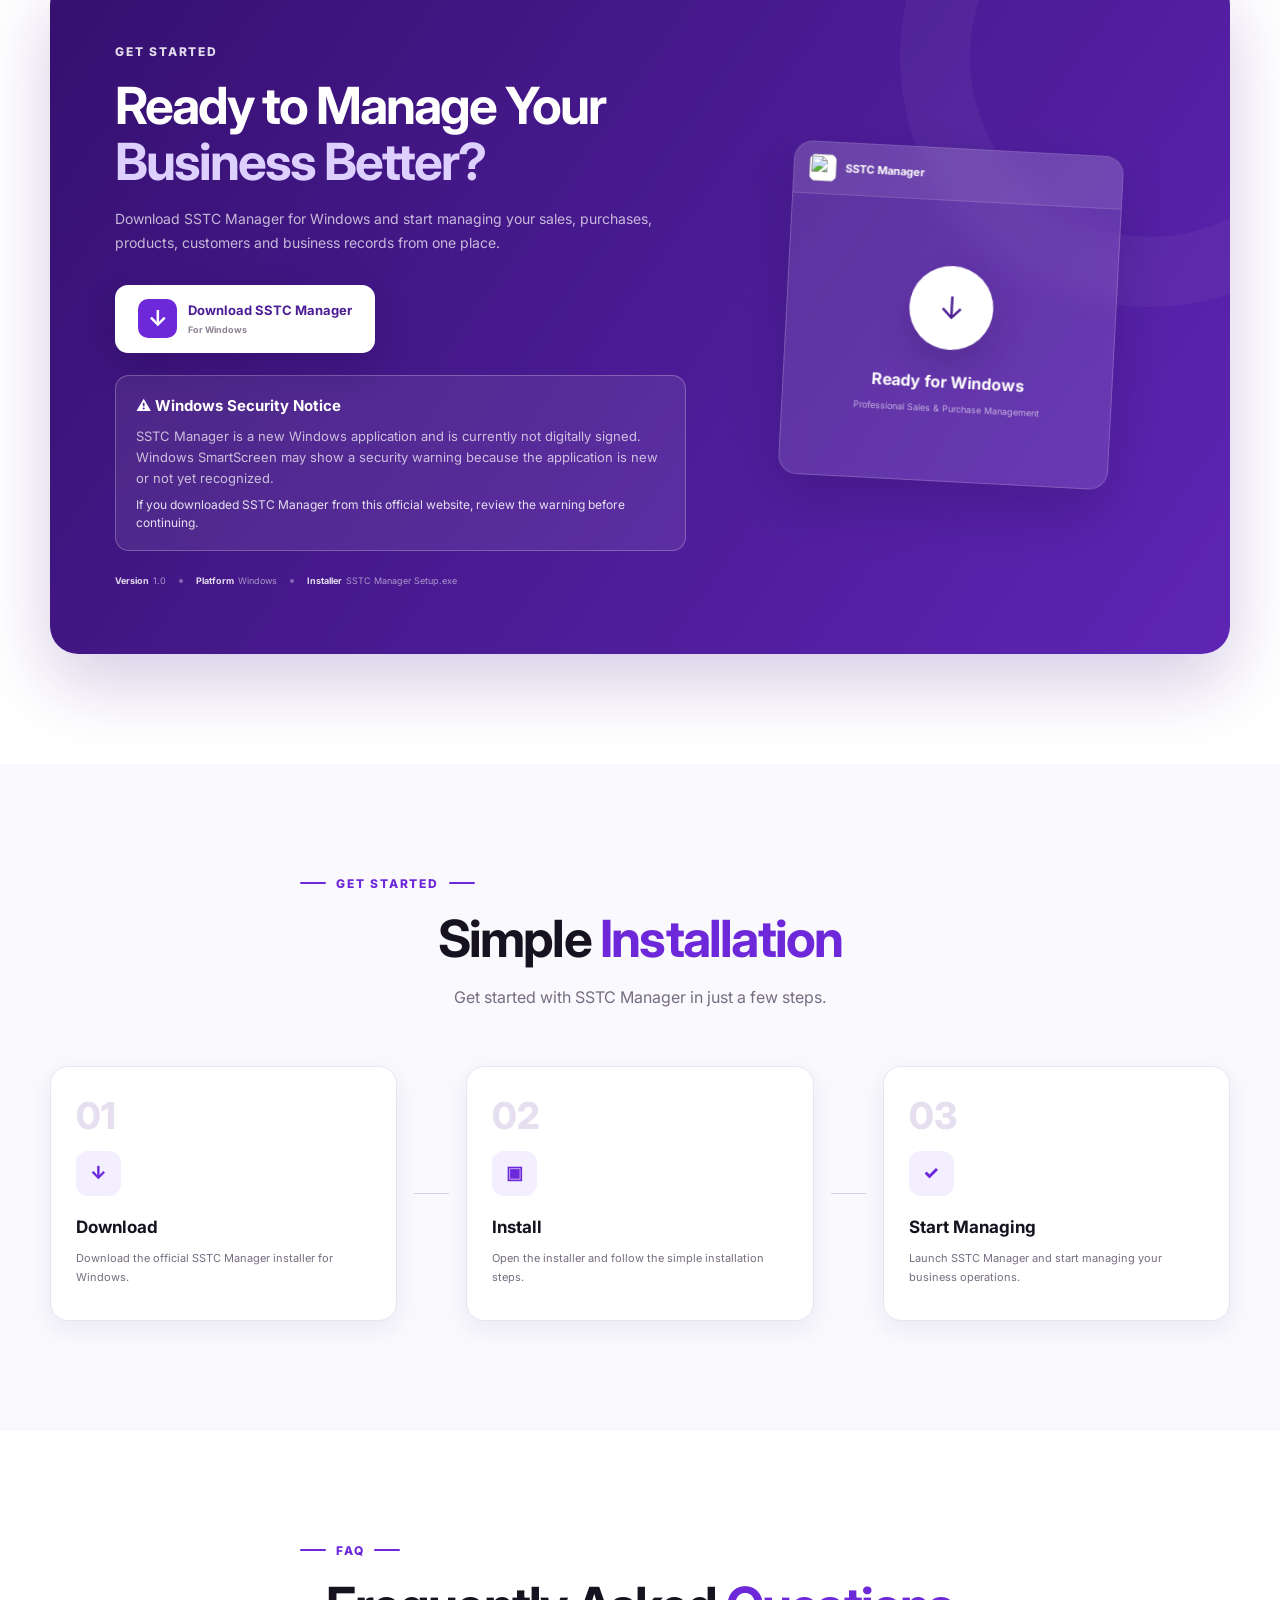
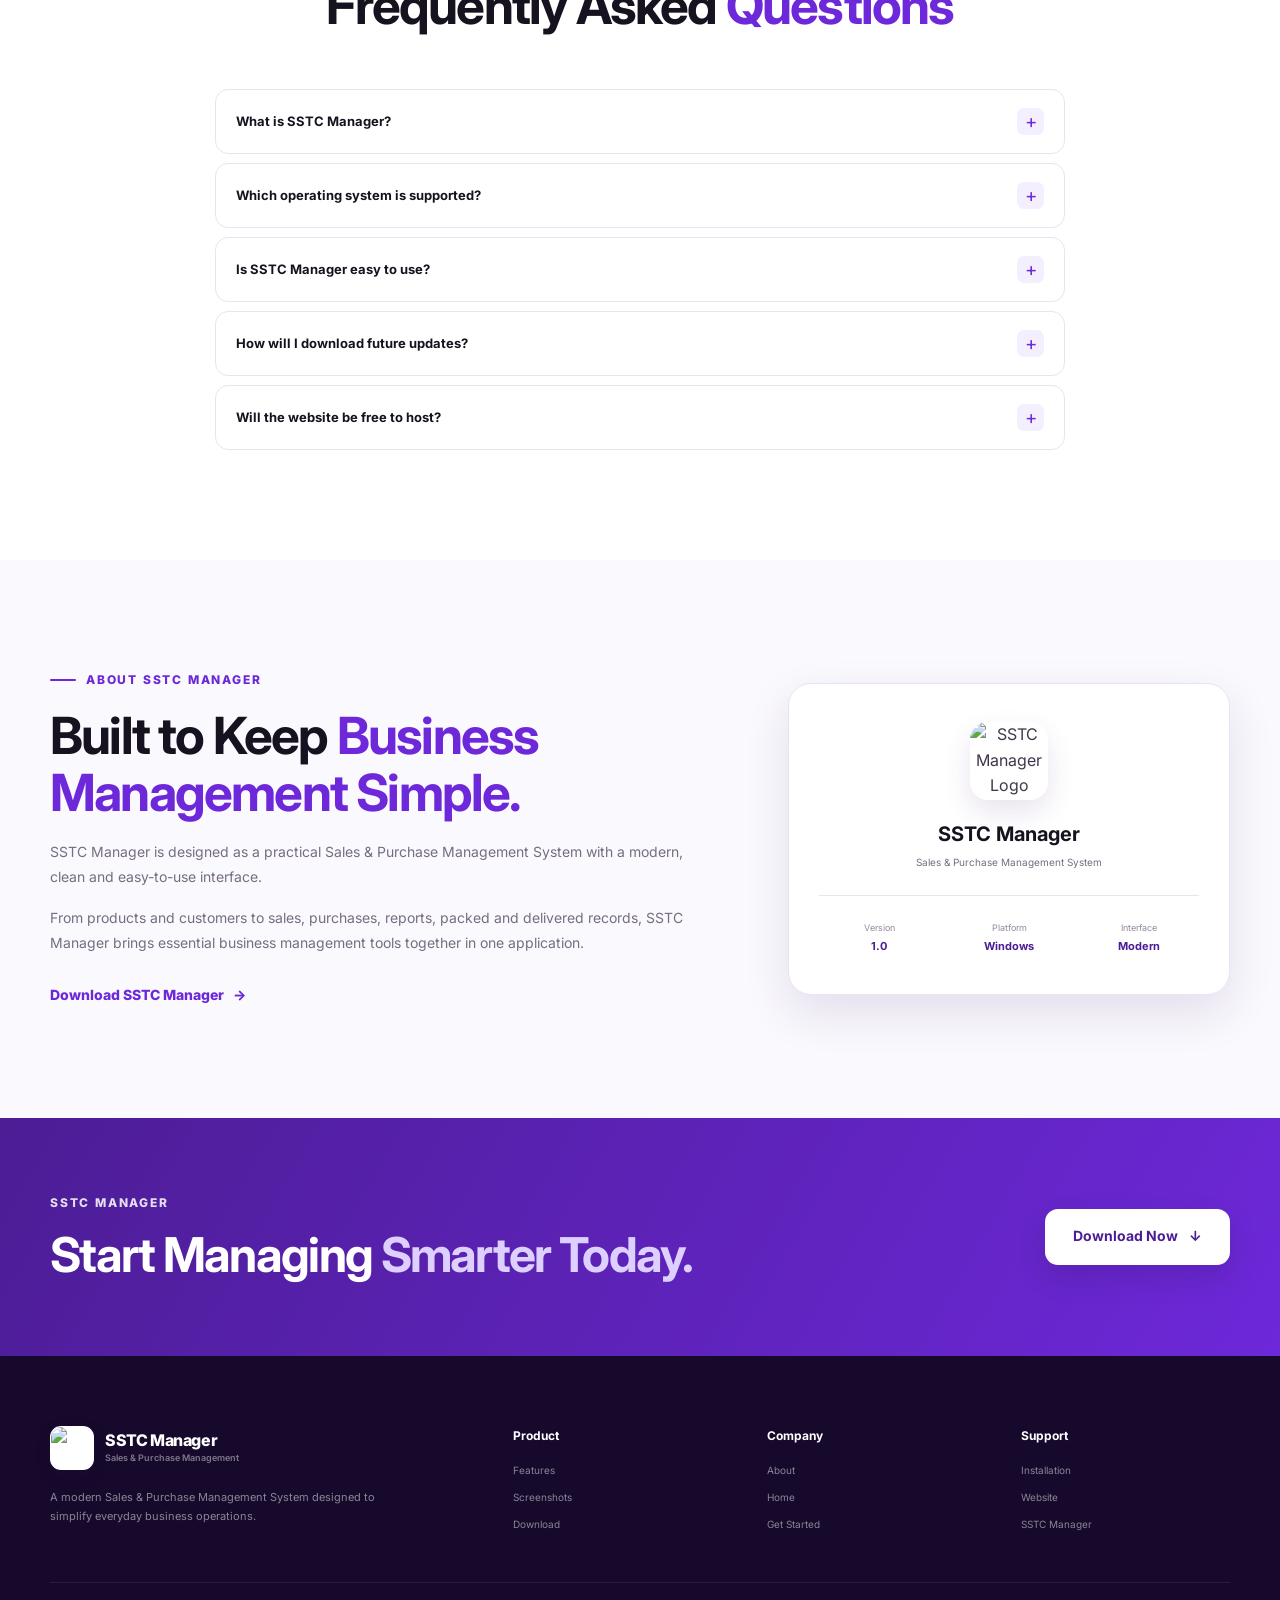
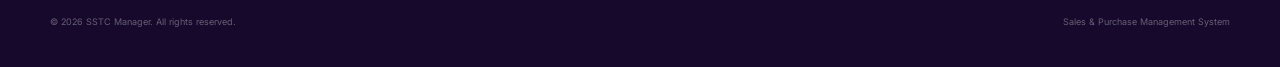
==== commit 5ff78bd8: "Update index.html" ====
--- a/index.html
+++ b/index.html
@@ -16,6 +16,12 @@
     >
 
     <meta name="author" content="SSTC Manager">
+    <meta property="og:title" content="SSTC Manager – Official Download">
+<meta property="og:description" content="Download SSTC Manager, official Windows sales and purchase management software for products, customers, sales, purchases, packed orders, delivered orders and reports.">
+<meta property="og:type" content="website">
+<meta property="og:url" content="https://kakug292012-max.github.io/SSTC-Manager-Website/">
+<meta property="og:site_name" content="SSTC Manager">
+    <link rel="canonical" href="https://kakug292012-max.github.io/SSTC-Manager-Website/">
 
     <title>SSTC Manager – Official Download | Sales & Purchase Management Software</title>
 
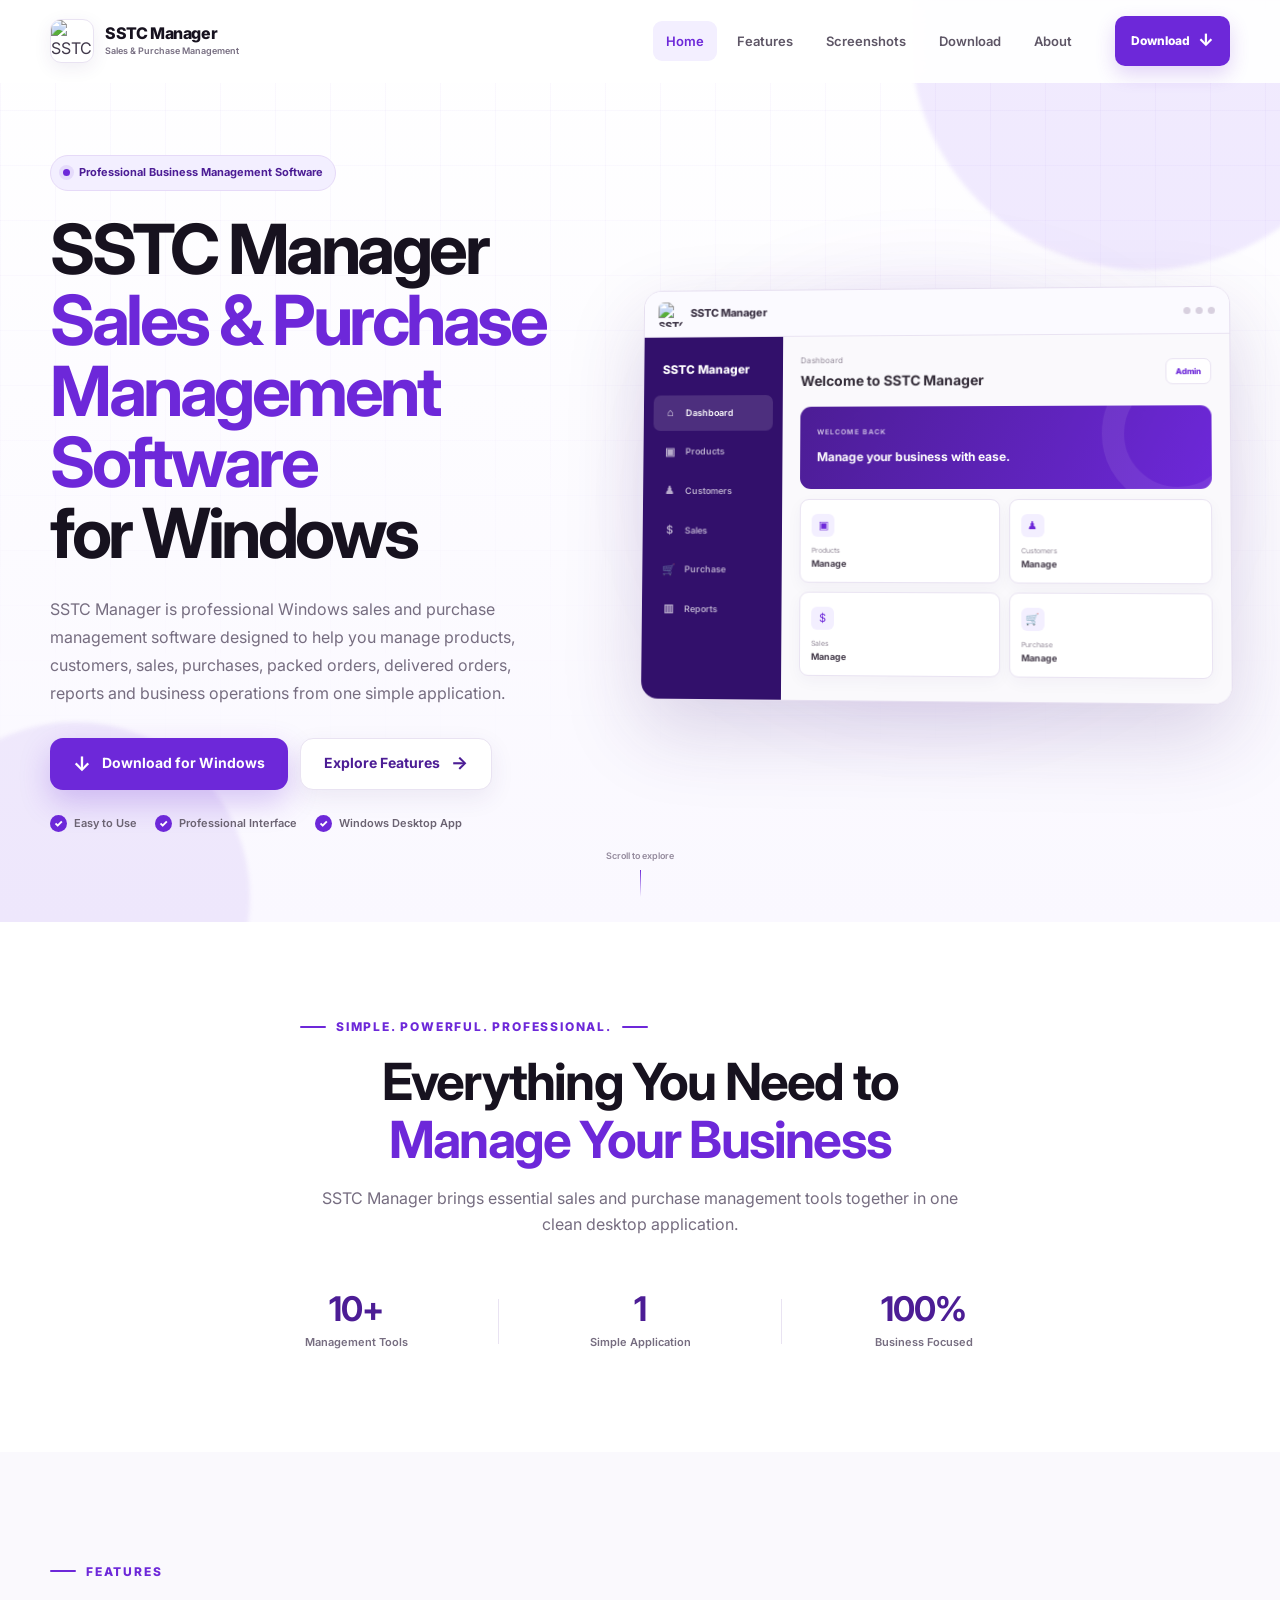
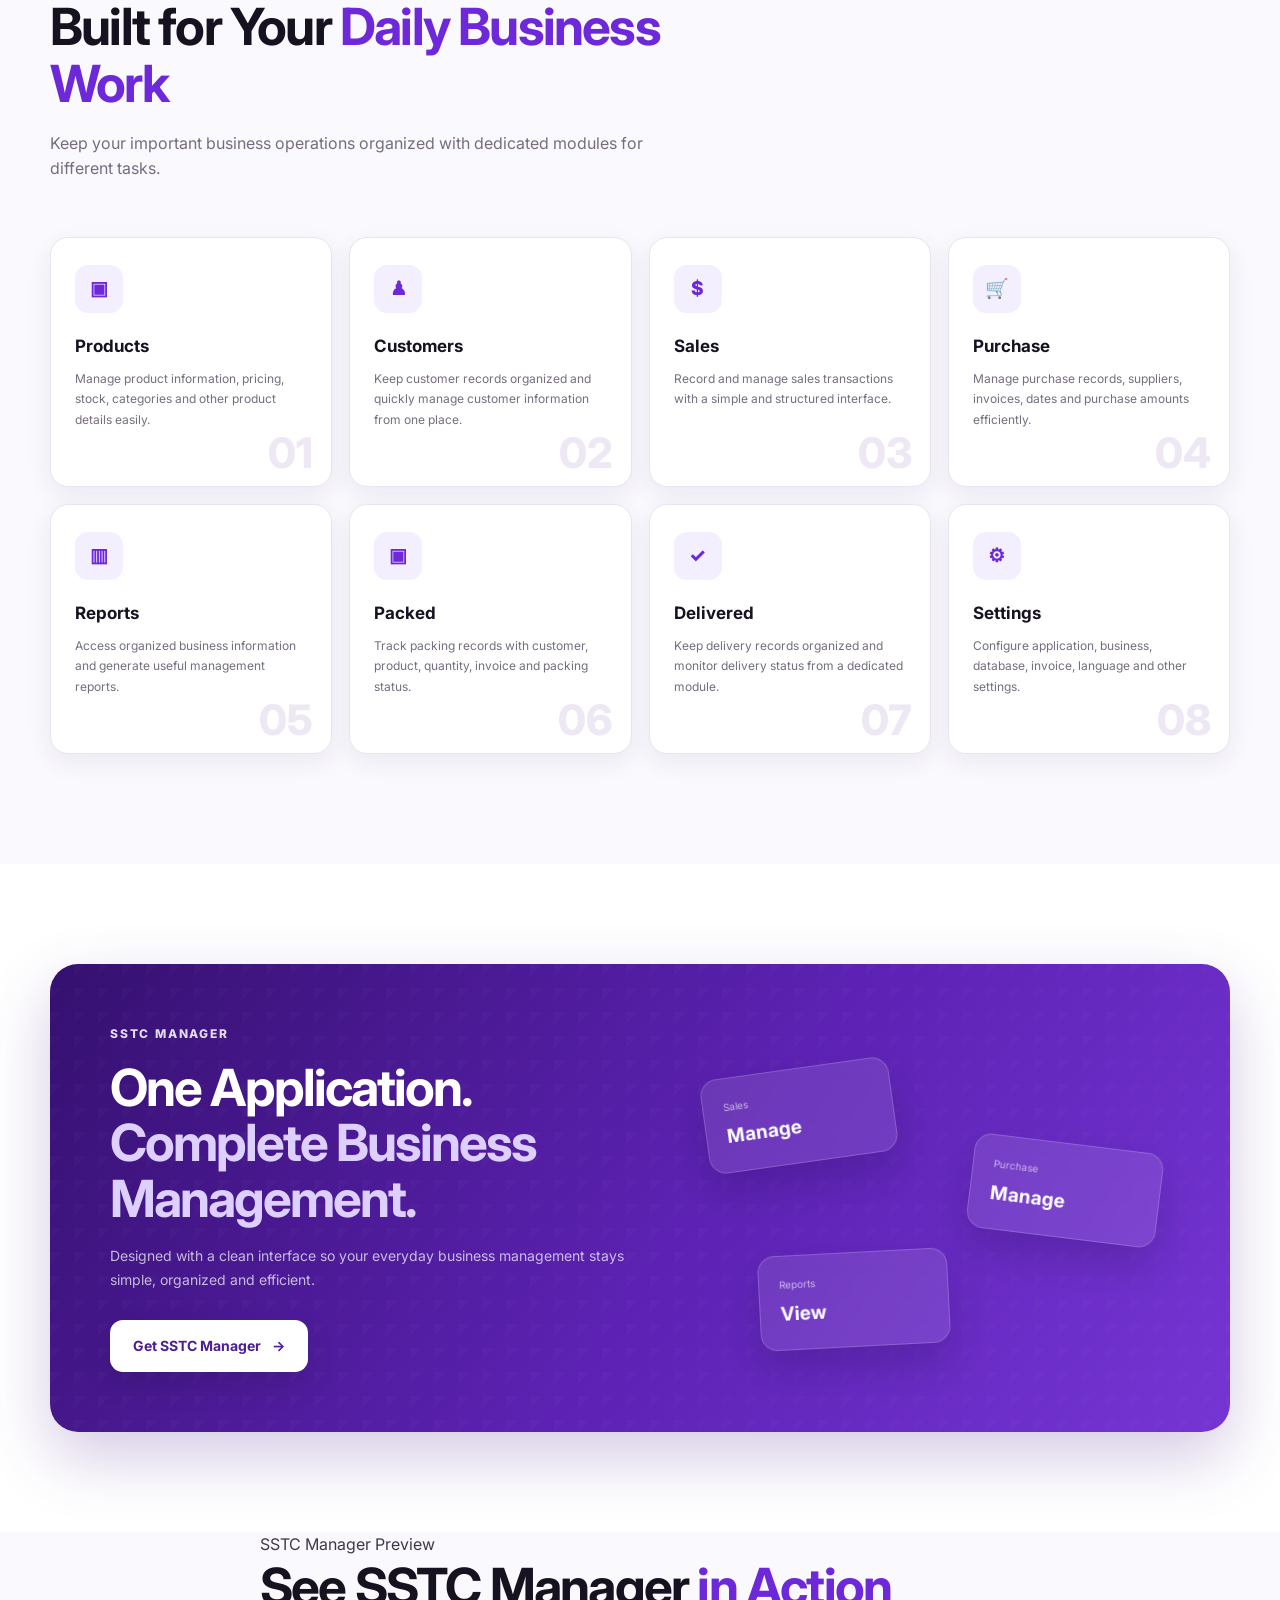
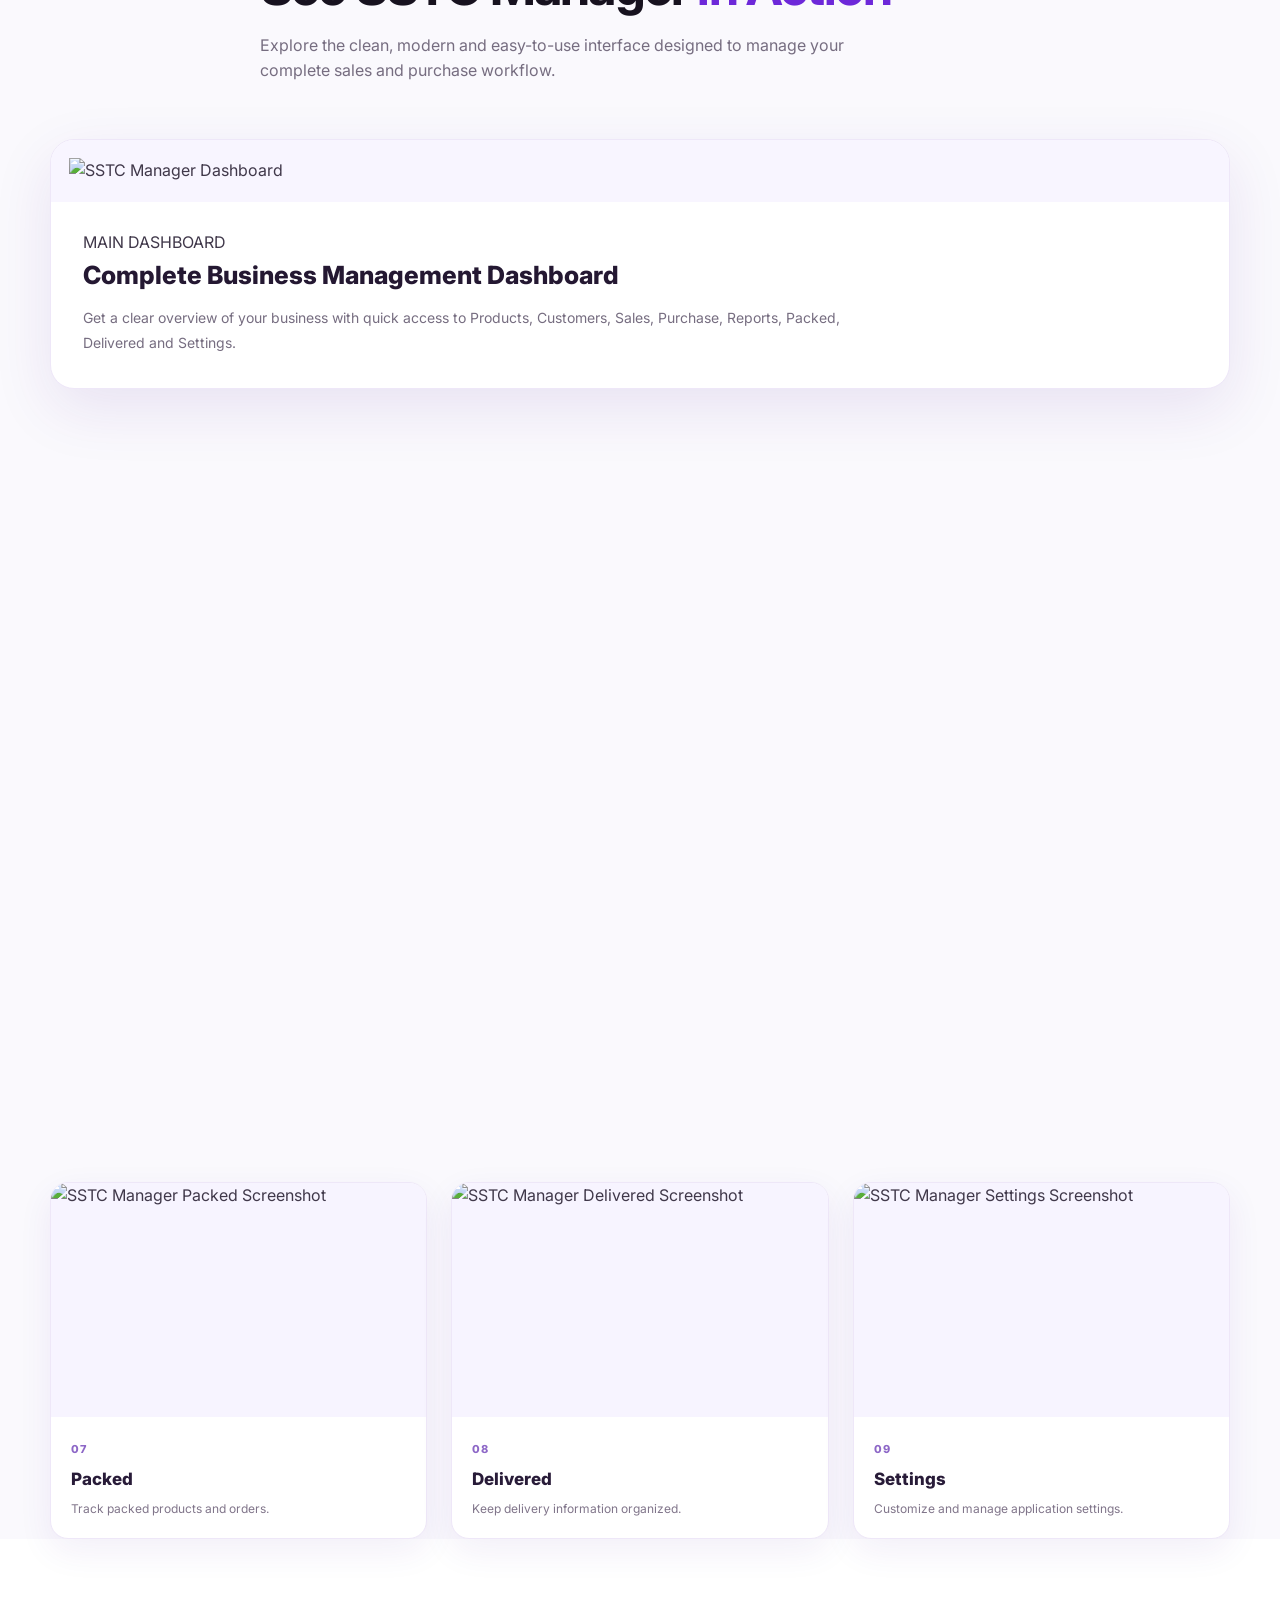
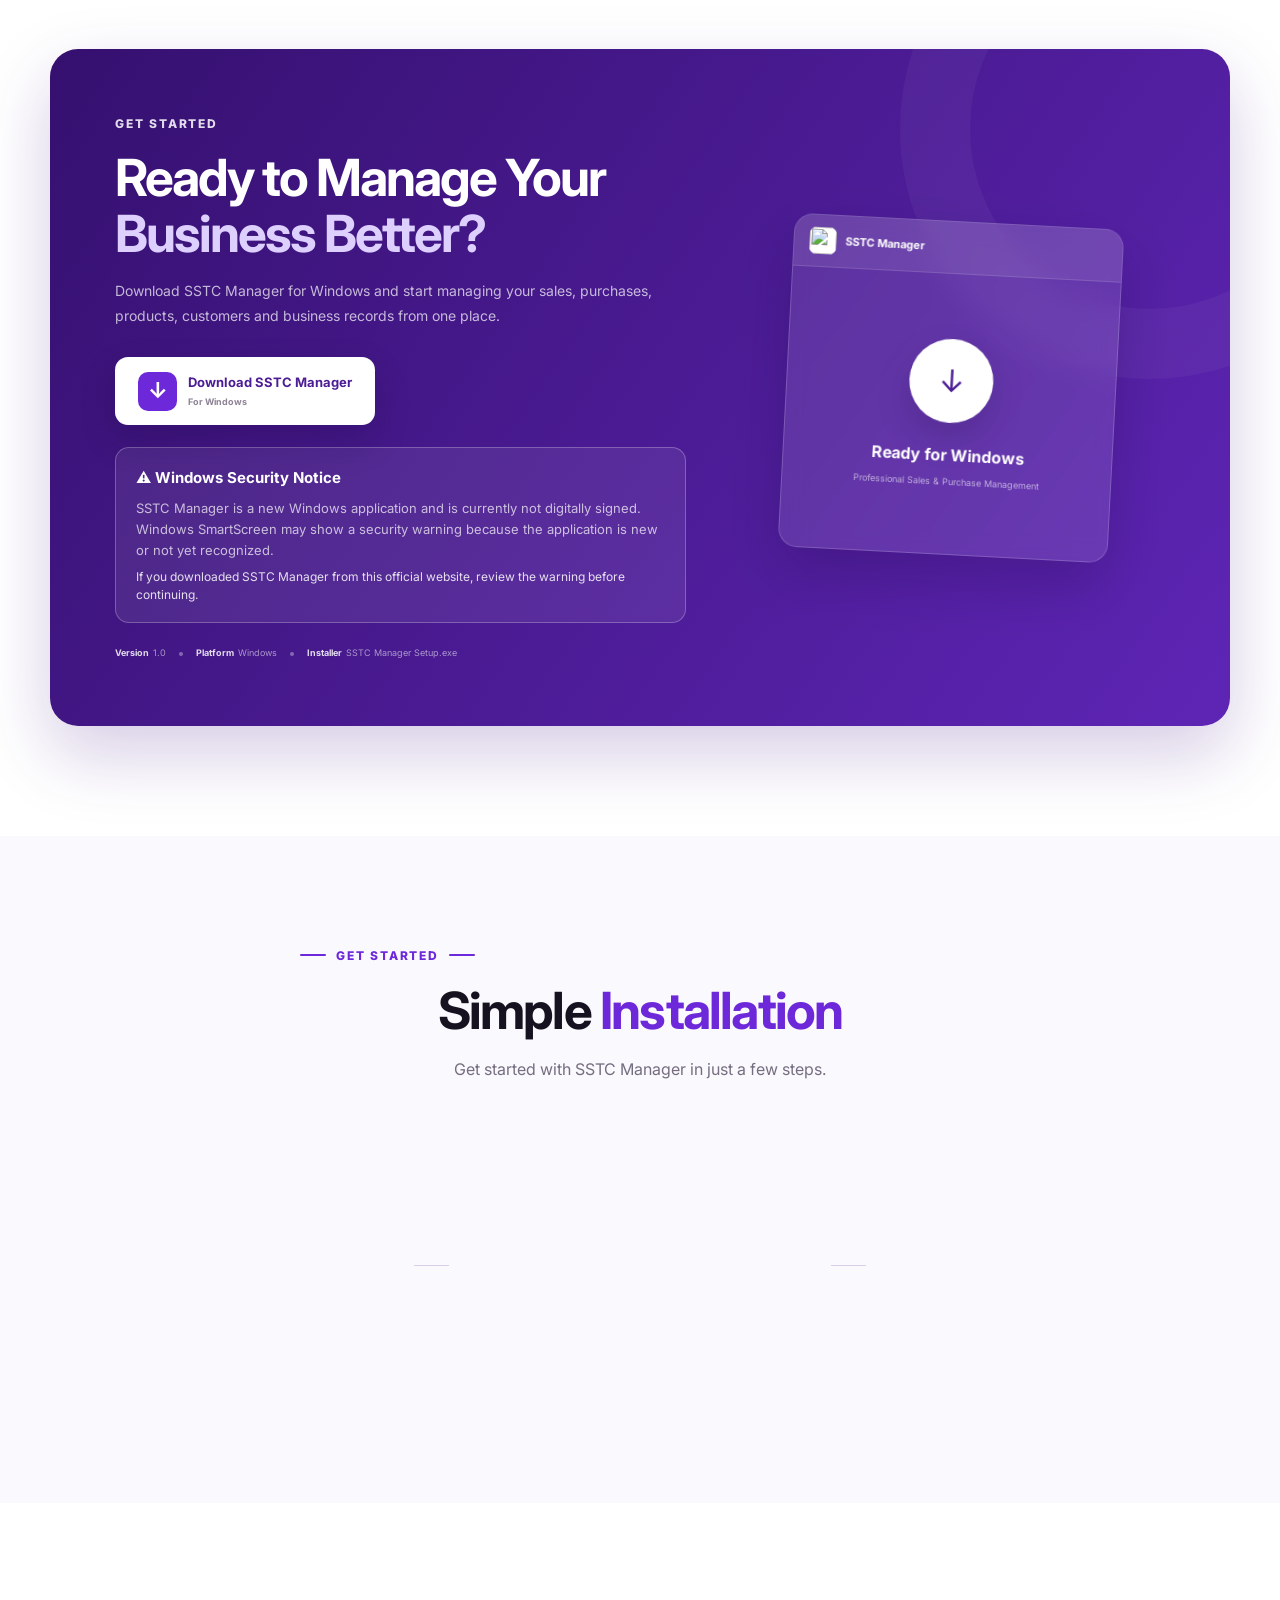
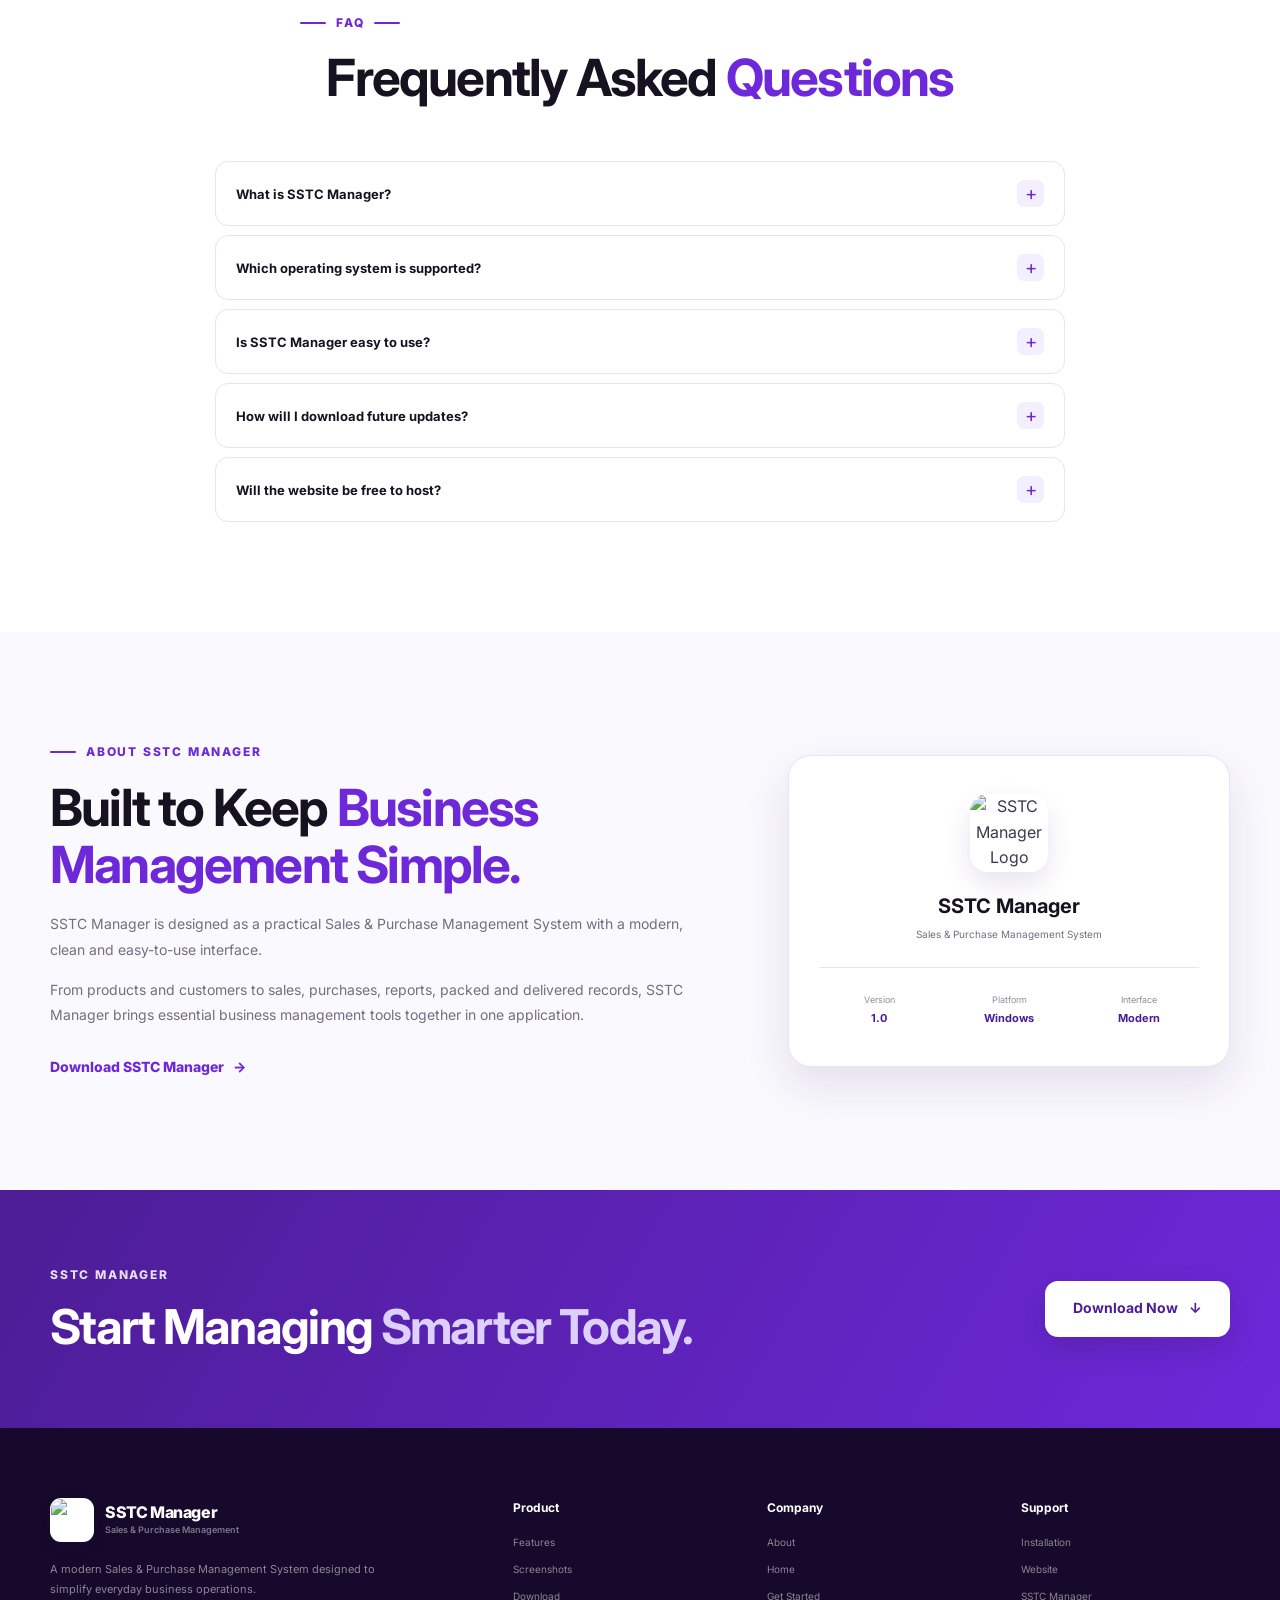
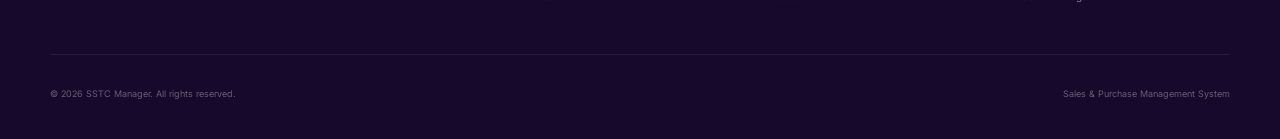
==== commit aa736689: "Update index.html" ====
--- a/index.html
+++ b/index.html
@@ -236,361 +236,357 @@
         <!-- =================================================
              HERO SECTION
         ================================================== -->
-        <section
-            class="hero"
-            id="home"
-        >
-
-            <div class="hero-background">
-
-                <div class="hero-glow glow-one"></div>
-
-                <div class="hero-glow glow-two"></div>
-
-                <div class="hero-grid"></div>
+    <section
+    class="hero"
+    id="home"
+>
+
+    <div class="hero-background">
+
+        <div class="hero-glow glow-one"></div>
+
+        <div class="hero-glow glow-two"></div>
+
+        <div class="hero-grid"></div>
+
+    </div>
+
+
+    <div class="container hero-container">
+
+        <!-- Hero Text -->
+        <div class="hero-content">
+
+            <div class="hero-badge">
+
+                <span class="badge-dot"></span>
+
+                Professional Business Management Software
 
             </div>
 
 
-            <div class="container hero-container">
-
-                <!-- Hero Text -->
-                <div class="hero-content">
-
-                    <div class="hero-badge">
-
-                        <span class="badge-dot"></span>
-
-                        Professional Business Management Software
-
-                    </div>
-
-
-                    <h1>
-
-                        Manage Your
+            <h1>
+
+                SSTC Manager
+
+                <span>
+                    Sales & Purchase Management Software
+                </span>
+
+                for Windows
+
+            </h1>
+
+
+            <p class="hero-description">
+
+                SSTC Manager is professional Windows sales and purchase
+                management software designed to help you manage products,
+                customers, sales, purchases, packed orders, delivered orders,
+                reports and business operations from one simple application.
+
+            </p>
+
+
+            <div class="hero-buttons">
+
+                <a
+                    href="#download"
+                    class="btn btn-primary"
+                >
+
+                    <span class="btn-icon">
+                        ↓
+                    </span>
+
+                    Download for Windows
+
+                </a>
+
+
+                <a
+                    href="#features"
+                    class="btn btn-secondary"
+                >
+
+                    Explore Features
+
+                    <span class="btn-arrow">
+                        →
+                    </span>
+
+                </a>
+
+            </div>
+
+
+            <!-- Trust Info -->
+            <div class="hero-trust">
+
+                <div class="trust-item">
+
+                    <span class="trust-icon">
+                        ✓
+                    </span>
+
+                    Easy to Use
+
+                </div>
+
+
+                <div class="trust-item">
+
+                    <span class="trust-icon">
+                        ✓
+                    </span>
+
+                    Professional Interface
+
+                </div>
+
+
+                <div class="trust-item">
+
+                    <span class="trust-icon">
+                        ✓
+                    </span>
+
+                    Windows Desktop App
+
+                </div>
+
+            </div>
+
+        </div>
+
+
+        <!-- Hero App Preview -->
+        <div class="hero-preview">
+
+            <div class="preview-glow"></div>
+
+
+            <div class="app-window">
+
+                <div class="window-topbar">
+
+                    <div class="window-brand">
+
+                        <div class="window-logo">
+
+                            <img
+                                src="assets/logo.png"
+                                alt="SSTC Manager logo"
+                            >
+
+                        </div>
 
                         <span>
-                            Sales & Purchase
+                            SSTC Manager
                         </span>
 
-                        Smarter.
-
-                    </h1>
-
-
-                    <p class="hero-description">
-
-                        SSTC Manager is a modern desktop management system
-                        designed to help you manage products, customers,
-                        sales, purchases, reports and business operations
-                        from one simple and professional application.
-
-                    </p>
-
-
-                    <div class="hero-buttons">
-
-                        <a
-                            href="#download"
-                            class="btn btn-primary"
-                        >
-
-                            <span class="btn-icon">
-                                ↓
-                            </span>
-
-                            Download for Windows
-
-                        </a>
-
-
-                        <a
-                            href="#features"
-                            class="btn btn-secondary"
-                        >
-
-                            Explore Features
-
-                            <span class="btn-arrow">
-                                →
-                            </span>
-
-                        </a>
-
-                    </div>
-
-
-                    <!-- Trust Info -->
-                    <div class="hero-trust">
-
-                        <div class="trust-item">
-
-                            <span class="trust-icon">
-                                ✓
-                            </span>
-
-                            Easy to Use
-
-                        </div>
-
-
-                        <div class="trust-item">
-
-                            <span class="trust-icon">
-                                ✓
-                            </span>
-
-                            Professional Interface
-
-                        </div>
-
-
-                        <div class="trust-item">
-
-                            <span class="trust-icon">
-                                ✓
-                            </span>
-
-                            Windows Desktop App
-
-                        </div>
-
-                    </div>
-
-                </div>
-
-
-                <!-- Hero App Preview -->
-                <div class="hero-preview">
-
-                    <div class="preview-glow"></div>
-
-
-                    <div class="app-window">
-
-                        <div class="window-topbar">
-
-                            <div class="window-brand">
-
-                                <div class="window-logo">
-
-                                    <img
-                                        src="assets/logo.png"
-                                        alt=""
-                                    >
-
-                                </div>
-
-                                <span>
-                                    SSTC Manager
+                    </div>
+
+
+                    <div class="window-controls">
+
+                        <span></span>
+                        <span></span>
+                        <span></span>
+
+                    </div>
+
+                </div>
+
+
+                <div class="window-body">
+
+                    <aside class="preview-sidebar">
+
+                        <div class="preview-sidebar-title">
+                            SSTC Manager
+                        </div>
+
+
+                        <div class="preview-menu active">
+
+                            <span>
+                                ⌂
+                            </span>
+
+                            Dashboard
+
+                        </div>
+
+
+                        <div class="preview-menu">
+
+                            <span>
+                                ▣
+                            </span>
+
+                            Products
+
+                        </div>
+
+
+                        <div class="preview-menu">
+
+                            <span>
+                                ♟
+                            </span>
+
+                            Customers
+
+                        </div>
+
+
+                        <div class="preview-menu">
+
+                            <span>
+                                $
+                            </span>
+
+                            Sales
+
+                        </div>
+
+
+                        <div class="preview-menu">
+
+                            <span>
+                                🛒
+                            </span>
+
+                            Purchase
+
+                        </div>
+
+
+                        <div class="preview-menu">
+
+                            <span>
+                                ▥
+                            </span>
+
+                            Reports
+
+                        </div>
+
+                    </aside>
+
+
+                    <div class="preview-dashboard">
+
+                        <div class="preview-header">
+
+                            <div>
+
+                                <small>
+                                    Dashboard
+                                </small>
+
+                                <h3>
+                                    Welcome to SSTC Manager
+                                </h3>
+
+                            </div>
+
+
+                            <div class="preview-admin">
+                                Admin
+                            </div>
+
+                        </div>
+
+
+                        <div class="preview-welcome">
+
+                            <div>
+
+                                <small>
+                                    WELCOME BACK
+                                </small>
+
+                                <strong>
+                                    Manage your business with ease.
+                                </strong>
+
+                            </div>
+
+
+                            <div class="welcome-shape"></div>
+
+                        </div>
+
+
+                        <div class="preview-cards">
+
+                            <div class="mini-card">
+
+                                <span class="mini-icon">
+                                    ▣
                                 </span>
 
+                                <small>
+                                    Products
+                                </small>
+
+                                <strong>
+                                    Manage
+                                </strong>
+
                             </div>
 
 
-                            <div class="window-controls">
-
-                                <span></span>
-                                <span></span>
-                                <span></span>
+                            <div class="mini-card">
+
+                                <span class="mini-icon">
+                                    ♟
+                                </span>
+
+                                <small>
+                                    Customers
+                                </small>
+
+                                <strong>
+                                    Manage
+                                </strong>
 
                             </div>
 
-                        </div>
-
-
-                        <div class="window-body">
-
-                            <aside class="preview-sidebar">
-
-                                <div class="preview-sidebar-title">
-                                    SSTC Manager
-                                </div>
-
-
-                                <div class="preview-menu active">
-
-                                    <span>
-                                        ⌂
-                                    </span>
-
-                                    Dashboard
-
-                                </div>
-
-
-                                <div class="preview-menu">
-
-                                    <span>
-                                        ▣
-                                    </span>
-
-                                    Products
-
-                                </div>
-
-
-                                <div class="preview-menu">
-
-                                    <span>
-                                        ♟
-                                    </span>
-
-                                    Customers
-
-                                </div>
-
-
-                                <div class="preview-menu">
-
-                                    <span>
-                                        $
-                                    </span>
-
+
+                            <div class="mini-card">
+
+                                <span class="mini-icon">
+                                    $
+                                </span>
+
+                                <small>
                                     Sales
-
-                                </div>
-
-
-                                <div class="preview-menu">
-
-                                    <span>
-                                        🛒
-                                    </span>
-
+                                </small>
+
+                                <strong>
+                                    Manage
+                                </strong>
+
+                            </div>
+
+
+                            <div class="mini-card">
+
+                                <span class="mini-icon">
+                                    🛒
+                                </span>
+
+                                <small>
                                     Purchase
-
-                                </div>
-
-
-                                <div class="preview-menu">
-
-                                    <span>
-                                        ▥
-                                    </span>
-
-                                    Reports
-
-                                </div>
-
-                            </aside>
-
-
-                            <div class="preview-dashboard">
-
-                                <div class="preview-header">
-
-                                    <div>
-
-                                        <small>
-                                            Dashboard
-                                        </small>
-
-                                        <h3>
-                                            Welcome to SSTC Manager
-                                        </h3>
-
-                                    </div>
-
-
-                                    <div class="preview-admin">
-                                        Admin
-                                    </div>
-
-                                </div>
-
-
-                                <div class="preview-welcome">
-
-                                    <div>
-
-                                        <small>
-                                            WELCOME BACK
-                                        </small>
-
-                                        <strong>
-                                            Manage your business with ease.
-                                        </strong>
-
-                                    </div>
-
-
-                                    <div class="welcome-shape"></div>
-
-                                </div>
-
-
-                                <div class="preview-cards">
-
-                                    <div class="mini-card">
-
-                                        <span class="mini-icon">
-                                            ▣
-                                        </span>
-
-                                        <small>
-                                            Products
-                                        </small>
-
-                                        <strong>
-                                            Manage
-                                        </strong>
-
-                                    </div>
-
-
-                                    <div class="mini-card">
-
-                                        <span class="mini-icon">
-                                            ♟
-                                        </span>
-
-                                        <small>
-                                            Customers
-                                        </small>
-
-                                        <strong>
-                                            Manage
-                                        </strong>
-
-                                    </div>
-
-
-                                    <div class="mini-card">
-
-                                        <span class="mini-icon">
-                                            $
-                                        </span>
-
-                                        <small>
-                                            Sales
-                                        </small>
-
-                                        <strong>
-                                            Manage
-                                        </strong>
-
-                                    </div>
-
-
-                                    <div class="mini-card">
-
-                                        <span class="mini-icon">
-                                            🛒
-                                        </span>
-
-                                        <small>
-                                            Purchase
-                                        </small>
-
-                                        <strong>
-                                            Manage
-                                        </strong>
-
-                                    </div>
-
-                                </div>
+                                </small>
+
+                                <strong>
+                                    Manage
+                                </strong>
 
                             </div>
 
@@ -602,18 +598,22 @@
 
             </div>
 
-
-            <div class="scroll-indicator">
-
-                <span>
-                    Scroll to explore
-                </span>
-
-                <span class="scroll-line"></span>
-
-            </div>
-
-        </section>
+        </div>
+
+    </div>
+
+
+    <div class="scroll-indicator">
+
+        <span>
+            Scroll to explore
+        </span>
+
+        <span class="scroll-line"></span>
+
+    </div>
+
+</section>
 
 
         <!-- =================================================
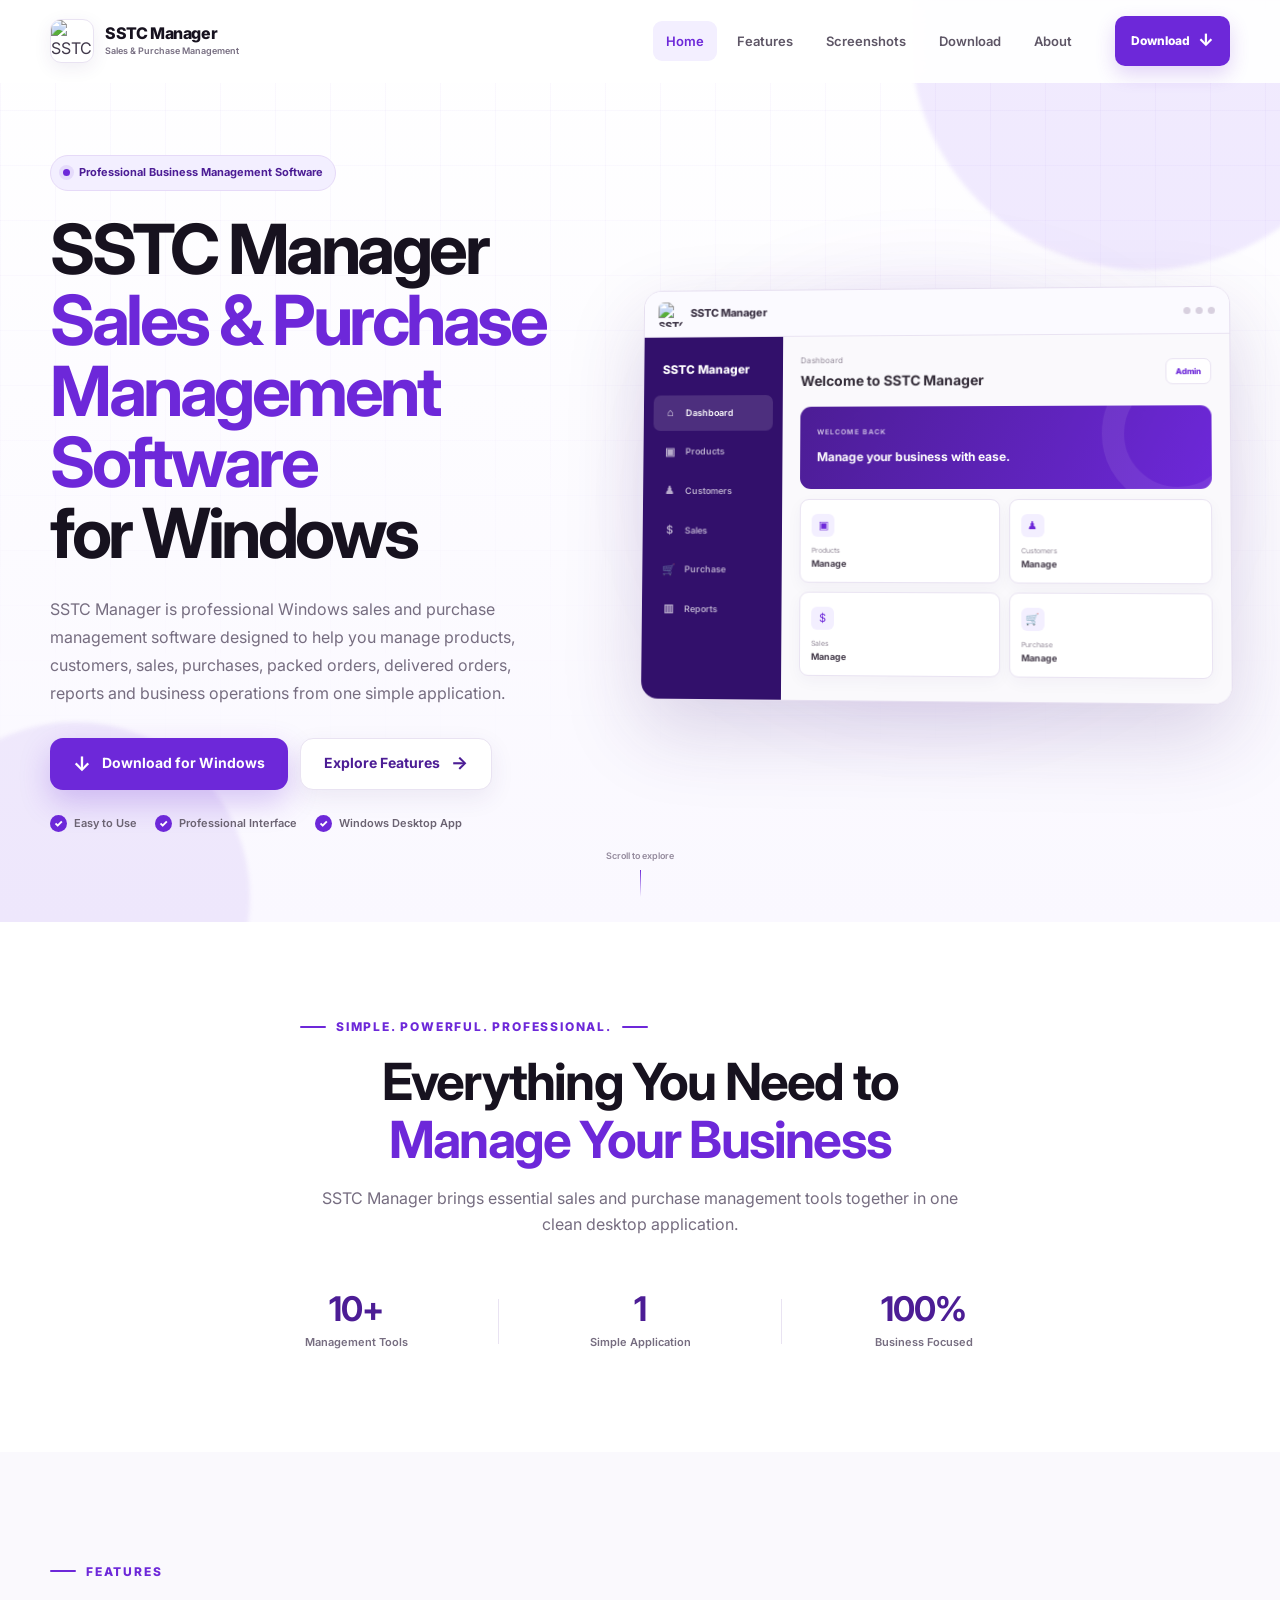
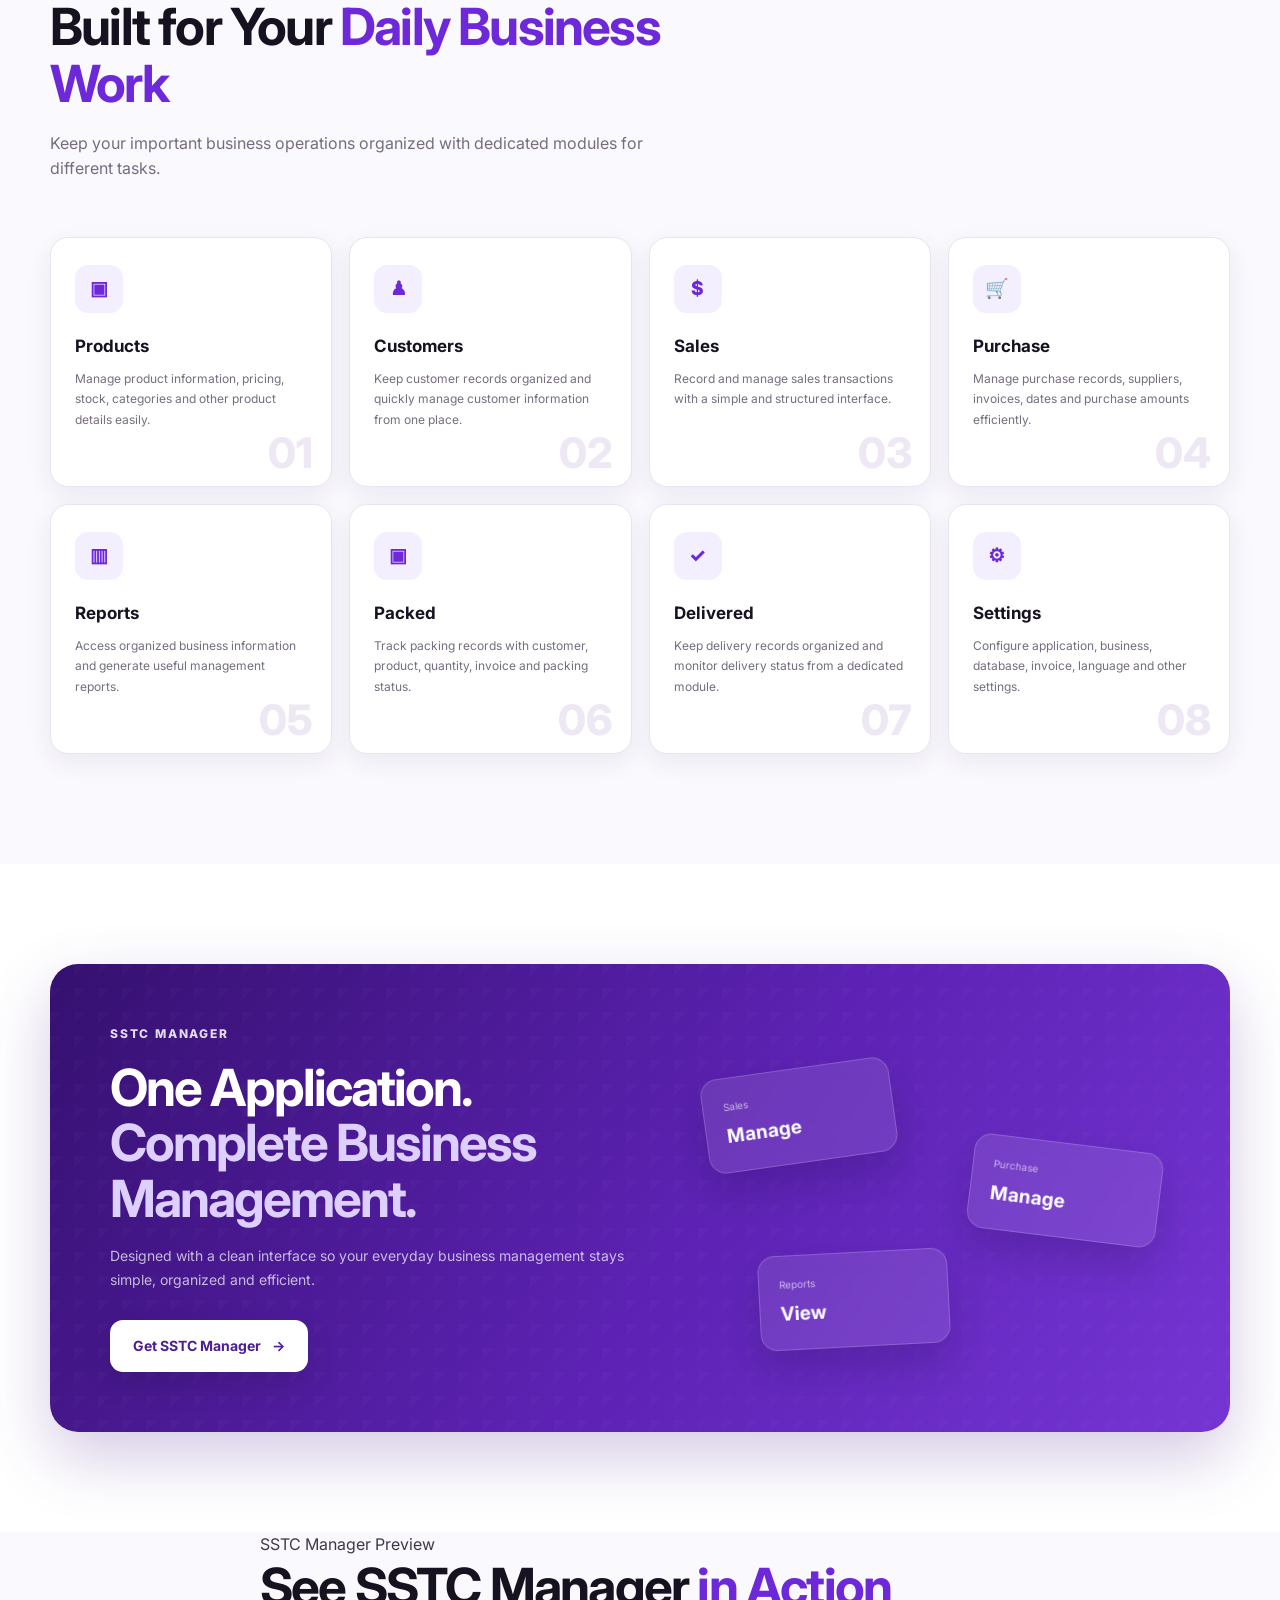
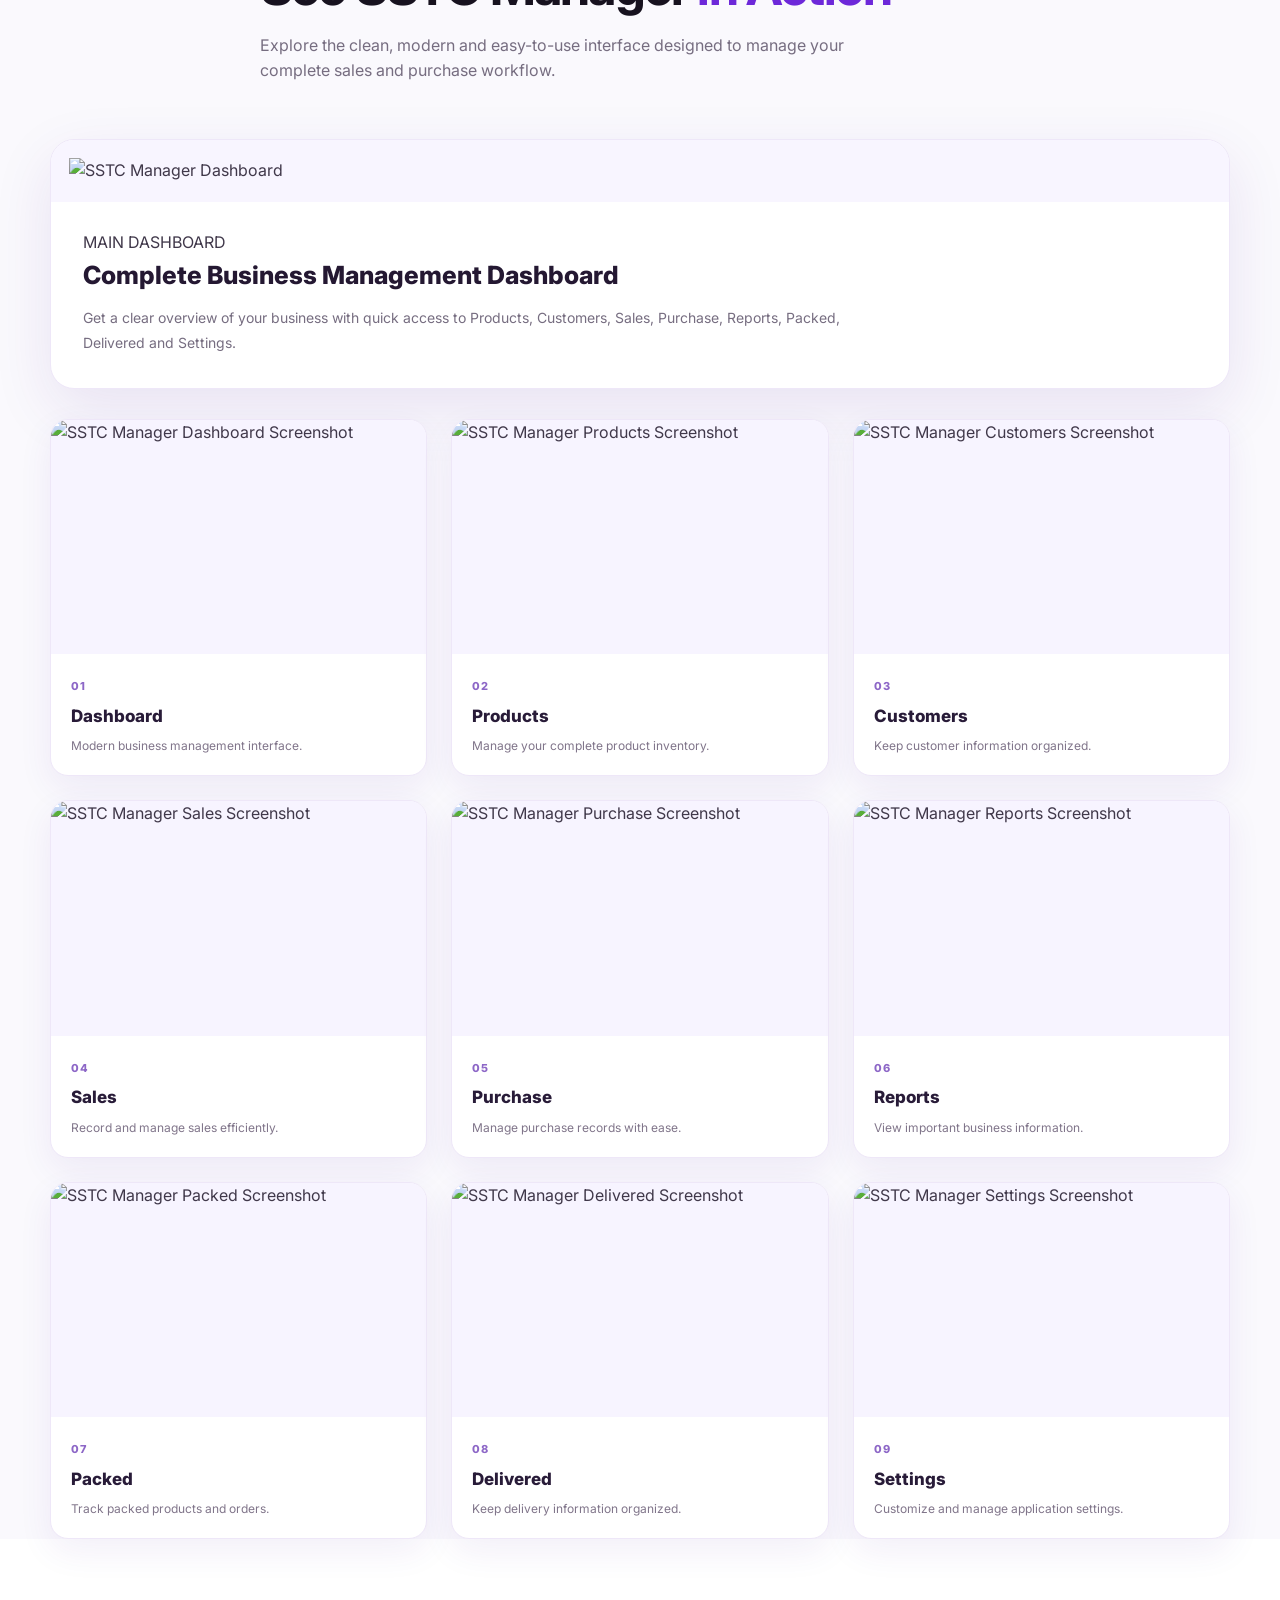
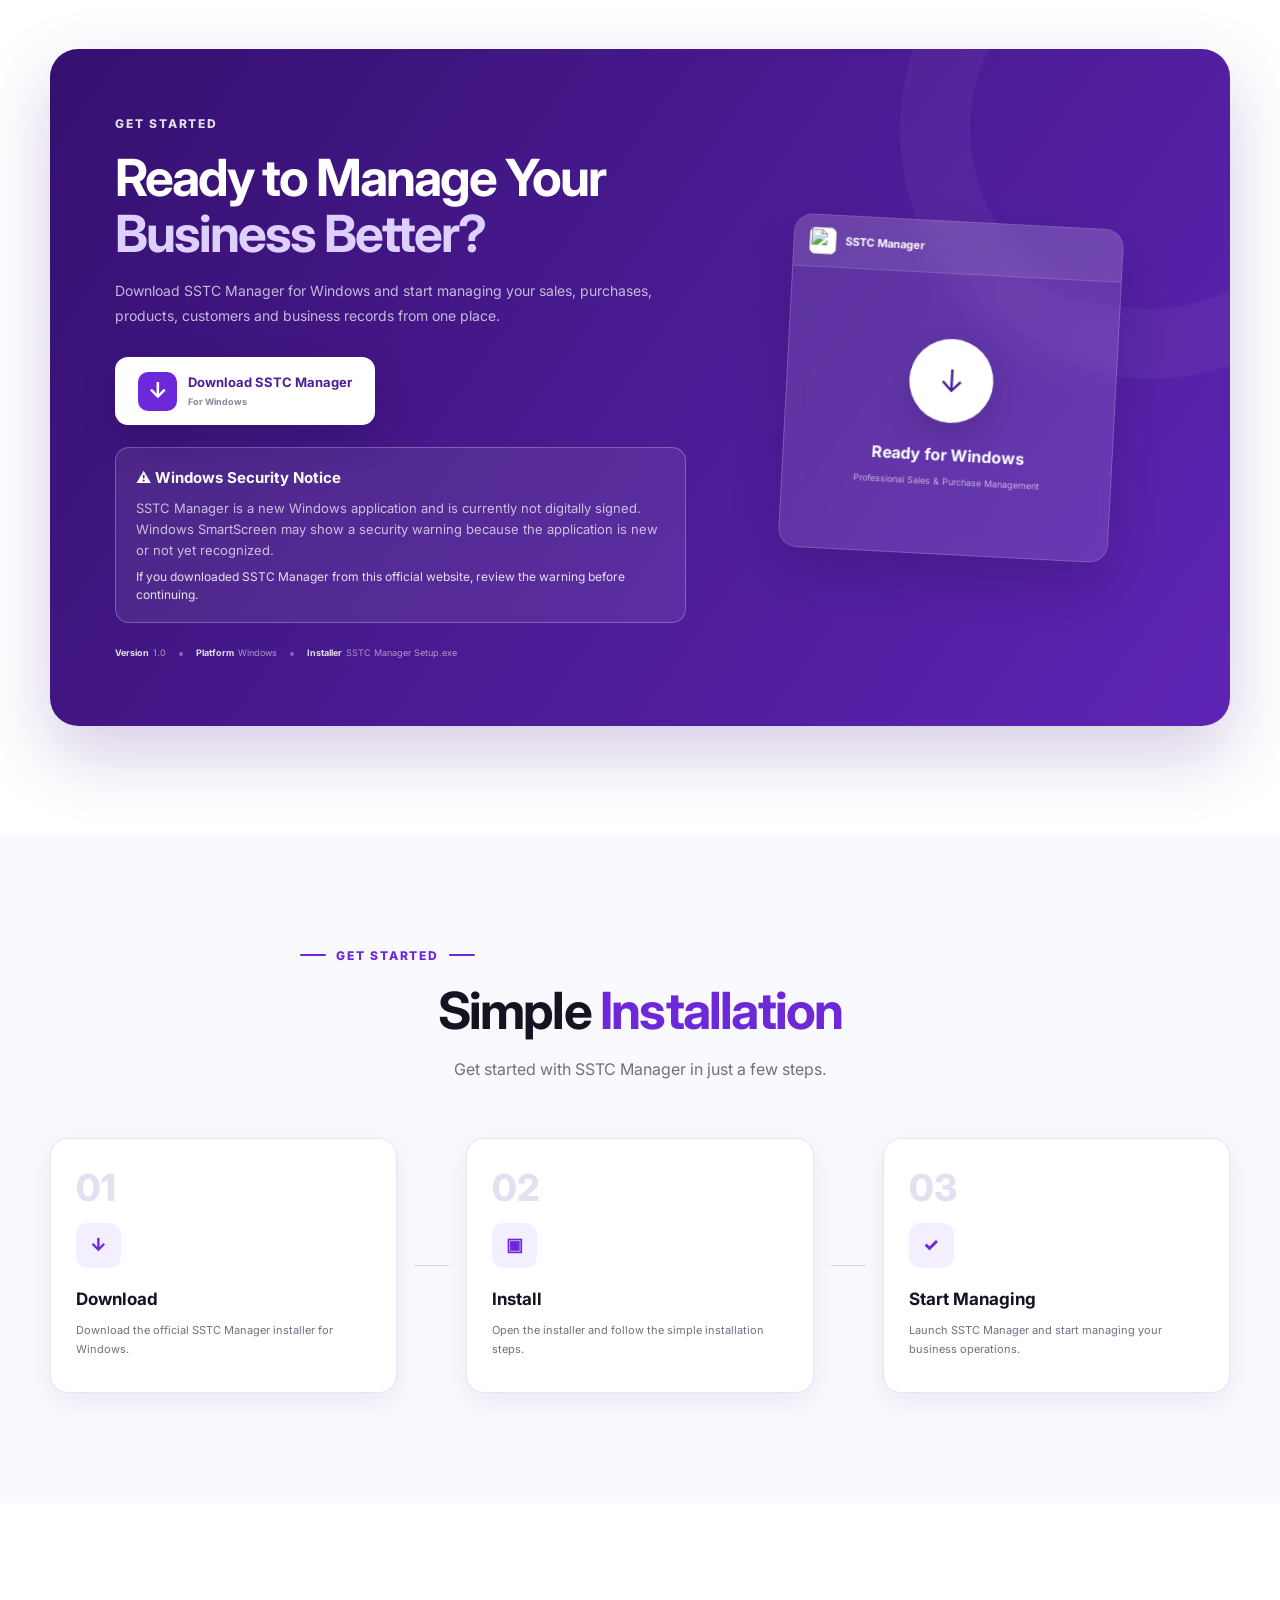
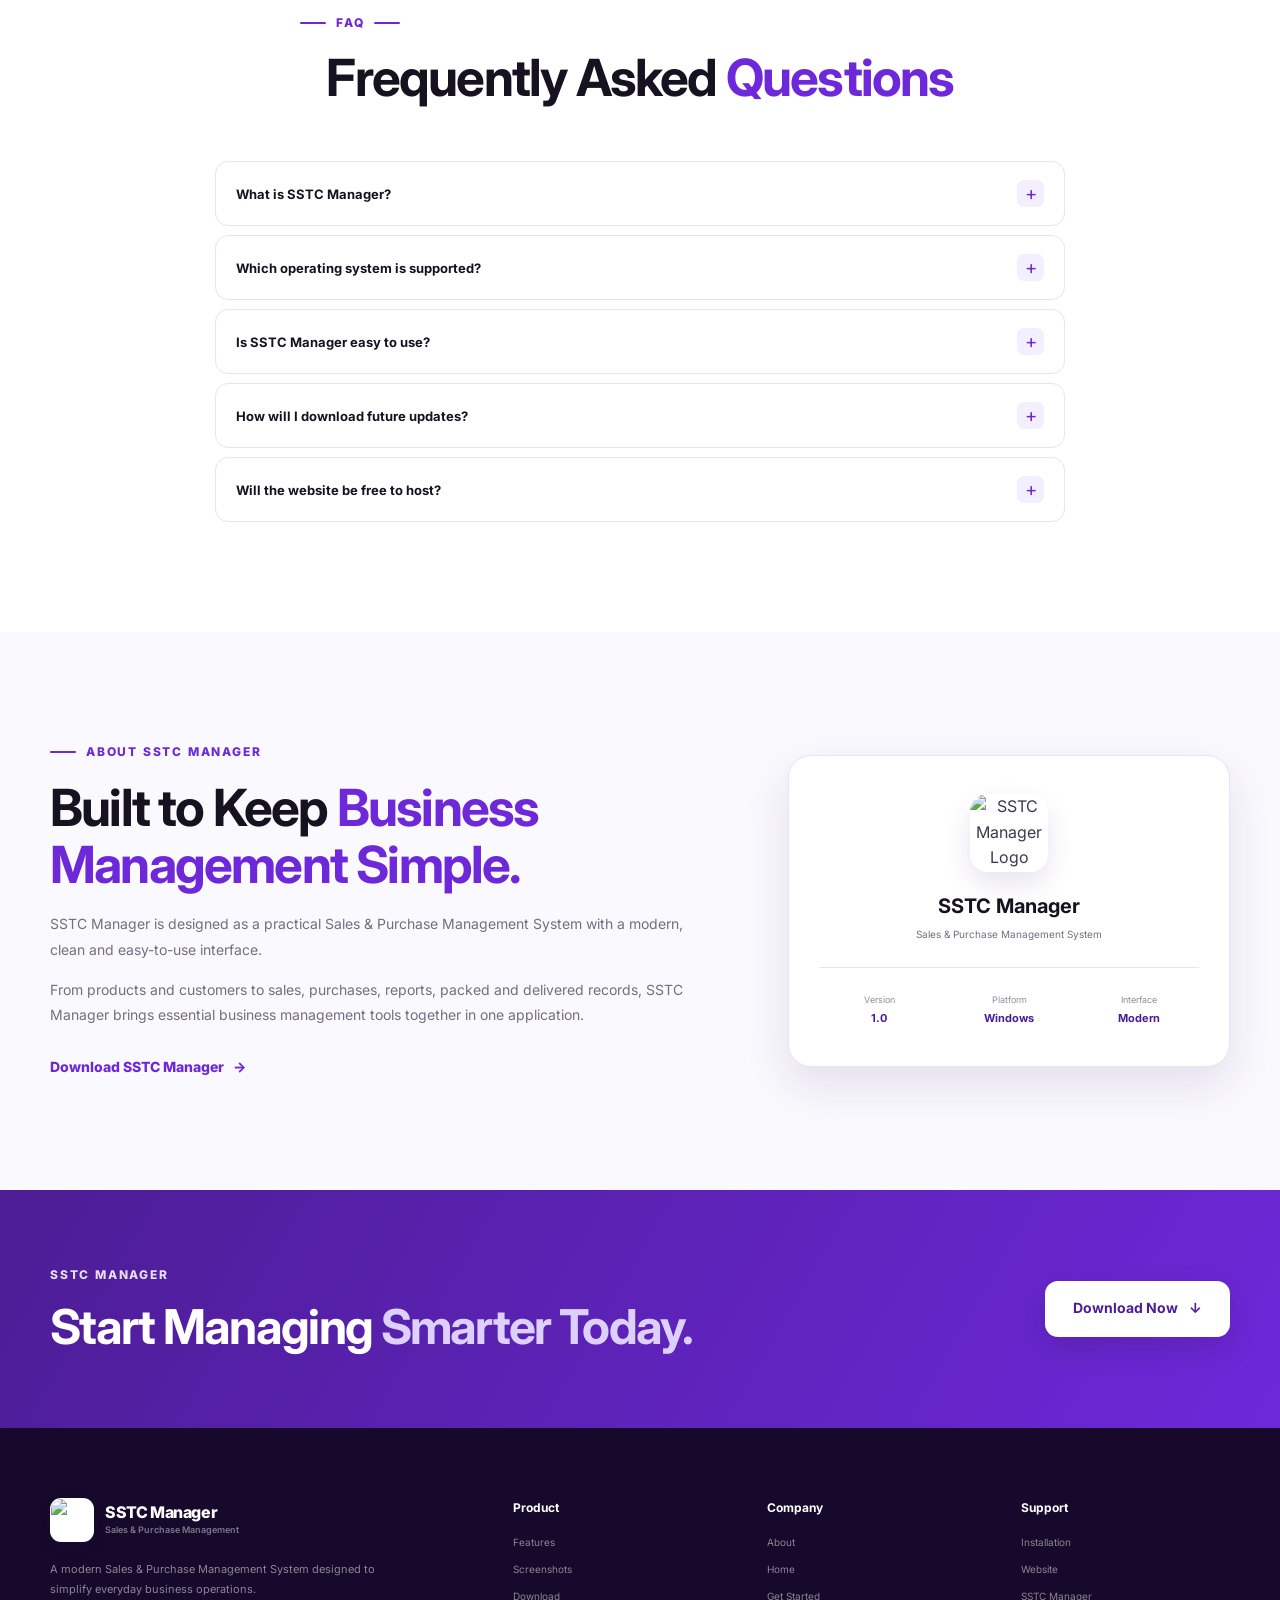
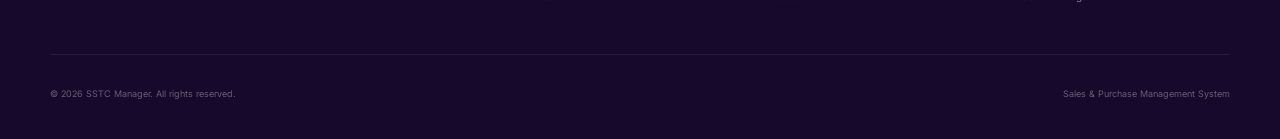
==== commit 19ffe7b2: "Update index.html" ====
--- a/index.html
+++ b/index.html
@@ -21,6 +21,18 @@
 <meta property="og:type" content="website">
 <meta property="og:url" content="https://kakug292012-max.github.io/SSTC-Manager-Website/">
 <meta property="og:site_name" content="SSTC Manager">
+ <script type="application/ld+json">
+{
+    "@context": "https://schema.org",
+    "@type": "SoftwareApplication",
+    "name": "SSTC Manager",
+    "applicationCategory": "BusinessApplication",
+    "operatingSystem": "Windows",
+    "description": "SSTC Manager is professional Windows sales and purchase management software for managing products, customers, sales, purchases, packed orders, delivered orders and reports.",
+    "url": "https://kakug292012-max.github.io/SSTC-Manager-Website/",
+    "downloadUrl": "https://kakug292012-max.github.io/SSTC-Manager-Website/SSTC%20Manager%20Setup.exe"
+}
+</script>
     <link rel="canonical" href="https://kakug292012-max.github.io/SSTC-Manager-Website/">
 
     <title>SSTC Manager – Official Download | Sales & Purchase Management Software</title>
